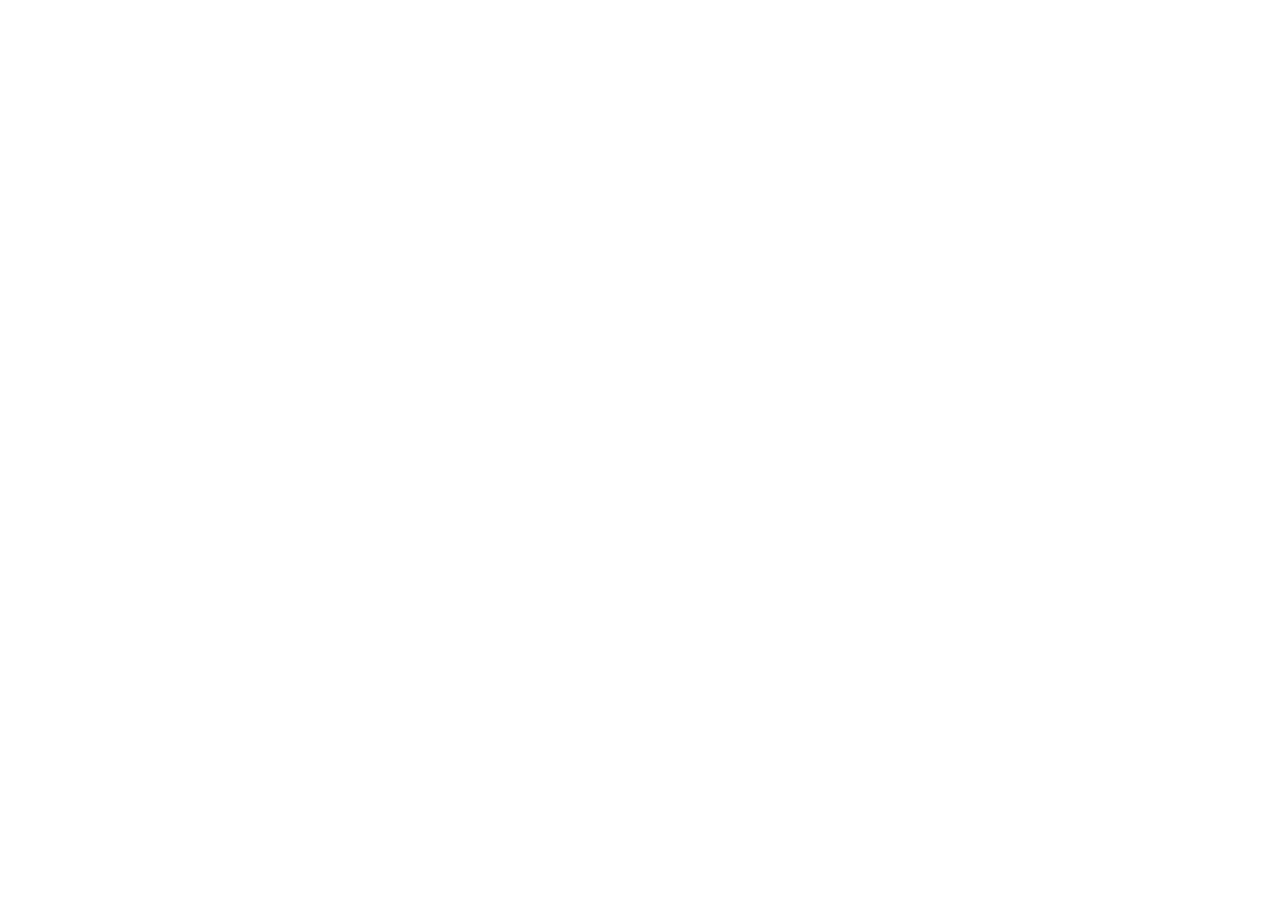
==== netcheck/web/index.html @ 9e100c45 "Initial commit" ====
<!doctype html>
<html lang="en">
  <head>
    <meta charset="utf-8">
    <meta name="viewport" content="width=device-width, initial-scale=1">
    <title>Netcheck</title>
  </head>
  <body>
    <main id="app"></main>
    <script src="app.js"></script>
  </body>
</html>
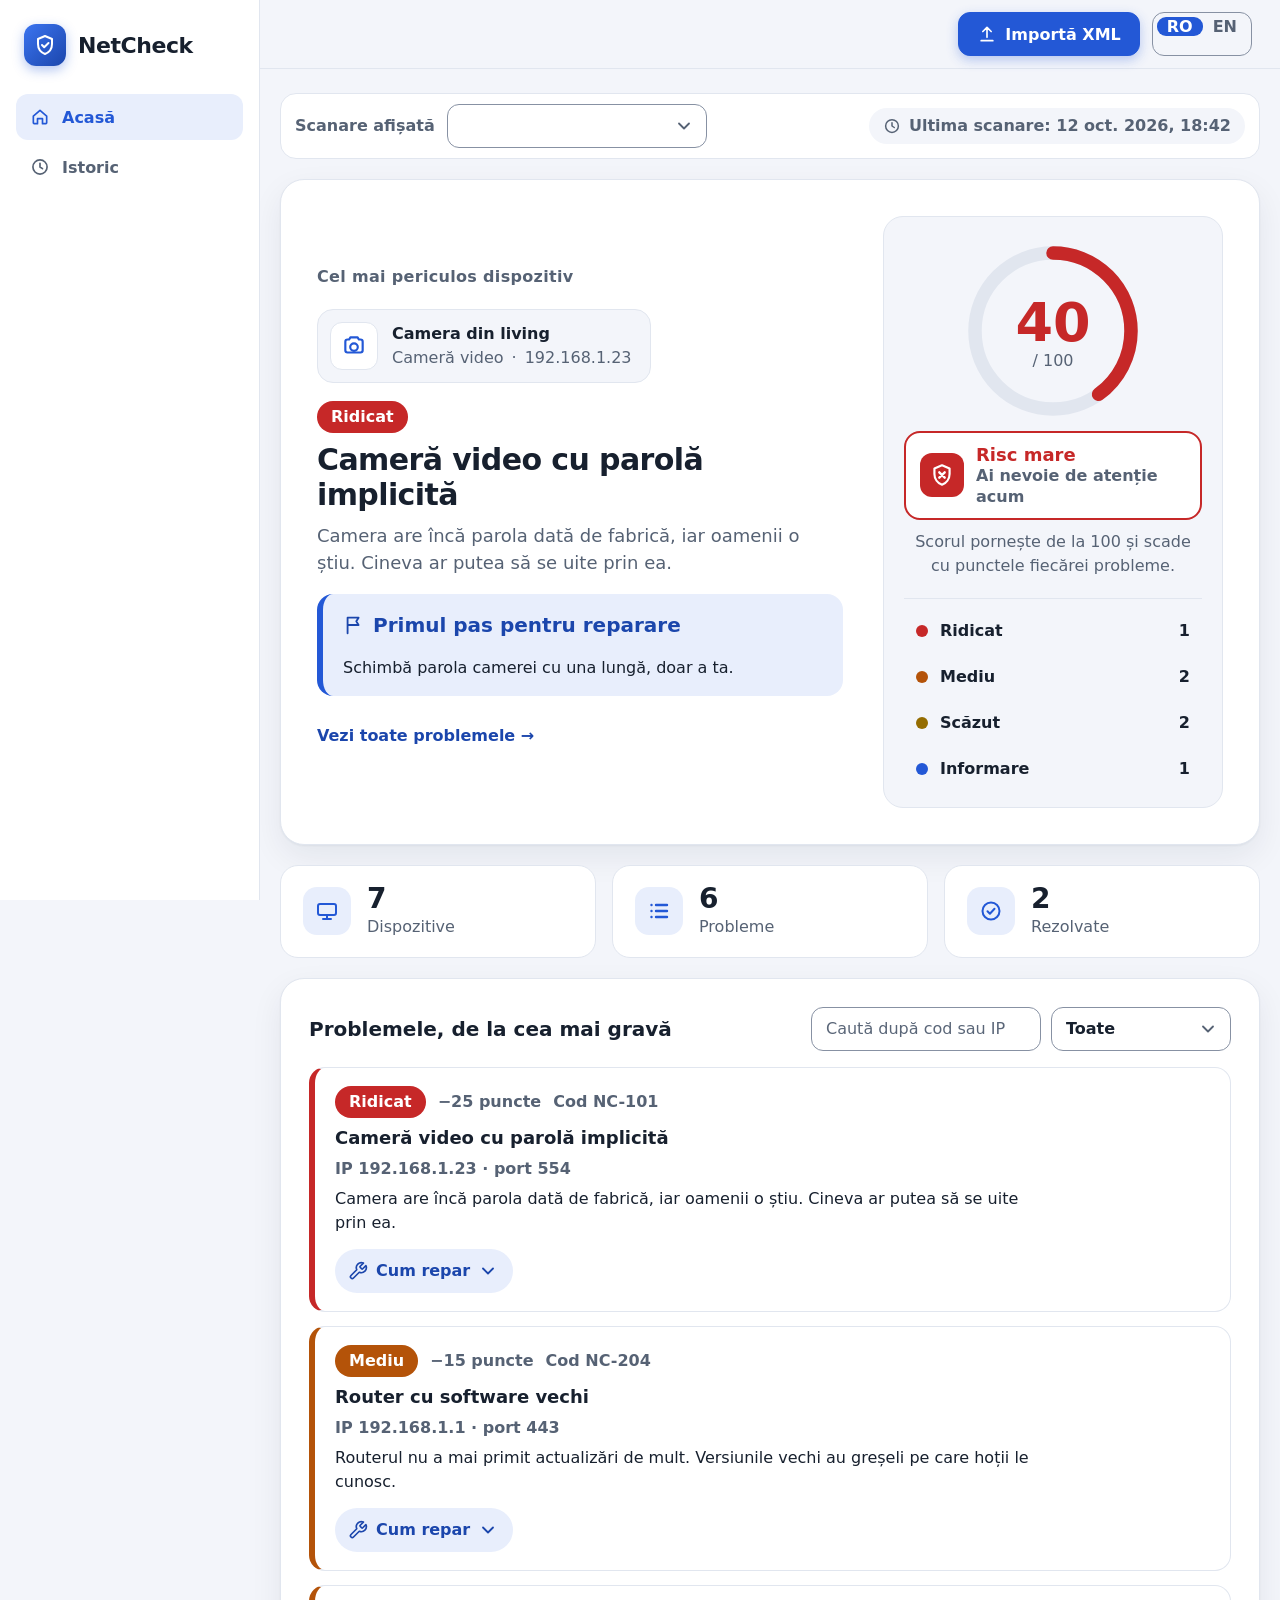
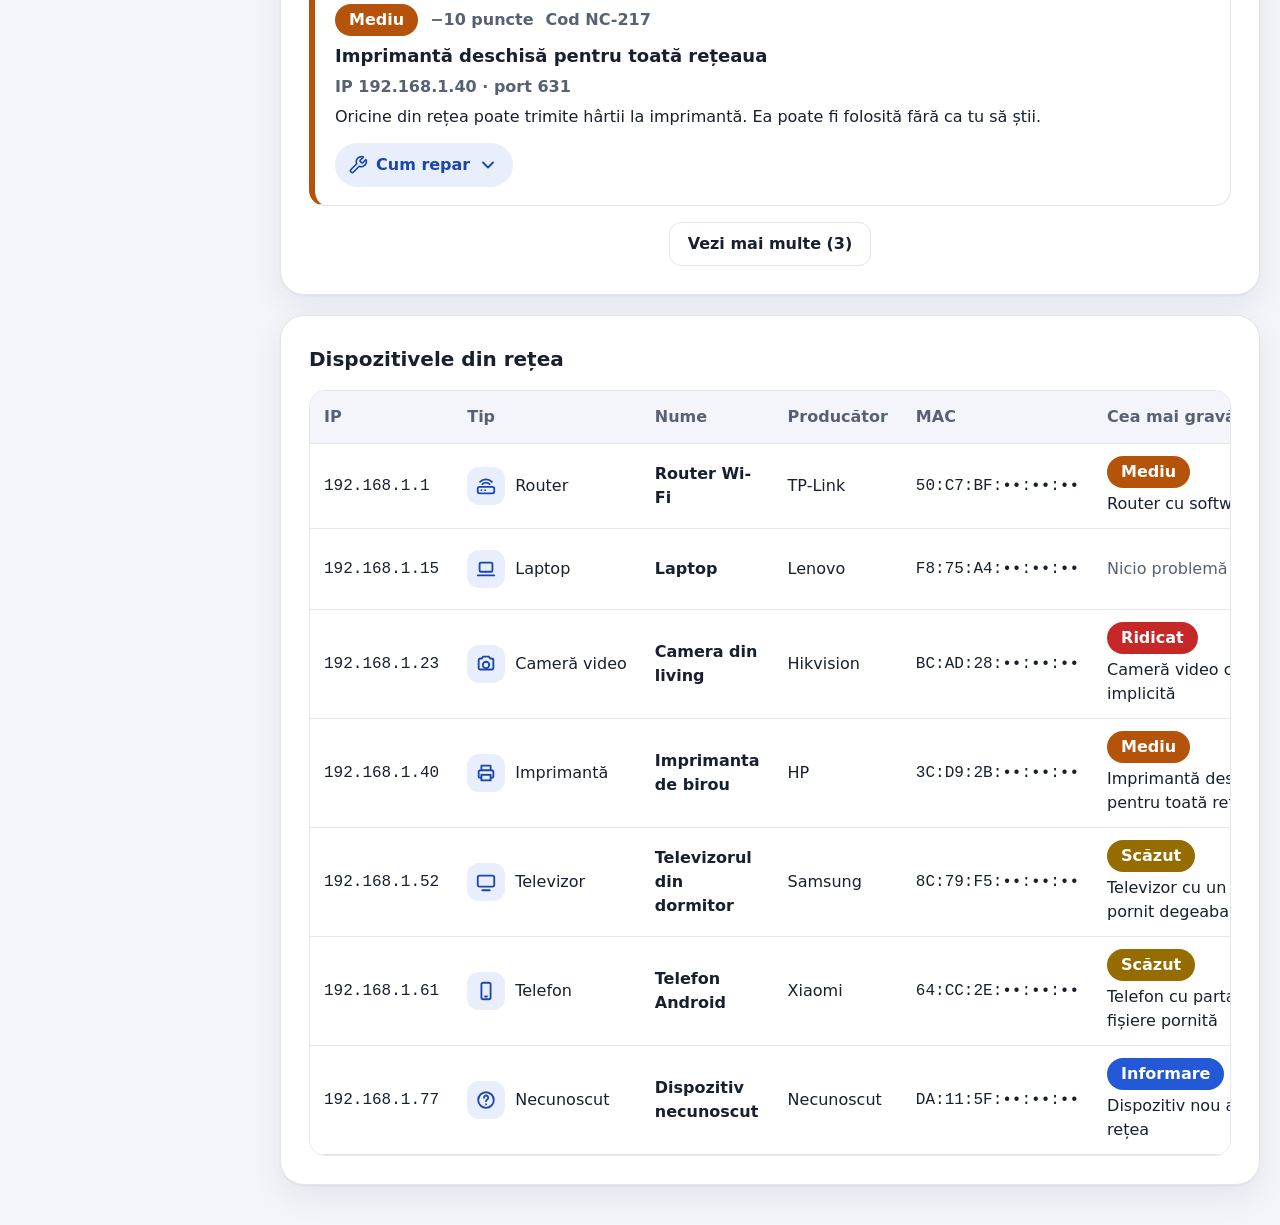
==== commit 58f5ee10: "design web page" ====
--- a/netcheck/web/index.html
+++ b/netcheck/web/index.html
@@ -1,12 +1,330 @@
-<!doctype html>
-<html lang="en">
-  <head>
-    <meta charset="utf-8">
-    <meta name="viewport" content="width=device-width, initial-scale=1">
-    <title>Netcheck</title>
-  </head>
-  <body>
-    <main id="app"></main>
-    <script src="app.js"></script>
-  </body>
+<!DOCTYPE html>
+<html lang="ro">
+<head>
+  <meta charset="UTF-8">
+  <meta name="viewport" content="width=device-width, initial-scale=1">
+  <title>NetCheck</title>
+  <link rel="stylesheet" href="style.css">
+</head>
+<body>
+  <!-- Iconițe (SVG, fără emoji) -->
+  <svg width="0" height="0" style="position:absolute" aria-hidden="true">
+    <defs>
+      <symbol id="i-shield" viewBox="0 0 24 24"><path d="M12 3l7 3v5c0 4.5-3 8.4-7 10-4-1.6-7-5.5-7-10V6l7-3z" fill="none" stroke="currentColor" stroke-width="2" stroke-linejoin="round"/><path d="M9 12l2.2 2.2L15.5 10" fill="none" stroke="currentColor" stroke-width="2" stroke-linecap="round" stroke-linejoin="round"/></symbol>
+      <symbol id="i-shield-alert" viewBox="0 0 24 24"><path d="M12 3l7 3v5c0 4.5-3 8.4-7 10-4-1.6-7-5.5-7-10V6l7-3z" fill="none" stroke="currentColor" stroke-width="2" stroke-linejoin="round"/><path d="M12 8.5v4M12 15.6h.01" fill="none" stroke="currentColor" stroke-width="2.2" stroke-linecap="round"/></symbol>
+      <symbol id="i-shield-x" viewBox="0 0 24 24"><path d="M12 3l7 3v5c0 4.5-3 8.4-7 10-4-1.6-7-5.5-7-10V6l7-3z" fill="none" stroke="currentColor" stroke-width="2" stroke-linejoin="round"/><path d="M9.5 9.5l5 5M14.5 9.5l-5 5" fill="none" stroke="currentColor" stroke-width="2.2" stroke-linecap="round"/></symbol>
+      <symbol id="i-home" viewBox="0 0 24 24"><path d="M4 11l8-7 8 7v8a1 1 0 01-1 1h-4v-6h-6v6H5a1 1 0 01-1-1v-8z" fill="none" stroke="currentColor" stroke-width="2" stroke-linejoin="round"/></symbol>
+      <symbol id="i-clock" viewBox="0 0 24 24"><circle cx="12" cy="12" r="8.5" fill="none" stroke="currentColor" stroke-width="2"/><path d="M12 7.5V12l3 2" fill="none" stroke="currentColor" stroke-width="2" stroke-linecap="round" stroke-linejoin="round"/></symbol>
+      <symbol id="i-upload" viewBox="0 0 24 24"><path d="M12 16V4M7 9l5-5 5 5M5 20h14" fill="none" stroke="currentColor" stroke-width="2" stroke-linecap="round" stroke-linejoin="round"/></symbol>
+      <symbol id="i-trash" viewBox="0 0 24 24"><path d="M4 7h16M10 11v6M14 11v6M6 7l1 12a1 1 0 001 1h8a1 1 0 001-1l1-12M9 7V4h6v3" fill="none" stroke="currentColor" stroke-width="2" stroke-linecap="round" stroke-linejoin="round"/></symbol>
+      <symbol id="i-devices" viewBox="0 0 24 24"><rect x="3" y="5" width="18" height="11" rx="2" fill="none" stroke="currentColor" stroke-width="2"/><path d="M8 20h8M12 16v4" fill="none" stroke="currentColor" stroke-width="2" stroke-linecap="round"/></symbol>
+      <symbol id="i-list" viewBox="0 0 24 24"><path d="M9 6h11M9 12h11M9 18h11M4.5 6h.01M4.5 12h.01M4.5 18h.01" fill="none" stroke="currentColor" stroke-width="2.4" stroke-linecap="round"/></symbol>
+      <symbol id="i-check" viewBox="0 0 24 24"><circle cx="12" cy="12" r="8.5" fill="none" stroke="currentColor" stroke-width="2"/><path d="M8.5 12.3l2.4 2.4 4.6-4.9" fill="none" stroke="currentColor" stroke-width="2" stroke-linecap="round" stroke-linejoin="round"/></symbol>
+      <symbol id="i-camera" viewBox="0 0 24 24"><path d="M4 8a2 2 0 012-2h1.5l1.2-2h6.6l1.2 2H18a2 2 0 012 2v8a2 2 0 01-2 2H6a2 2 0 01-2-2V8z" fill="none" stroke="currentColor" stroke-width="2" stroke-linejoin="round"/><circle cx="12" cy="13" r="3.5" fill="none" stroke="currentColor" stroke-width="2"/></symbol>
+      <symbol id="i-router" viewBox="0 0 24 24"><rect x="3" y="13" width="18" height="7" rx="2" fill="none" stroke="currentColor" stroke-width="2"/><path d="M7 16.5h.01M11 16.5h.01M8 10a5.7 5.7 0 018 0M5.5 7.5a9 9 0 0113 0" fill="none" stroke="currentColor" stroke-width="2" stroke-linecap="round"/></symbol>
+      <symbol id="i-laptop" viewBox="0 0 24 24"><rect x="5" y="5" width="14" height="10" rx="1.5" fill="none" stroke="currentColor" stroke-width="2"/><path d="M3 19h18" fill="none" stroke="currentColor" stroke-width="2" stroke-linecap="round"/></symbol>
+      <symbol id="i-printer" viewBox="0 0 24 24"><path d="M7 9V4h10v5M7 17H5a1 1 0 01-1-1v-5a2 2 0 012-2h12a2 2 0 012 2v5a1 1 0 01-1 1h-2" fill="none" stroke="currentColor" stroke-width="2" stroke-linejoin="round"/><rect x="7" y="14" width="10" height="6" fill="none" stroke="currentColor" stroke-width="2"/></symbol>
+      <symbol id="i-tv" viewBox="0 0 24 24"><rect x="3" y="5" width="18" height="12" rx="2" fill="none" stroke="currentColor" stroke-width="2"/><path d="M8 21h8" fill="none" stroke="currentColor" stroke-width="2" stroke-linecap="round"/></symbol>
+      <symbol id="i-phone" viewBox="0 0 24 24"><rect x="7" y="3" width="10" height="18" rx="2" fill="none" stroke="currentColor" stroke-width="2"/><path d="M11 18h2" fill="none" stroke="currentColor" stroke-width="2" stroke-linecap="round"/></symbol>
+      <symbol id="i-unknown" viewBox="0 0 24 24"><circle cx="12" cy="12" r="8.5" fill="none" stroke="currentColor" stroke-width="2"/><path d="M9.8 9.6a2.3 2.3 0 114 1.4c-.8.7-1.8 1.1-1.8 2.3M12 16.6h.01" fill="none" stroke="currentColor" stroke-width="2" stroke-linecap="round" stroke-linejoin="round"/></symbol>
+      <symbol id="i-wrench" viewBox="0 0 24 24"><path d="M14.7 6.3a1 1 0 000 1.4l1.6 1.6a1 1 0 001.4 0l3.77-3.77a6 6 0 01-7.94 7.94l-6.91 6.91a2.12 2.12 0 01-3-3l6.91-6.91a6 6 0 017.94-7.94l-3.76 3.76z" fill="none" stroke="currentColor" stroke-width="2" stroke-linecap="round" stroke-linejoin="round"/></symbol>
+      <symbol id="i-flag" viewBox="0 0 24 24"><path d="M5 21V4M5 4h12l-2.5 4L17 12H5" fill="none" stroke="currentColor" stroke-width="2" stroke-linecap="round" stroke-linejoin="round"/></symbol>
+      <symbol id="i-chevron-down" viewBox="0 0 24 24"><path d="M6 9l6 6 6-6" fill="none" stroke="currentColor" stroke-width="2.2" stroke-linecap="round" stroke-linejoin="round"/></symbol>
+      <symbol id="i-swap" viewBox="0 0 24 24"><path d="M3 12h18M7 8l-4 4 4 4M17 8l4 4-4 4" fill="none" stroke="currentColor" stroke-width="2.2" stroke-linecap="round" stroke-linejoin="round"/></symbol>
+      <symbol id="i-warning" viewBox="0 0 24 24"><path d="M12 3.5l9.5 16.5h-19L12 3.5z" fill="none" stroke="currentColor" stroke-width="2" stroke-linejoin="round"/><path d="M12 10v4.5M12 17.4h.01" fill="none" stroke="currentColor" stroke-width="2.2" stroke-linecap="round"/></symbol>
+      <symbol id="i-inbox" viewBox="0 0 24 24"><path d="M4 13l2.5-7h11L20 13v6a1 1 0 01-1 1H5a1 1 0 01-1-1v-6zM4 13h4.5l1 2.5h5l1-2.5H20" fill="none" stroke="currentColor" stroke-width="2" stroke-linejoin="round"/></symbol>
+    </defs>
+  </svg>
+
+  <a class="skip" href="#main" id="skip-link" data-i18n="skip"></a>
+
+  <div class="app">
+  <aside class="sidebar">
+    <div class="sidebar-head">
+      <button type="button" class="brand" id="btn-toggle" aria-expanded="true">
+        <span class="logo" aria-hidden="true"><svg><use href="#i-shield"/></svg></span>
+        <span class="brand-name" data-i18n="appName"></span>
+      </button>
+    </div>
+
+    <nav class="nav" data-i18n-aria="navLabel">
+      <button type="button" class="nav-btn active" data-view="home">
+        <svg aria-hidden="true"><use href="#i-home"/></svg><span data-i18n="navHome"></span>
+      </button>
+      <button type="button" class="nav-btn" data-view="history">
+        <svg aria-hidden="true"><use href="#i-clock"/></svg><span data-i18n="navHistory"></span>
+      </button>
+    </nav>
+  </aside>
+
+  <div class="main">
+  <div class="main-top">
+    <button type="button" class="btn btn-primary" id="btn-import">
+      <svg aria-hidden="true"><use href="#i-upload"/></svg><span data-i18n="importXml"></span>
+    </button>
+    <input type="file" id="file-input" accept=".xml" hidden>
+    <button type="button" class="lang" id="btn-lang" data-i18n-aria="langLabel">
+      <span class="lang-opt" id="lang-ro" data-i18n="langRo"></span>
+      <span class="lang-opt" id="lang-en" data-i18n="langEn"></span>
+    </button>
+  </div>
+
+  <div id="messages" class="messages" role="status" aria-live="polite" hidden>
+    <span id="messages-text"></span>
+    <button type="button" class="msg-close" id="messages-close" data-i18n-aria="msgClose">×</button>
+  </div>
+
+  <main class="content" id="main" tabindex="-1">
+    <!-- ================= ACASĂ ================= -->
+    <section id="view-home" class="view">
+
+      <!-- Stare goală -->
+      <div id="empty-state" class="card state-card" hidden>
+        <span class="state-icon" aria-hidden="true"><svg><use href="#i-inbox"/></svg></span>
+        <h2 data-i18n="emptyTitle"></h2>
+        <p class="muted" data-i18n="emptyText"></p>
+        <button type="button" class="btn btn-primary" data-action="import">
+          <svg aria-hidden="true"><use href="#i-upload"/></svg><span data-i18n="importXml"></span>
+        </button>
+      </div>
+
+      <!-- Fișier defect -->
+      <div id="error-card" class="card state-card error-card" role="alert" hidden>
+        <span class="state-icon" aria-hidden="true"><svg><use href="#i-warning"/></svg></span>
+        <h2 data-i18n="errorTitle"></h2>
+        <p class="error-file"><strong data-i18n="errorFileLabel"></strong> <span class="mono" data-i18n="errorFileName"></span></p>
+        <p data-i18n="errorText"></p>
+        <div class="error-steps">
+          <h3 data-i18n="errorStepsTitle"></h3>
+          <ol class="steps">
+            <li data-i18n="errorStep1"></li>
+            <li data-i18n="errorStep2"></li>
+            <li data-i18n="errorStep3"></li>
+          </ol>
+        </div>
+        <button type="button" class="btn btn-primary" data-action="import">
+          <svg aria-hidden="true"><use href="#i-upload"/></svg><span data-i18n="errorRetry"></span>
+        </button>
+      </div>
+
+      <div id="home-content" class="stack">
+        <div class="top-row">
+          <div class="scan-picker">
+            <label for="scan-select" data-i18n="scanSelectLabel"></label>
+            <select id="scan-select">
+              <option value="mock" data-i18n="scanOption"></option>
+            </select>
+          </div>
+          <p class="last-scan"><svg aria-hidden="true"><use href="#i-clock"/></svg><span data-i18n="lastScan"></span></p>
+        </div>
+
+        <!-- Scor + cel mai periculos dispozitiv -->
+        <article class="card hero" id="hero">
+          <div class="overview">
+            <!-- Când există probleme -->
+            <div id="hero-problem" class="hero-stack">
+              <p class="hero-heading" data-i18n="heroDevice"></p>
+              <div class="device-chip">
+                <span class="device-icon" aria-hidden="true" id="hero-device-icon"></span>
+                <div class="device-lines">
+                  <span class="device-name" id="hero-device-name"></span>
+                  <span class="device-meta"><span id="hero-device-type"></span><span id="hero-device-ip"></span></span>
+                </div>
+              </div>
+
+              <div class="hero-problem">
+                <span class="pill sev-high" id="overview-pill"></span>
+                <h1 id="hero-title"></h1>
+                <p class="explain" id="hero-explain"></p>
+              </div>
+
+              <div class="first-step">
+                <h2 class="first-step-title">
+                  <svg aria-hidden="true"><use href="#i-flag"/></svg>
+                  <span data-i18n="firstStepTitle"></span>
+                </h2>
+                <p id="hero-first"></p>
+              </div>
+
+              <a class="link" href="#problems" id="see-all" data-i18n="seeAllProblems"></a>
+            </div>
+
+            <!-- Când nu există probleme -->
+            <div id="hero-clean" class="clean-state" hidden>
+              <span class="state-icon good" aria-hidden="true"><svg><use href="#i-check"/></svg></span>
+              <h1 data-i18n="cleanTitle"></h1>
+              <p class="explain" data-i18n="cleanText"></p>
+            </div>
+          </div>
+
+          <aside class="score-panel" id="score-panel">
+            <div class="ring" role="img" data-i18n-aria="scoreAria">
+              <svg viewBox="0 0 120 120" aria-hidden="true">
+                <circle class="ring-track" cx="60" cy="60" r="52"></circle>
+                <circle class="ring-value" id="ring-value" cx="60" cy="60" r="52"></circle>
+              </svg>
+              <div class="ring-text">
+                <span class="ring-number" id="score-number"></span>
+                <span class="ring-of" data-i18n="scoreOf"></span>
+              </div>
+            </div>
+
+            <div class="score-badge" id="score-badge">
+              <span class="score-badge-icon" id="score-badge-icon" aria-hidden="true"></span>
+              <div class="score-badge-text">
+                <strong id="score-label"></strong>
+                <span id="score-attention"></span>
+              </div>
+            </div>
+
+            <p class="score-rule" data-i18n="scoreRule"></p>
+
+            <ul class="sev-list" id="sev-list"></ul>
+          </aside>
+        </article>
+
+        <!-- Rezumat -->
+        <section class="summary" id="summary"></section>
+
+        <!-- Probleme: căutare, filtru, carduri -->
+        <section class="card" id="problems" tabindex="-1">
+          <div class="card-head">
+            <h2 data-i18n="problemsTitle"></h2>
+            <div class="filters">
+              <label class="sr-only" for="search" data-i18n="searchLabel"></label>
+              <input type="search" id="search" data-i18n-placeholder="searchPlaceholder" autocomplete="off">
+              <label class="sr-only" for="sev-filter" data-i18n="filterLabel"></label>
+              <select id="sev-filter"></select>
+            </div>
+          </div>
+          <ul class="problem-cards" id="problem-list"></ul>
+          <p class="muted" id="no-results" hidden></p>
+          <div class="more-wrap"><button type="button" class="btn" id="see-more" hidden></button></div>
+        </section>
+
+        <!-- Dispozitive -->
+        <section class="card" id="devices">
+          <h2 data-i18n="devicesTitle"></h2>
+          <div class="table-wrap">
+            <table class="table devices-table">
+              <thead>
+                <tr>
+                  <th scope="col" data-i18n="colIp"></th>
+                  <th scope="col" data-i18n="colType"></th>
+                  <th scope="col" data-i18n="colName"></th>
+                  <th scope="col" data-i18n="colVendor"></th>
+                  <th scope="col" data-i18n="colMac"></th>
+                  <th scope="col" data-i18n="colWorst"></th>
+                  <th scope="col" data-i18n="colPorts"></th>
+                  <th scope="col" data-i18n="colAction"></th>
+                </tr>
+              </thead>
+              <tbody id="device-body"></tbody>
+            </table>
+          </div>
+        </section>
+
+      </div>
+    </section>
+
+    <!-- ================= PROBLEMĂ (detaliu) ================= -->
+    <section id="view-problem" class="view" hidden>
+      <div><button type="button" class="btn" id="back-btn" data-i18n="back"></button></div>
+      <article class="card detail" id="problem-detail"></article>
+    </section>
+
+    <!-- ================= ISTORIC ================= -->
+    <section id="view-history" class="view" hidden>
+      <div class="page-head">
+        <h1 data-i18n="historyTitle"></h1>
+        <button type="button" class="btn btn-ghost-danger" id="btn-clear">
+          <svg aria-hidden="true"><use href="#i-trash"/></svg><span data-i18n="clearHistory"></span>
+        </button>
+      </div>
+
+      <div id="history-empty" class="card state-card" hidden>
+        <span class="state-icon" aria-hidden="true"><svg><use href="#i-inbox"/></svg></span>
+        <h2 data-i18n="historyEmptyTitle"></h2>
+        <p class="muted" data-i18n="historyEmptyText"></p>
+      </div>
+
+      <div id="history-content" class="stack">
+        <!-- Grafic -->
+        <section class="card">
+          <h2 data-i18n="chartTitle"></h2>
+          <div class="chart-layout">
+            <div class="chart-wrap" id="chart-wrap" tabindex="0"></div>
+            <ul class="chart-stats" id="chart-stats"></ul>
+          </div>
+        </section>
+
+        <!-- Comparare -->
+        <section class="card" id="compare" tabindex="-1">
+          <h2 data-i18n="compareTitle"></h2>
+          <div class="compare-stage">
+            <div class="compare-panel" id="panel-before">
+              <label for="cmp-before" data-i18n="compareBefore"></label>
+              <select id="cmp-before"></select>
+              <div class="panel-body" id="panel-before-body"></div>
+            </div>
+
+            <div class="compare-arrow" aria-hidden="true"><svg><use href="#i-swap"/></svg></div>
+
+            <div class="compare-panel" id="panel-after">
+              <label for="cmp-after" data-i18n="compareAfter"></label>
+              <select id="cmp-after"></select>
+              <div class="panel-body" id="panel-after-body"></div>
+            </div>
+          </div>
+
+          <p class="compare-summary" id="compare-summary" role="status"></p>
+
+          <div class="diff-grid" id="diff-grid"></div>
+        </section>
+
+        <!-- Tabel scanări -->
+        <section class="card">
+          <h2 data-i18n="histScansTitle"></h2>
+          <div class="table-wrap">
+            <table class="table history-table">
+              <thead>
+                <tr>
+                  <th scope="col" data-i18n="histFile"></th>
+                  <th scope="col" data-i18n="histDate"></th>
+                  <th scope="col" data-i18n="histScore"></th>
+                  <th scope="col" data-i18n="histProblems"></th>
+                </tr>
+              </thead>
+              <tbody id="history-body"></tbody>
+            </table>
+          </div>
+        </section>
+      </div>
+    </section>
+  </main>
+  </div>
+  </div>
+
+  <!-- Fereastra mică cu problemele unei gravități -->
+  <dialog id="sev-dialog" aria-labelledby="dialog-title">
+    <div class="dialog-head">
+      <h2 id="dialog-title"></h2>
+      <button type="button" class="msg-close" id="dialog-close" data-i18n-aria="close">×</button>
+    </div>
+    <ul class="problem-list" id="dialog-list"></ul>
+  </dialog>
+
+  <!-- Confirmare: șterge tot istoricul -->
+  <dialog id="confirm-dialog" aria-labelledby="confirm-title" aria-describedby="confirm-text">
+    <h2 id="confirm-title" data-i18n="confirmTitle"></h2>
+    <p class="muted" id="confirm-text" data-i18n="confirmText"></p>
+    <div class="dialog-actions">
+      <button type="button" class="btn" id="confirm-cancel" data-i18n="cancel"></button>
+      <button type="button" class="btn btn-danger-solid" id="confirm-ok" data-i18n="confirmDelete"></button>
+    </div>
+  </dialog>
+
+  <script src="texts.js"></script>
+  <script src="app.js"></script>
+</body>
 </html>
--- a/netcheck/web/style.css
+++ b/netcheck/web/style.css
@@ -0,0 +1,820 @@
+:root {
+  --bg: #f3f5fa;
+  --surface: #ffffff;
+  --text: #17202e;
+  --muted: #566274;
+  --primary: #2358d6;
+  --primary-dark: #1b46ac;
+  --primary-soft: #e8eefc;
+  --border: #e1e6ef;
+  --border-strong: #8791a3;
+  --shadow: 0 1px 2px rgba(20, 30, 50, .05), 0 12px 32px rgba(20, 30, 50, .07);
+
+  /* Gravități: culoare / fundal deschis */
+  --high: #c62828;   --high-bg: #fdecec;
+  --medium: #b45309; --medium-bg: #fff0e0;
+  --low: #946c00;    --low-bg: #fff7d1;
+  --info: #2358d6;   --info-bg: #e8eefc;
+
+  /* Scor */
+  --good: #1b7a3d;
+  --warn: #b45309;
+  --bad: #c62828;
+}
+
+* { box-sizing: border-box; }
+
+html, body, button, input, select {
+  font-family: system-ui, "Segoe UI", Arial, sans-serif;
+  font-size: 16px; /* minimum 16px peste tot */
+}
+
+body { margin: 0; background: var(--bg); color: var(--text); line-height: 1.5; }
+
+[hidden] { display: none !important; }
+
+h1, h2, h3, p, ul, dl, dd { margin: 0; padding: 0; }
+ul { list-style: none; }
+
+svg { width: 20px; height: 20px; flex: none; }
+
+/* ---------- Bara laterală ---------- */
+.app { display: flex; min-height: 100vh; }
+.main { flex: 1; min-width: 0; }
+
+.sidebar {
+  position: sticky; top: 0; align-self: flex-start;
+  display: flex; flex-direction: column; gap: 28px;
+  width: 260px; height: 100vh; flex: none;
+  padding: 24px 16px;
+  background: var(--surface);
+  border-right: 1px solid var(--border);
+}
+
+.brand {
+  display: flex; align-items: center; gap: 12px; padding: 0 8px;
+  border: 0; background: transparent; color: var(--text);
+  font: inherit; text-align: left; cursor: pointer;
+}
+.brand:hover .logo { transform: scale(1.06); }
+.logo { transition: transform .15s; }
+.logo {
+  display: grid; place-items: center;
+  width: 42px; height: 42px; border-radius: 12px;
+  color: #fff;
+  background: linear-gradient(135deg, #3b74f0, #1b46ac);
+  box-shadow: 0 4px 12px rgba(35, 88, 214, .35);
+}
+.logo svg { width: 24px; height: 24px; }
+.brand-name { font-size: 22px; font-weight: 800; letter-spacing: -.02em; }
+
+.nav { display: flex; flex-direction: column; gap: 4px; }
+.nav-btn {
+  display: flex; align-items: center; gap: 12px;
+  min-height: 46px; padding: 8px 14px;
+  border: 0; border-radius: 12px;
+  background: transparent; color: var(--muted);
+  font-weight: 600; text-align: left; cursor: pointer;
+  transition: background .15s, color .15s;
+}
+.nav-btn:hover { background: var(--bg); color: var(--text); }
+.nav-btn.active { background: var(--primary-soft); color: var(--primary); }
+
+.sidebar-head { display: flex; align-items: center; justify-content: space-between; gap: 8px; }
+.icon-btn {
+  display: grid; place-items: center; width: 40px; height: 40px; flex: none;
+  border: 1px solid var(--border); border-radius: 10px;
+  background: var(--surface); color: var(--muted); cursor: pointer;
+  transition: background .15s, color .15s;
+}
+.icon-btn:hover { background: var(--bg); color: var(--text); }
+.icon-btn svg { transition: transform .2s; }
+
+.main-top {
+  position: sticky; top: 0; z-index: 10;
+  display: flex; align-items: center; justify-content: flex-end; gap: 12px;
+  padding: 12px 28px;
+  background: rgba(243, 245, 250, .88);
+  backdrop-filter: saturate(180%) blur(12px);
+  border-bottom: 1px solid var(--border);
+}
+
+/* Bara restrânsă: doar iconițe */
+.sidebar { transition: width .2s ease; overflow: hidden; }
+.app.collapsed .sidebar { width: 76px; padding-left: 12px; padding-right: 12px; }
+.app.collapsed .brand { padding: 0; }
+.app.collapsed .icon-btn svg { transform: rotate(180deg); }
+.app.collapsed .brand-name,
+.app.collapsed .nav-btn span {
+  position: absolute; width: 1px; height: 1px; overflow: hidden; clip: rect(0 0 0 0); white-space: nowrap;
+}
+.app.collapsed .nav-btn { justify-content: center; padding: 8px; }
+
+.btn {
+  display: inline-flex; align-items: center; justify-content: center; gap: 8px;
+  min-height: 44px; padding: 8px 18px;
+  border: 1px solid var(--border); border-radius: 12px;
+  background: var(--surface); color: var(--text);
+  font-weight: 600; cursor: pointer;
+  transition: background .15s, border-color .15s, box-shadow .15s;
+}
+.btn:hover { background: var(--primary-soft); }
+.btn-primary {
+  background: var(--primary); border-color: var(--primary); color: #fff;
+  box-shadow: 0 4px 12px rgba(35, 88, 214, .3);
+}
+.btn-primary:hover { background: var(--primary-dark); }
+.btn-ghost-danger { border-color: var(--high); background: transparent; color: var(--high); }
+.btn-ghost-danger:hover { background: var(--high-bg); }
+
+.page-head { display: flex; flex-wrap: wrap; align-items: center; justify-content: space-between; gap: 12px; }
+.page-head h1 { font-size: 28px; }
+
+/* Comutator limbă RO | EN */
+.lang {
+  display: flex; padding: 4px; min-height: 44px;
+  border: 1px solid var(--border); border-radius: 12px;
+  background: var(--bg); cursor: pointer;
+}
+.lang-opt {
+  flex: 1; display: grid; place-items: center; padding: 0 10px;
+  border-radius: 9px; font-weight: 700; color: var(--muted);
+  transition: background .15s, color .15s;
+}
+.lang-opt.active { background: var(--primary); color: #fff; }
+
+.btn:focus-visible, .icon-btn:focus-visible, .nav-btn:focus-visible, .lang:focus-visible, .brand:focus-visible,
+.msg-close:focus-visible, select:focus-visible, .problem-row:focus-visible, .sev-row:focus-visible {
+  outline: 3px solid var(--primary); outline-offset: 2px;
+}
+
+/* ---------- Mesaje ---------- */
+.messages {
+  display: flex; align-items: center; justify-content: space-between; gap: 12px;
+  max-width: 1640px; margin: 20px 20px 0; padding: 12px 16px;
+  background: var(--primary-soft); border: 1px solid var(--primary); border-radius: 12px;
+}
+.msg-close {
+  min-width: 44px; min-height: 44px;
+  border: none; background: transparent; color: var(--text);
+  font-size: 24px; cursor: pointer; border-radius: 10px;
+}
+.msg-close:hover { background: var(--bg); }
+
+/* ---------- Conținut ---------- */
+.content { max-width: 1680px; margin: 0 auto; padding: 24px 20px 40px; }
+.view, .stack { display: flex; flex-direction: column; gap: 20px; }
+.muted { color: var(--muted); }
+
+.card {
+  background: var(--surface);
+  border: 1px solid var(--border);
+  border-radius: 24px;
+  box-shadow: var(--shadow);
+  padding: 28px;
+}
+.card h2 { font-size: 20px; margin-bottom: 16px; }
+
+.top-row { display: flex; flex-wrap: wrap; align-items: center; justify-content: space-between; gap: 8px 16px; }
+.scan-picker { display: flex; flex-wrap: wrap; align-items: center; gap: 8px 12px; }
+.scan-picker label { font-weight: 600; }
+.scan-picker select {
+  min-height: 44px; padding: 8px 14px; max-width: 100%;
+  border: 1px solid var(--border); border-radius: 12px;
+  background: var(--surface); color: var(--text);
+}
+.empty { text-align: center; }
+
+/* ---------- Hero: rezumat + scor ---------- */
+.hero {
+  display: grid;
+  grid-template-columns: minmax(0, 1fr) 340px;
+  gap: 40px;
+  padding: 36px;
+}
+
+.overview { display: flex; flex-direction: column; align-items: flex-start; gap: 14px; justify-content: center; }
+.overview h1 { font-size: 34px; line-height: 1.15; letter-spacing: -.02em; }
+.explain { font-size: 18px; color: var(--muted); max-width: 56ch; }
+
+.device-chip {
+  display: flex; align-items: center; gap: 14px;
+  margin-top: 8px; padding: 12px 18px 12px 12px;
+  background: var(--bg); border: 1px solid var(--border); border-radius: 16px;
+}
+.device-icon {
+  display: grid; place-items: center; width: 48px; height: 48px;
+  border-radius: 12px; background: var(--surface); color: var(--primary);
+  border: 1px solid var(--border);
+}
+.device-icon svg { width: 26px; height: 26px; }
+.device-lines { display: flex; flex-direction: column; }
+.device-name { font-weight: 700; }
+.device-meta { color: var(--muted); }
+.device-meta span + span::before { content: "·"; margin: 0 8px; }
+
+/* Cadrul de scor */
+.score-panel {
+  --score-color: var(--bad);
+  display: flex; flex-direction: column; align-items: center; gap: 10px;
+  padding: 24px 20px 16px;
+  text-align: center;
+  background: var(--bg);
+  border: 1px solid var(--border);
+  border-radius: 20px;
+}
+.score-panel.good { --score-color: var(--good); }
+.score-panel.medium { --score-color: var(--warn); }
+.score-panel.bad { --score-color: var(--bad); }
+
+.ring { position: relative; width: 180px; height: 180px; }
+.ring svg { width: 100%; height: 100%; transform: rotate(-90deg); }
+.ring circle { fill: none; stroke-width: 9; }
+.ring-track { stroke: var(--border); }
+.ring-value { stroke: var(--score-color); stroke-linecap: round; transition: stroke-dasharray .6s ease; }
+.ring-text {
+  position: absolute; inset: 0;
+  display: flex; flex-direction: column; align-items: center; justify-content: center; line-height: 1.1;
+}
+.ring-number { font-size: 54px; font-weight: 800; color: var(--score-color); }
+.ring-of { color: var(--muted); }
+
+.score-label {
+  display: inline-block; padding: 6px 16px; border-radius: 999px;
+  font-weight: 700; color: #fff; background: var(--score-color);
+}
+.attention { color: var(--muted); font-weight: 600; }
+
+/* Numărul de probleme pe gravitate (apăsabil) */
+.sev-list { width: 100%; display: grid; gap: 2px; margin-top: 10px; padding-top: 10px; border-top: 1px solid var(--border); }
+.sev-row {
+  --c: var(--info);
+  width: 100%; display: flex; align-items: center; gap: 12px;
+  min-height: 44px; padding: 6px 12px;
+  border: 0; border-radius: 10px;
+  background: transparent; color: var(--text); text-align: left;
+  cursor: pointer; transition: background .15s;
+}
+.sev-row:hover:not(:disabled) { background: var(--surface); }
+.sev-row:disabled { opacity: .5; cursor: default; }
+.sev-dot { width: 12px; height: 12px; border-radius: 50%; background: var(--c); flex: none; }
+.sev-name { flex: 1; font-weight: 600; }
+.sev-count { font-weight: 800; }
+
+.sev-high { --c: var(--high); --c-bg: var(--high-bg); }
+.sev-medium { --c: var(--medium); --c-bg: var(--medium-bg); }
+.sev-low { --c: var(--low); --c-bg: var(--low-bg); }
+.sev-info { --c: var(--info); --c-bg: var(--info-bg); }
+
+/* ---------- Etichete de gravitate (doar culoare) ---------- */
+.pill {
+  display: inline-block; padding: 4px 14px; border-radius: 999px;
+  font-weight: 700; white-space: nowrap;
+  color: #fff; background: var(--c, var(--info));
+}
+
+/* ---------- Lista de probleme ---------- */
+.problem-list { display: grid; gap: 10px; }
+.problem-row {
+  --c: var(--info);
+  display: flex; align-items: center; justify-content: space-between; gap: 16px;
+  padding: 14px 18px;
+  border: 1px solid var(--border); border-left: 6px solid var(--c);
+  border-radius: 14px;
+  background: var(--surface); color: var(--text); text-decoration: none;
+  transition: background .15s, box-shadow .15s;
+}
+.problem-row:hover { background: var(--c-bg, var(--bg)); box-shadow: var(--shadow); }
+.problem-main { display: flex; flex-direction: column; min-width: 0; }
+.problem-name { font-weight: 700; }
+.problem-desc { color: var(--muted); }
+.problem-side { display: flex; align-items: center; gap: 12px; }
+.problem-arrow { color: var(--muted); font-size: 24px; }
+
+/* ---------- Fereastra mică ---------- */
+dialog {
+  width: min(520px, calc(100vw - 32px));
+  max-height: 80vh;
+  padding: 20px 24px 24px;
+  border: 0; border-radius: 24px;
+  background: var(--surface); color: var(--text);
+  box-shadow: 0 20px 60px rgba(20, 30, 50, .3);
+}
+dialog::backdrop { background: rgba(20, 30, 50, .45); }
+.dialog-head { display: flex; align-items: center; justify-content: space-between; margin-bottom: 12px; }
+.dialog-head h2 { font-size: 22px; }
+
+/* ---------- Detaliu problemă ---------- */
+.detail { --c: var(--info); border-top: 8px solid var(--c); }
+.detail h1 { font-size: 28px; line-height: 1.2; margin: 12px 0 6px; }
+.detail-grid { display: grid; grid-template-columns: repeat(auto-fit, minmax(180px, 1fr)); gap: 16px; margin: 24px 0; }
+.detail-grid div { padding: 14px 18px; background: var(--bg); border-radius: 14px; }
+.detail-grid dt { color: var(--muted); }
+.detail-grid dd { font-weight: 700; }
+.fix { padding: 18px 20px; background: var(--c-bg, var(--info-bg)); border-radius: 14px; }
+.fix h3 { font-size: 18px; margin-bottom: 4px; }
+
+/* ---------- Rezumat ---------- */
+.summary { display: grid; grid-template-columns: repeat(3, 1fr); gap: 16px; }
+.stat {
+  display: flex; align-items: center; gap: 16px;
+  padding: 18px 22px;
+  background: var(--surface); border: 1px solid var(--border); border-radius: 18px;
+}
+.stat-icon {
+  display: grid; place-items: center; width: 48px; height: 48px; flex: none;
+  border-radius: 14px; background: var(--primary-soft); color: var(--primary);
+}
+.stat-icon svg { width: 24px; height: 24px; }
+.stat-number { display: block; font-size: 28px; font-weight: 800; line-height: 1.1; }
+.stat-label { color: var(--muted); }
+
+/* ---------- Ecrane înguste ---------- */
+@media (max-width: 900px) {
+  .app { flex-direction: column; }
+  .sidebar {
+    position: static; width: 100%; height: auto;
+    flex-direction: row; flex-wrap: wrap; align-items: center; gap: 12px 20px;
+    padding: 12px 16px; border-right: 0; border-bottom: 1px solid var(--border);
+  }
+  .nav { flex-direction: row; order: 3; width: 100%; }
+  .nav-btn { flex: 1; justify-content: center; }
+  .icon-btn { display: none; }
+  .sidebar-head { flex: 1; }
+  .app.collapsed .sidebar { width: 100%; }
+  .app.collapsed .brand-name, .app.collapsed .nav-btn span { position: static; width: auto; height: auto; clip: auto; }
+  .main-top { position: static; padding: 12px 16px; }
+  .hero { grid-template-columns: 1fr; padding: 24px; gap: 24px; }
+  .overview h1 { font-size: 28px; }
+  .content { padding-left: 16px; padding-right: 16px; }
+  .messages { margin-left: 16px; margin-right: 16px; }
+}
+@media (max-width: 520px) {
+  .summary { grid-template-columns: 1fr; }
+  .problem-row { flex-direction: column; align-items: flex-start; }
+  .problem-side { width: 100%; justify-content: space-between; }
+}
+
+@media (prefers-reduced-motion: reduce) { * { transition: none !important; } }
+
+/* =====================================================
+   Elemente adăugate: accesibilitate, stări, tabele, grafic
+   ===================================================== */
+.sr-only {
+  position: absolute; width: 1px; height: 1px; padding: 0; margin: -1px;
+  overflow: hidden; clip: rect(0 0 0 0); white-space: nowrap; border: 0;
+}
+.skip {
+  position: absolute; left: 16px; top: -80px; z-index: 100;
+  padding: 10px 16px; border-radius: 10px;
+  background: var(--primary); color: #fff; font-weight: 700; text-decoration: none;
+}
+.skip:focus { top: 12px; }
+#main:focus { outline: none; }
+
+input[type="search"] {
+  min-height: 44px; padding: 8px 14px; min-width: 220px;
+  border: 1px solid var(--border); border-radius: 12px;
+  background: var(--surface); color: var(--text);
+}
+input[type="search"]:focus-visible { outline: 3px solid var(--primary); outline-offset: 2px; }
+
+.btn-sm { min-height: 44px; padding: 6px 14px; }
+.btn-danger-solid { background: var(--high); border-color: var(--high); color: #fff; }
+.btn-danger-solid:hover { background: #a11f1f; }
+
+/* ---------- Stări: goală / eroare ---------- */
+.state-card { display: flex; flex-direction: column; align-items: center; gap: 12px; text-align: center; padding: 48px 28px; }
+.state-card h2 { margin: 0; }
+.state-icon {
+  display: grid; place-items: center; width: 72px; height: 72px; border-radius: 50%;
+  background: var(--primary-soft); color: var(--primary);
+}
+.state-icon svg { width: 36px; height: 36px; }
+.error-card { background: var(--high-bg); border-color: var(--high); }
+.error-card h2 { color: var(--high); }
+.error-card .state-icon { background: #fff; color: var(--high); }
+
+/* ---------- Probleme: antet, căutare, carduri ---------- */
+.card-head { display: flex; flex-wrap: wrap; align-items: center; justify-content: space-between; gap: 12px 16px; margin-bottom: 16px; }
+.card-head h2 { margin: 0; }
+.filters { display: flex; flex-wrap: wrap; gap: 10px; }
+.filters select {
+  min-height: 44px; padding: 8px 14px;
+  border: 1px solid var(--border); border-radius: 12px;
+  background: var(--surface); color: var(--text);
+}
+
+.problem-cards { display: grid; gap: 14px; }
+.problem-card {
+  display: flex; flex-direction: column; align-items: flex-start; gap: 6px;
+  padding: 18px 20px;
+  border: 1px solid var(--border); border-left: 6px solid var(--c);
+  border-radius: 16px; background: var(--surface);
+}
+.pc-head { display: flex; align-items: center; gap: 12px; }
+.pc-points { font-weight: 700; color: var(--muted); }
+.pc-title { font-size: 18px; margin: 0; }
+.pc-title a { color: var(--text); text-decoration: none; }
+.pc-title a:hover { text-decoration: underline; }
+.pc-title a:focus-visible { outline: 3px solid var(--primary); outline-offset: 2px; border-radius: 4px; }
+.pc-loc { color: var(--muted); font-weight: 600; }
+.pc-explain { max-width: 70ch; }
+.problem-card .btn { margin-top: 6px; }
+.steps { margin: 6px 0 0; padding: 14px 18px 14px 38px; background: var(--c-bg, var(--bg)); border-radius: 12px; width: 100%; }
+.steps li { padding: 2px 0; list-style: decimal; }
+ol.steps { display: block; }
+
+/* ---------- Tabele ---------- */
+.table-wrap { overflow-x: auto; }
+.table { width: 100%; border-collapse: collapse; }
+.table th, .table td { padding: 12px 14px; text-align: left; vertical-align: middle; border-bottom: 1px solid var(--border); }
+.table th { color: var(--muted); font-weight: 700; white-space: nowrap; }
+.table tbody tr:hover { background: var(--bg); }
+.table .strong { font-weight: 700; }
+.mono { font-family: ui-monospace, Consolas, monospace; white-space: nowrap; }
+.worst { display: flex; flex-direction: column; align-items: flex-start; gap: 4px; }
+.ports-row td { background: var(--bg); }
+.port-list { display: grid; gap: 4px; }
+.devices-table { min-width: 900px; }
+.pill.score-good { background: var(--good); }
+.pill.score-medium { background: var(--warn); }
+.pill.score-bad { background: var(--bad); }
+
+/* ---------- Grafic ---------- */
+.chart-wrap { overflow-x: auto; border-radius: 12px; }
+.chart-wrap:focus-visible { outline: 3px solid var(--primary); outline-offset: 2px; }
+.chart { display: block; width: 100%; min-width: 560px; height: auto; }
+.chart .grid { stroke: var(--border); stroke-width: 1; }
+.chart .line { fill: none; stroke: var(--primary); stroke-width: 3; stroke-linejoin: round; }
+.chart text { font-size: 16px; fill: var(--muted); font-family: inherit; }
+.chart .val { fill: var(--text); font-weight: 700; }
+.chart .pt { stroke: #fff; stroke-width: 3; }
+.chart .pt-good { fill: var(--good); }
+.chart .pt-medium { fill: var(--warn); }
+.chart .pt-bad { fill: var(--bad); }
+
+/* ---------- Comparare ---------- */
+.compare-pickers { display: grid; grid-template-columns: repeat(auto-fit, minmax(240px, 1fr)); gap: 16px; margin-bottom: 16px; }
+.field { display: flex; flex-direction: column; gap: 6px; }
+.field label { font-weight: 600; }
+.field select {
+  min-height: 44px; padding: 8px 14px;
+  border: 1px solid var(--border); border-radius: 12px;
+  background: var(--surface); color: var(--text);
+}
+.diff strong { margin-right: 8px; }
+.diff.better { color: var(--good); }
+.diff.worse { color: var(--bad); }
+.diff.same { color: var(--muted); }
+.diff-word { font-weight: 600; }
+
+/* ---------- Confirmare ---------- */
+#confirm-dialog h2 { margin-bottom: 8px; }
+.dialog-actions { display: flex; flex-wrap: wrap; justify-content: flex-end; gap: 10px; margin-top: 20px; }
+
+/* ---------- Telefon: tabelele devin carduri ---------- */
+@media (max-width: 900px) {
+  .devices-table { min-width: 0; }
+  .table thead {
+    position: absolute; width: 1px; height: 1px; overflow: hidden; clip: rect(0 0 0 0);
+  }
+  .table, .table tbody, .table tr, .table td { display: block; width: 100%; }
+  .table tbody tr:not(.ports-row) {
+    margin-bottom: 12px; padding: 6px 4px;
+    border: 1px solid var(--border); border-radius: 14px;
+  }
+  .table td { display: flex; justify-content: space-between; gap: 16px; border: 0; padding: 8px 14px; text-align: right; }
+  .table td[data-label]::before { content: attr(data-label); font-weight: 600; color: var(--muted); text-align: left; flex: none; }
+  .worst { align-items: flex-end; }
+  .ports-row { margin: -6px 0 12px; }
+  .ports-row td { display: block; text-align: left; border-radius: 12px; }
+  .state-card { padding: 32px 16px; }
+  input[type="search"] { min-width: 0; flex: 1 1 200px; }
+  .filters { width: 100%; }
+  .filters select { flex: 1 1 200px; }
+}
+
+/* =====================================================
+   Versiunea 3: scor animat, caseta „Primul pas”, tabele, grafic, comparare
+   ===================================================== */
+::placeholder { color: #5a6678; opacity: 1; }
+.scan-picker select, .filters select, input[type="search"], .field select, .compare-panel select, .lang {
+  border-color: var(--border-strong);
+}
+
+.better { color: var(--good); }
+.worse { color: var(--bad); }
+.same { color: var(--muted); }
+
+.link {
+  display: inline-flex; align-items: center; min-height: 44px;
+  color: var(--primary-dark); font-weight: 700; text-decoration: none;
+}
+.link:hover { text-decoration: underline; }
+.link:focus-visible { outline: 3px solid var(--primary); outline-offset: 2px; border-radius: 6px; }
+#problems:focus { outline: none; }
+
+/* ---------- Cardul de sus ---------- */
+.hero { align-items: stretch; }
+.hero-stack { display: flex; flex-direction: column; align-items: flex-start; gap: 18px; }
+.hero-heading { font-weight: 700; color: var(--muted); letter-spacing: .02em; margin-bottom: -6px; }
+.hero-problem { display: flex; flex-direction: column; align-items: flex-start; gap: 10px; }
+.hero-problem h1 { font-size: 30px; }
+
+.first-step {
+  width: 100%; padding: 16px 20px;
+  background: var(--primary-soft);
+  border-left: 6px solid var(--primary);
+  border-radius: 16px;
+}
+.first-step-title { display: flex; align-items: center; gap: 8px; margin: 0 0 4px; font-size: 18px; color: var(--primary-dark); }
+.first-step-title svg { width: 22px; height: 22px; }
+
+.clean-state { display: flex; flex-direction: column; align-items: flex-start; gap: 14px; }
+.clean-state h1 { font-size: 32px; line-height: 1.15; }
+.state-icon.good { background: #e3f4e8; color: var(--good); }
+
+/* ---------- Scor ---------- */
+.ring-value { transition: stroke-dasharray 1.2s cubic-bezier(.22, .8, .24, 1); }
+.score-panel { width: 100%; }
+.score-badge {
+  display: flex; align-items: center; gap: 12px; text-align: left;
+  width: 100%; padding: 10px 14px;
+  background: var(--surface);
+  border: 2px solid var(--score-color); border-radius: 16px;
+}
+.score-badge-icon {
+  display: grid; place-items: center; width: 44px; height: 44px; flex: none;
+  border-radius: 12px; background: var(--score-color); color: #fff;
+}
+.score-badge-icon svg { width: 26px; height: 26px; }
+.score-badge-text { display: flex; flex-direction: column; line-height: 1.3; }
+.score-badge-text strong { color: var(--score-color); font-size: 18px; }
+.score-badge-text span { color: var(--muted); font-weight: 600; }
+.score-rule { color: var(--muted); max-width: 30ch; }
+
+/* ---------- Carduri de probleme ---------- */
+.pc-code { margin-left: auto; color: var(--muted); font-weight: 600; }
+
+.btn-fix {
+  display: inline-flex; align-items: center; gap: 8px;
+  min-height: 44px; padding: 8px 14px 8px 12px; margin-top: 8px;
+  border: 1px solid transparent; border-radius: 999px;
+  background: var(--primary-soft); color: var(--primary-dark);
+  font-weight: 700; cursor: pointer;
+  transition: background .15s, box-shadow .15s;
+}
+.btn-fix:hover { background: #d6e2fb; box-shadow: 0 2px 8px rgba(35, 88, 214, .2); }
+.btn-fix:focus-visible { outline: 3px solid var(--primary); outline-offset: 2px; }
+.btn-fix svg { width: 20px; height: 20px; }
+.btn-fix svg:last-child { transition: transform .2s; }
+.btn-fix[aria-expanded="true"] svg:last-child { transform: rotate(180deg); }
+.btn-fix-sm { margin-top: 0; }
+
+.steps {
+  counter-reset: step;
+  margin: 8px 0 0; padding: 14px 16px; width: 100%;
+  background: var(--c-bg, var(--bg)); border-radius: 14px;
+  display: grid; gap: 10px;
+  animation: rise .25s ease;
+}
+.steps[hidden] { display: none; }
+.steps li { list-style: none; position: relative; padding: 2px 0 2px 42px; min-height: 30px; }
+.steps li::before {
+  counter-increment: step; content: counter(step);
+  position: absolute; left: 0; top: 0;
+  display: grid; place-items: center; width: 30px; height: 30px; border-radius: 50%;
+  background: var(--c, var(--primary)); color: #fff; font-weight: 800;
+}
+.error-steps { width: 100%; max-width: 560px; text-align: left; }
+.error-steps h3 { margin-bottom: 4px; }
+.error-card .steps { background: #fff; }
+.error-card .steps li::before { background: var(--high); }
+.error-file { font-weight: 600; }
+
+/* ---------- Tabel de dispozitive ---------- */
+.table-wrap { border: 1px solid var(--border); border-radius: 16px; background: var(--surface); }
+.table th {
+  background: var(--bg); color: var(--muted); font-weight: 700; padding: 14px 14px;
+  border-bottom: 1px solid var(--border);
+}
+.table tbody tr:last-child td { border-bottom: 0; }
+.table tbody tr:hover { background: #f8f9fd; }
+.type-cell { display: flex; align-items: center; gap: 10px; white-space: nowrap; }
+.type-icon {
+  display: grid; place-items: center; width: 38px; height: 38px; flex: none;
+  border-radius: 12px; background: var(--primary-soft); color: var(--primary-dark);
+}
+.type-icon svg { width: 22px; height: 22px; }
+.chips { display: flex; flex-wrap: wrap; gap: 6px; }
+.chip {
+  display: inline-block; padding: 2px 10px; border-radius: 8px;
+  background: var(--bg); border: 1px solid var(--border);
+  font-family: ui-monospace, Consolas, monospace;
+}
+.chip-wide { font-family: inherit; }
+.ports-row td { background: var(--bg); border-bottom: 1px solid var(--border); }
+.ports-row:hover { background: var(--bg); }
+
+/* ---------- Grafic ---------- */
+.chart-layout { display: grid; grid-template-columns: minmax(0, 1fr) 250px; gap: 24px; align-items: center; }
+.chart-wrap { border: 0; max-width: 640px; width: 100%; }
+.chart { max-width: 640px; }
+.chart .grid { stroke: var(--border); stroke-dasharray: 4 6; }
+.chart .area { fill: url(#areaGrad); animation: fade .9s ease .3s backwards; }
+.chart .grad-top { stop-color: var(--primary); stop-opacity: .28; }
+.chart .grad-bottom { stop-color: var(--primary); stop-opacity: 0; }
+.chart .line { fill: none; stroke: var(--primary); stroke-width: 3.5; stroke-linecap: round; animation: draw 1.3s ease-out; }
+.chart .pt { stroke: #fff; stroke-width: 3; }
+.pt-group { animation: pop .45s ease backwards; }
+.chart-stats { display: grid; gap: 10px; }
+.chart-stats li {
+  display: flex; align-items: center; justify-content: space-between; gap: 12px;
+  padding: 12px 16px; background: var(--bg); border-radius: 14px;
+}
+.cs-label { color: var(--muted); font-weight: 600; }
+.cs-value { font-size: 20px; font-weight: 800; }
+
+/* ---------- Comparare: Înainte <-> După ---------- */
+.compare-stage { display: grid; grid-template-columns: minmax(0, 1fr) auto minmax(0, 1fr); gap: 16px; align-items: center; }
+.compare-panel {
+  display: flex; flex-direction: column; gap: 10px;
+  padding: 20px; background: var(--bg); border: 1px solid var(--border); border-radius: 20px;
+}
+.compare-panel label { font-weight: 800; font-size: 18px; }
+.compare-panel select {
+  min-height: 44px; padding: 8px 12px; width: 100%;
+  border: 1px solid var(--border-strong); border-radius: 12px; background: var(--surface); color: var(--text);
+}
+.compare-panel select:focus-visible { outline: 3px solid var(--primary); outline-offset: 2px; }
+.panel-score { display: flex; align-items: baseline; gap: 10px; }
+.panel-score-label { color: var(--muted); font-weight: 600; }
+.panel-score-num { font-size: 56px; font-weight: 800; line-height: 1; }
+.panel-score-num.score-good { color: var(--good); }
+.panel-score-num.score-medium { color: var(--warn); }
+.panel-score-num.score-bad { color: var(--bad); }
+.panel-sev { display: grid; gap: 4px; }
+.panel-sev li { display: flex; align-items: center; justify-content: space-between; padding: 4px 0; }
+.compare-arrow {
+  display: grid; place-items: center; width: 60px; height: 60px; border-radius: 50%;
+  background: var(--primary); color: #fff; box-shadow: 0 6px 18px rgba(35, 88, 214, .35);
+}
+.compare-arrow svg { width: 30px; height: 30px; }
+#panel-before.swing { animation: slideL .5s cubic-bezier(.22, .8, .24, 1); }
+#panel-after.swing { animation: slideR .5s cubic-bezier(.22, .8, .24, 1); }
+
+.compare-summary {
+  margin: 20px 0 16px; padding: 12px 18px; border-radius: 14px; font-weight: 700; background: var(--bg);
+}
+.compare-summary.better { background: #e3f4e8; color: var(--good); }
+.compare-summary.worse { background: var(--high-bg); color: var(--bad); }
+
+.diff-grid { display: grid; grid-template-columns: repeat(auto-fit, minmax(260px, 1fr)); gap: 14px; }
+.diff-card {
+  --tone: var(--info);
+  padding: 16px 18px; background: var(--surface);
+  border: 1px solid var(--border); border-top: 5px solid var(--tone); border-radius: 16px;
+  animation: rise .4s ease backwards;
+}
+.tone-good { --tone: var(--good); }
+.tone-bad { --tone: var(--bad); }
+.tone-info { --tone: var(--info); }
+.tone-warn { --tone: var(--warn); }
+.diff-head { display: flex; align-items: center; justify-content: space-between; gap: 10px; margin-bottom: 8px; }
+.diff-head h3 { font-size: 18px; }
+.diff-count {
+  min-width: 32px; padding: 2px 10px; text-align: center; border-radius: 999px;
+  background: var(--tone); color: #fff; font-weight: 800;
+}
+.diff-list { display: grid; gap: 6px; }
+.diff-list li { padding-left: 16px; position: relative; }
+.diff-list li::before { content: ""; position: absolute; left: 0; top: .6em; width: 7px; height: 7px; border-radius: 50%; background: var(--tone); }
+
+/* ---------- Animații ---------- */
+@keyframes draw { from { stroke-dasharray: 1; stroke-dashoffset: 1; } to { stroke-dasharray: 1; stroke-dashoffset: 0; } }
+@keyframes fade { from { opacity: 0; } to { opacity: 1; } }
+@keyframes pop { from { opacity: 0; transform: translateY(6px); } to { opacity: 1; transform: none; } }
+@keyframes rise { from { opacity: 0; transform: translateY(10px); } to { opacity: 1; transform: none; } }
+@keyframes slideL { from { opacity: 0; transform: translateX(-28px); } to { opacity: 1; transform: none; } }
+@keyframes slideR { from { opacity: 0; transform: translateX(28px); } to { opacity: 1; transform: none; } }
+
+@media (prefers-reduced-motion: reduce) {
+  *, *::before, *::after { animation: none !important; transition: none !important; }
+}
+
+/* ---------- Ecrane înguste ---------- */
+@media (max-width: 900px) {
+  .chart-layout { grid-template-columns: 1fr; }
+  .compare-stage { grid-template-columns: 1fr; }
+  .compare-arrow { justify-self: center; transform: rotate(90deg); }
+  .hero-problem h1, .clean-state h1 { font-size: 26px; }
+  .table-wrap { border: 0; background: transparent; }
+  .table tbody tr:not(.ports-row) { background: var(--surface); }
+}
+
+/* =====================================================
+   Versiunea 4: comparare mai calmă, scoruri, liste derulante
+   ===================================================== */
+.compare-stage { gap: 0; align-items: stretch; border: 1px solid var(--border); border-radius: 20px; overflow: hidden; }
+.compare-panel { background: var(--surface); border: 0; border-radius: 0; padding: 24px 28px; gap: 12px; }
+.compare-panel label { font-size: 16px; font-weight: 700; letter-spacing: .06em; text-transform: uppercase; color: var(--muted); }
+.compare-arrow { width: auto; height: auto; border-radius: 0; box-shadow: none; background: var(--bg);
+  color: var(--muted); padding: 0 14px; border-left: 1px solid var(--border); border-right: 1px solid var(--border); }
+.compare-arrow svg { width: 22px; height: 22px; }
+.panel-score { gap: 6px; align-items: baseline; }
+.panel-score-label { display: none; }
+.panel-score-num { font-size: 64px; letter-spacing: -.03em; }
+.panel-score-max { color: var(--muted); font-weight: 600; font-size: 18px; }
+.panel-bar { height: 8px; border-radius: 99px; background: var(--bg); overflow: hidden; }
+.panel-bar-fill { display: block; height: 100%; border-radius: 99px; background: var(--muted); }
+.panel-bar-fill.score-good { background: var(--good); }
+.panel-bar-fill.score-medium { background: var(--warn); }
+.panel-bar-fill.score-bad { background: var(--bad); }
+.panel-date { margin-top: -4px; }
+.panel-sev { gap: 0; margin-top: 4px; }
+.panel-sev li { justify-content: flex-start; gap: 10px; padding: 8px 0; border-top: 1px solid var(--border); }
+.panel-sev-name { flex: 1; color: var(--muted); }
+.compare-summary { background: transparent; border: 1px solid var(--border); font-weight: 600; }
+.compare-summary.better { background: transparent; color: var(--good); border-color: var(--good); }
+.compare-summary.worse { background: transparent; color: var(--bad); border-color: var(--bad); }
+
+.diff-grid { display: grid; grid-template-columns: 240px minmax(0, 1fr); gap: 20px; align-items: start; }
+.diff-nav { display: flex; flex-direction: column; gap: 2px; padding-right: 20px; border-right: 1px solid var(--border); }
+.diff-tab { --tone: var(--muted); display: flex; align-items: center; gap: 10px; min-height: 44px; padding: 8px 12px;
+  border: 0; border-left: 3px solid transparent; border-radius: 0 10px 10px 0; background: transparent;
+  color: var(--muted); font-weight: 600; text-align: left; cursor: pointer; }
+.diff-tab:hover { background: var(--bg); color: var(--text); }
+.diff-tab.active { background: var(--bg); color: var(--text); border-left-color: var(--tone); }
+.diff-tab:focus-visible, .diff-step:focus-visible, .dd-btn:focus-visible { outline: 3px solid var(--primary); outline-offset: 2px; }
+.diff-tab-name { flex: 1; }
+.diff-tab-count { min-width: 28px; text-align: center; padding: 0 8px; border-radius: 99px; background: var(--border); color: var(--text); font-weight: 700; }
+.diff-tab.active .diff-tab-count { background: var(--tone); color: #fff; }
+.diff-pane { --tone: var(--info); min-height: 200px; animation: rise .25s ease; }
+.diff-pane-head { display: flex; align-items: center; gap: 8px; margin-bottom: 12px; }
+.diff-pane-head h3 { font-size: 18px; flex: 1; }
+.diff-pos { color: var(--muted); font-weight: 600; margin-right: 4px; }
+.diff-step { width: 40px; height: 40px; border: 1px solid var(--border-strong); border-radius: 10px; background: var(--surface);
+  color: var(--text); font-size: 22px; line-height: 1; cursor: pointer; }
+.diff-step:hover:not(:disabled) { background: var(--primary-soft); }
+.diff-step:disabled { opacity: .35; cursor: default; }
+.diff-list { gap: 0; }
+.diff-list li { padding: 10px 0 10px 18px; border-top: 1px solid var(--border); }
+.diff-list li::before { top: 1.1em; }
+
+/* Liste derulante */
+.dd { position: relative; min-width: 200px; }
+.dd-native { position: absolute; opacity: 0; pointer-events: none; width: 1px; height: 1px; }
+.dd-btn { display: flex; align-items: center; justify-content: space-between; gap: 10px; width: 100%; min-height: 44px;
+  padding: 8px 12px 8px 14px; border: 1px solid var(--border-strong); border-radius: 12px; background: var(--surface);
+  color: var(--text); font-weight: 600; text-align: left; cursor: pointer; transition: border-color .15s, box-shadow .15s; }
+.dd-btn:hover, .dd.open .dd-btn { border-color: var(--primary); }
+.dd.open .dd-btn { box-shadow: 0 0 0 3px var(--primary-soft); }
+.dd-label { flex: 1; overflow: hidden; text-overflow: ellipsis; white-space: nowrap; }
+.dd-btn svg { color: var(--muted); transition: transform .2s; }
+.dd.open .dd-btn svg { transform: rotate(180deg); }
+.dd-menu { position: absolute; z-index: 30; top: calc(100% + 6px); left: 0; min-width: 100%; max-height: 300px; overflow-y: auto;
+  padding: 6px; background: var(--surface); border: 1px solid var(--border); border-radius: 14px;
+  box-shadow: 0 12px 32px rgba(20, 30, 50, .16); animation: rise .15s ease; }
+.dd-opt { display: flex; align-items: center; gap: 10px; min-height: 42px; padding: 8px 12px; border-radius: 9px;
+  cursor: pointer; white-space: nowrap; }
+.dd-opt:hover { background: var(--bg); }
+.dd-opt.selected { background: var(--primary-soft); color: var(--primary-dark); font-weight: 700; }
+.dd-opt-text { flex: 1; }
+.dd-check { width: 16px; color: var(--primary); font-weight: 800; }
+.filters .dd { min-width: 180px; }
+
+@media (max-width: 900px) {
+  .compare-arrow { padding: 8px 0; border: 0; border-top: 1px solid var(--border); border-bottom: 1px solid var(--border); }
+  .diff-grid { grid-template-columns: 1fr; }
+  .diff-nav { border-right: 0; padding-right: 0; border-bottom: 1px solid var(--border); padding-bottom: 12px; }
+  .content { padding-left: 12px; padding-right: 12px; }
+}
+
+/* Versiunea 5 */
+.compare-stage { gap: 16px; border: 0; border-radius: 0; overflow: visible; }
+.compare-panel { border: 1px solid var(--border); border-radius: 20px; }
+.compare-arrow { border: 0; background: transparent; padding: 0; align-self: center; }
+.panel-bar { margin-bottom: 14px; }
+.panel-date { margin-top: 0; }
+.hero { width: 100%; max-width: 1200px; align-self: center; }
+@media (max-width: 900px) { .compare-stage { gap: 12px; } }
+
+/* Versiunea 6 */
+.top-row, .summary { width: 100%; max-width: 1200px; align-self: center; }
+.top-row { padding: 10px 14px; background: var(--surface); border: 1px solid var(--border); border-radius: 16px; }
+.scan-picker label { color: var(--muted); }
+.scan-picker .dd { min-width: 260px; }
+.last-scan { display: inline-flex; align-items: center; gap: 8px; padding: 6px 14px; border-radius: 99px; background: var(--bg); color: var(--muted); font-weight: 600; }
+.last-scan svg { width: 18px; height: 18px; }
+@media (max-width: 520px) { .scan-picker .dd { min-width: 0; width: 100%; } .scan-picker { width: 100%; } }
+
+/* Versiunea 7 */
+.more-wrap { display: flex; justify-content: center; margin-top: 16px; }
+.stat-link { font: inherit; color: inherit; text-align: left; cursor: pointer; transition: box-shadow .15s, border-color .15s, transform .15s; }
+.stat-link:hover { border-color: var(--primary); box-shadow: var(--shadow); transform: translateY(-2px); }
+.stat-link:focus-visible { outline: 3px solid var(--primary); outline-offset: 2px; }
+.stat-link > div { display: flex; flex-direction: column; }
+
+/* Versiunea 8: mesaje de eroare */
+.messages.error { background: var(--high-bg); border-color: var(--high); color: #7a1414; }
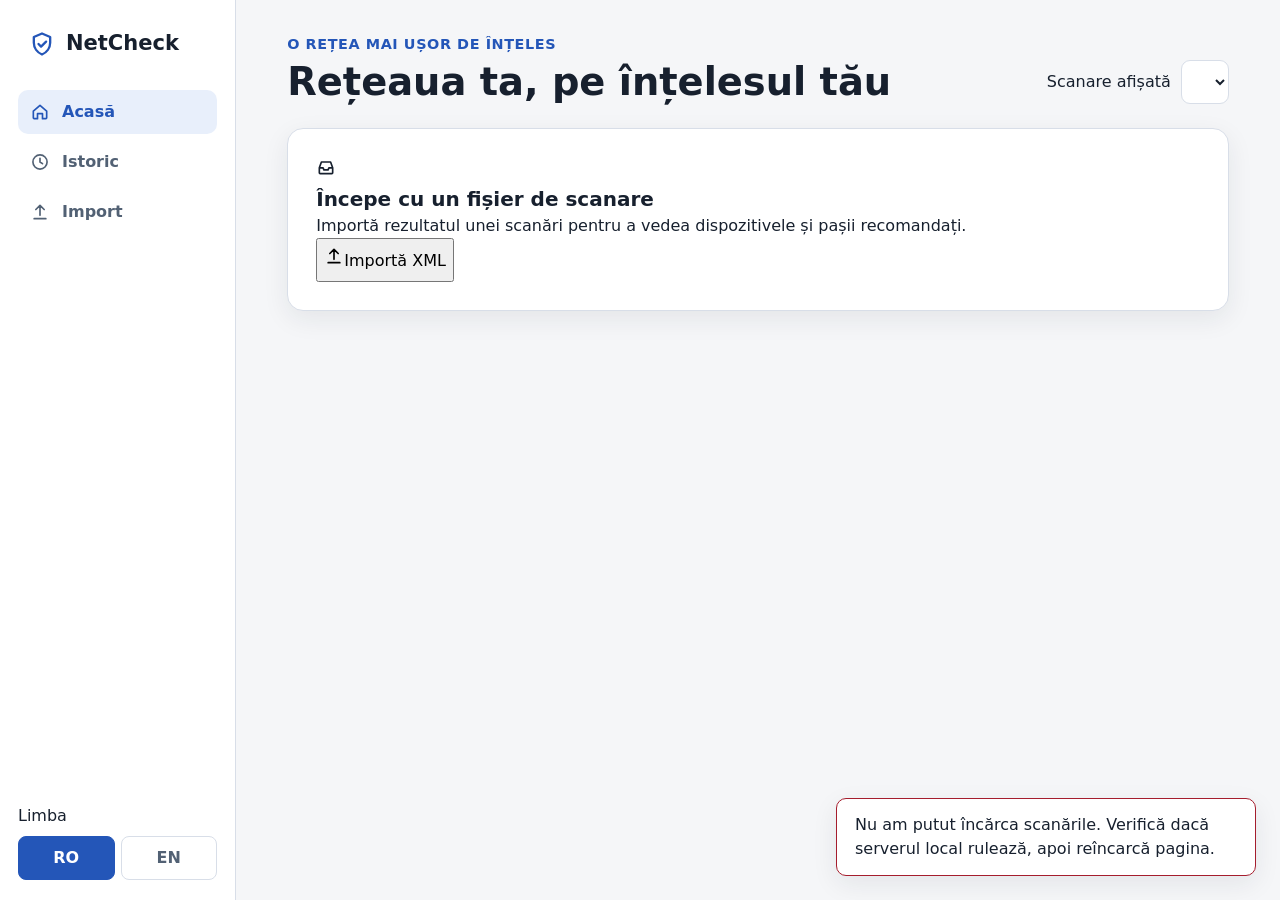
==== commit 4c52d2ce: "feat(ui): complete accessible desktop network layout Co-authored-by: Copilot <223556219+Copilot@user" ====
--- a/netcheck/web/index.html
+++ b/netcheck/web/index.html
@@ -1,13 +1,7 @@
 <!DOCTYPE html>
 <html lang="ro">
-<head>
-  <meta charset="UTF-8">
-  <meta name="viewport" content="width=device-width, initial-scale=1">
-  <title>NetCheck</title>
-  <link rel="stylesheet" href="style.css">
-</head>
+<head><meta charset="UTF-8"><meta name="viewport" content="width=device-width, initial-scale=1"><title>NetCheck</title><link rel="stylesheet" href="style.css"></head>
 <body>
-  <!-- Iconițe (SVG, fără emoji) -->
   <svg width="0" height="0" style="position:absolute" aria-hidden="true">
     <defs>
       <symbol id="i-shield" viewBox="0 0 24 24"><path d="M12 3l7 3v5c0 4.5-3 8.4-7 10-4-1.6-7-5.5-7-10V6l7-3z" fill="none" stroke="currentColor" stroke-width="2" stroke-linejoin="round"/><path d="M9 12l2.2 2.2L15.5 10" fill="none" stroke="currentColor" stroke-width="2" stroke-linecap="round" stroke-linejoin="round"/></symbol>
@@ -36,295 +30,41 @@
     </defs>
   </svg>
 
-  <a class="skip" href="#main" id="skip-link" data-i18n="skip"></a>
 
-  <div class="app">
-  <aside class="sidebar">
-    <div class="sidebar-head">
-      <button type="button" class="brand" id="btn-toggle" aria-expanded="true">
-        <span class="logo" aria-hidden="true"><svg><use href="#i-shield"/></svg></span>
-        <span class="brand-name" data-i18n="appName"></span>
-      </button>
+<a class="skip" href="#main" data-i18n="skip"></a>
+<div class="app">
+<aside class="sidebar">
+  <div class="brand"><svg aria-hidden="true"><use href="#i-shield"/></svg><span>NetCheck</span></div>
+  <nav data-i18n-aria="navLabel">
+    <button class="nav-btn" data-view="home"><svg aria-hidden="true"><use href="#i-home"/></svg><span data-i18n="navHome"></span></button>
+    <button class="nav-btn" data-view="history"><svg aria-hidden="true"><use href="#i-clock"/></svg><span data-i18n="navHistory"></span></button>
+    <button class="nav-btn" data-view="import"><svg aria-hidden="true"><use href="#i-upload"/></svg><span data-i18n="navImport"></span></button>
+  </nav>
+  <div class="language" role="group" data-i18n-aria="language"><span data-i18n="language"></span><div><button id="lang-ro" lang="ro" aria-label="Română">RO</button><button id="lang-en" lang="en" aria-label="English">EN</button></div></div>
+</aside>
+<main id="main" tabindex="-1">
+  <div id="messages" role="status" aria-live="polite" hidden></div>
+  <section id="view-home">
+    <header class="page-head"><div><p class="eyebrow" data-i18n="homeEyebrow"></p><h1 tabindex="-1" data-i18n="homeTitle"></h1></div><div class="scan-picker"><label for="scan-select" data-i18n="scanSelectLabel"></label><select id="scan-select"></select></div></header>
+    <div id="empty-state" class="empty card" hidden><svg aria-hidden="true"><use href="#i-inbox"/></svg><h2 data-i18n="emptyTitle"></h2><p data-i18n="emptyText"></p><button class="primary" data-action="import"><svg aria-hidden="true"><use href="#i-upload"/></svg><span data-i18n="importXml"></span></button></div>
+    <div id="scan-error" class="empty card" hidden><h2 data-i18n="errorTitle"></h2><p data-i18n="errorText"></p><button data-action="import" data-i18n="errorRetry"></button></div>
+    <div id="home-content" hidden>
+      <div class="overview"><section class="card score-card" aria-labelledby="score-heading"><div class="ring" id="score-ring"><svg viewBox="0 0 120 120" aria-hidden="true"><circle class="ring-track" cx="60" cy="60" r="50"/><circle id="ring-value" cx="60" cy="60" r="50"/></svg><strong id="score-number"></strong></div><div><h2 id="score-heading" data-i18n="scoreTitle"></h2><p id="score-label" class="status-label"></p><p class="muted" data-i18n="scoreNote"></p></div></section><section class="card severity-card"><h2 data-i18n="severityTitle"></h2><ul id="sev-list"></ul></section></div>
+      <div class="workspace"><section class="card network-card"><header><h2 data-i18n="networkTitle"></h2><p class="muted" data-i18n="networkHint"></p></header><div id="network-graph" class="graph-scroll" tabindex="0" data-i18n-aria="networkTitle"></div><p class="map-note" data-i18n="mapNote"></p><details><summary data-i18n="deviceList"></summary><div id="device-list" class="device-list"></div></details></section><aside id="inspector" class="card inspector" tabindex="-1" aria-labelledby="panel-title"><div id="panel-content"></div></aside></div>
     </div>
-
-    <nav class="nav" data-i18n-aria="navLabel">
-      <button type="button" class="nav-btn active" data-view="home">
-        <svg aria-hidden="true"><use href="#i-home"/></svg><span data-i18n="navHome"></span>
-      </button>
-      <button type="button" class="nav-btn" data-view="history">
-        <svg aria-hidden="true"><use href="#i-clock"/></svg><span data-i18n="navHistory"></span>
-      </button>
-    </nav>
-  </aside>
-
-  <div class="main">
-  <div class="main-top">
-    <button type="button" class="btn btn-primary" id="btn-import">
-      <svg aria-hidden="true"><use href="#i-upload"/></svg><span data-i18n="importXml"></span>
-    </button>
-    <input type="file" id="file-input" accept=".xml" hidden>
-    <button type="button" class="lang" id="btn-lang" data-i18n-aria="langLabel">
-      <span class="lang-opt" id="lang-ro" data-i18n="langRo"></span>
-      <span class="lang-opt" id="lang-en" data-i18n="langEn"></span>
-    </button>
-  </div>
-
-  <div id="messages" class="messages" role="status" aria-live="polite" hidden>
-    <span id="messages-text"></span>
-    <button type="button" class="msg-close" id="messages-close" data-i18n-aria="msgClose">×</button>
-  </div>
-
-  <main class="content" id="main" tabindex="-1">
-    <!-- ================= ACASĂ ================= -->
-    <section id="view-home" class="view">
-
-      <!-- Stare goală -->
-      <div id="empty-state" class="card state-card" hidden>
-        <span class="state-icon" aria-hidden="true"><svg><use href="#i-inbox"/></svg></span>
-        <h2 data-i18n="emptyTitle"></h2>
-        <p class="muted" data-i18n="emptyText"></p>
-        <button type="button" class="btn btn-primary" data-action="import">
-          <svg aria-hidden="true"><use href="#i-upload"/></svg><span data-i18n="importXml"></span>
-        </button>
-      </div>
-
-      <!-- Fișier defect -->
-      <div id="error-card" class="card state-card error-card" role="alert" hidden>
-        <span class="state-icon" aria-hidden="true"><svg><use href="#i-warning"/></svg></span>
-        <h2 data-i18n="errorTitle"></h2>
-        <p class="error-file"><strong data-i18n="errorFileLabel"></strong> <span class="mono" data-i18n="errorFileName"></span></p>
-        <p data-i18n="errorText"></p>
-        <div class="error-steps">
-          <h3 data-i18n="errorStepsTitle"></h3>
-          <ol class="steps">
-            <li data-i18n="errorStep1"></li>
-            <li data-i18n="errorStep2"></li>
-            <li data-i18n="errorStep3"></li>
-          </ol>
-        </div>
-        <button type="button" class="btn btn-primary" data-action="import">
-          <svg aria-hidden="true"><use href="#i-upload"/></svg><span data-i18n="errorRetry"></span>
-        </button>
-      </div>
-
-      <div id="home-content" class="stack">
-        <div class="top-row">
-          <div class="scan-picker">
-            <label for="scan-select" data-i18n="scanSelectLabel"></label>
-            <select id="scan-select">
-              <option value="mock" data-i18n="scanOption"></option>
-            </select>
-          </div>
-          <p class="last-scan"><svg aria-hidden="true"><use href="#i-clock"/></svg><span data-i18n="lastScan"></span></p>
-        </div>
-
-        <!-- Scor + cel mai periculos dispozitiv -->
-        <article class="card hero" id="hero">
-          <div class="overview">
-            <!-- Când există probleme -->
-            <div id="hero-problem" class="hero-stack">
-              <p class="hero-heading" data-i18n="heroDevice"></p>
-              <div class="device-chip">
-                <span class="device-icon" aria-hidden="true" id="hero-device-icon"></span>
-                <div class="device-lines">
-                  <span class="device-name" id="hero-device-name"></span>
-                  <span class="device-meta"><span id="hero-device-type"></span><span id="hero-device-ip"></span></span>
-                </div>
-              </div>
-
-              <div class="hero-problem">
-                <span class="pill sev-high" id="overview-pill"></span>
-                <h1 id="hero-title"></h1>
-                <p class="explain" id="hero-explain"></p>
-              </div>
-
-              <div class="first-step">
-                <h2 class="first-step-title">
-                  <svg aria-hidden="true"><use href="#i-flag"/></svg>
-                  <span data-i18n="firstStepTitle"></span>
-                </h2>
-                <p id="hero-first"></p>
-              </div>
-
-              <a class="link" href="#problems" id="see-all" data-i18n="seeAllProblems"></a>
-            </div>
-
-            <!-- Când nu există probleme -->
-            <div id="hero-clean" class="clean-state" hidden>
-              <span class="state-icon good" aria-hidden="true"><svg><use href="#i-check"/></svg></span>
-              <h1 data-i18n="cleanTitle"></h1>
-              <p class="explain" data-i18n="cleanText"></p>
-            </div>
-          </div>
-
-          <aside class="score-panel" id="score-panel">
-            <div class="ring" role="img" data-i18n-aria="scoreAria">
-              <svg viewBox="0 0 120 120" aria-hidden="true">
-                <circle class="ring-track" cx="60" cy="60" r="52"></circle>
-                <circle class="ring-value" id="ring-value" cx="60" cy="60" r="52"></circle>
-              </svg>
-              <div class="ring-text">
-                <span class="ring-number" id="score-number"></span>
-                <span class="ring-of" data-i18n="scoreOf"></span>
-              </div>
-            </div>
-
-            <div class="score-badge" id="score-badge">
-              <span class="score-badge-icon" id="score-badge-icon" aria-hidden="true"></span>
-              <div class="score-badge-text">
-                <strong id="score-label"></strong>
-                <span id="score-attention"></span>
-              </div>
-            </div>
-
-            <p class="score-rule" data-i18n="scoreRule"></p>
-
-            <ul class="sev-list" id="sev-list"></ul>
-          </aside>
-        </article>
-
-        <!-- Rezumat -->
-        <section class="summary" id="summary"></section>
-
-        <!-- Probleme: căutare, filtru, carduri -->
-        <section class="card" id="problems" tabindex="-1">
-          <div class="card-head">
-            <h2 data-i18n="problemsTitle"></h2>
-            <div class="filters">
-              <label class="sr-only" for="search" data-i18n="searchLabel"></label>
-              <input type="search" id="search" data-i18n-placeholder="searchPlaceholder" autocomplete="off">
-              <label class="sr-only" for="sev-filter" data-i18n="filterLabel"></label>
-              <select id="sev-filter"></select>
-            </div>
-          </div>
-          <ul class="problem-cards" id="problem-list"></ul>
-          <p class="muted" id="no-results" hidden></p>
-          <div class="more-wrap"><button type="button" class="btn" id="see-more" hidden></button></div>
-        </section>
-
-        <!-- Dispozitive -->
-        <section class="card" id="devices">
-          <h2 data-i18n="devicesTitle"></h2>
-          <div class="table-wrap">
-            <table class="table devices-table">
-              <thead>
-                <tr>
-                  <th scope="col" data-i18n="colIp"></th>
-                  <th scope="col" data-i18n="colType"></th>
-                  <th scope="col" data-i18n="colName"></th>
-                  <th scope="col" data-i18n="colVendor"></th>
-                  <th scope="col" data-i18n="colMac"></th>
-                  <th scope="col" data-i18n="colWorst"></th>
-                  <th scope="col" data-i18n="colPorts"></th>
-                  <th scope="col" data-i18n="colAction"></th>
-                </tr>
-              </thead>
-              <tbody id="device-body"></tbody>
-            </table>
-          </div>
-        </section>
-
-      </div>
-    </section>
-
-    <!-- ================= PROBLEMĂ (detaliu) ================= -->
-    <section id="view-problem" class="view" hidden>
-      <div><button type="button" class="btn" id="back-btn" data-i18n="back"></button></div>
-      <article class="card detail" id="problem-detail"></article>
-    </section>
-
-    <!-- ================= ISTORIC ================= -->
-    <section id="view-history" class="view" hidden>
-      <div class="page-head">
-        <h1 data-i18n="historyTitle"></h1>
-        <button type="button" class="btn btn-ghost-danger" id="btn-clear">
-          <svg aria-hidden="true"><use href="#i-trash"/></svg><span data-i18n="clearHistory"></span>
-        </button>
-      </div>
-
-      <div id="history-empty" class="card state-card" hidden>
-        <span class="state-icon" aria-hidden="true"><svg><use href="#i-inbox"/></svg></span>
-        <h2 data-i18n="historyEmptyTitle"></h2>
-        <p class="muted" data-i18n="historyEmptyText"></p>
-      </div>
-
-      <div id="history-content" class="stack">
-        <!-- Grafic -->
-        <section class="card">
-          <h2 data-i18n="chartTitle"></h2>
-          <div class="chart-layout">
-            <div class="chart-wrap" id="chart-wrap" tabindex="0"></div>
-            <ul class="chart-stats" id="chart-stats"></ul>
-          </div>
-        </section>
-
-        <!-- Comparare -->
-        <section class="card" id="compare" tabindex="-1">
-          <h2 data-i18n="compareTitle"></h2>
-          <div class="compare-stage">
-            <div class="compare-panel" id="panel-before">
-              <label for="cmp-before" data-i18n="compareBefore"></label>
-              <select id="cmp-before"></select>
-              <div class="panel-body" id="panel-before-body"></div>
-            </div>
-
-            <div class="compare-arrow" aria-hidden="true"><svg><use href="#i-swap"/></svg></div>
-
-            <div class="compare-panel" id="panel-after">
-              <label for="cmp-after" data-i18n="compareAfter"></label>
-              <select id="cmp-after"></select>
-              <div class="panel-body" id="panel-after-body"></div>
-            </div>
-          </div>
-
-          <p class="compare-summary" id="compare-summary" role="status"></p>
-
-          <div class="diff-grid" id="diff-grid"></div>
-        </section>
-
-        <!-- Tabel scanări -->
-        <section class="card">
-          <h2 data-i18n="histScansTitle"></h2>
-          <div class="table-wrap">
-            <table class="table history-table">
-              <thead>
-                <tr>
-                  <th scope="col" data-i18n="histFile"></th>
-                  <th scope="col" data-i18n="histDate"></th>
-                  <th scope="col" data-i18n="histScore"></th>
-                  <th scope="col" data-i18n="histProblems"></th>
-                </tr>
-              </thead>
-              <tbody id="history-body"></tbody>
-            </table>
-          </div>
-        </section>
-      </div>
-    </section>
-  </main>
-  </div>
-  </div>
-
-  <!-- Fereastra mică cu problemele unei gravități -->
-  <dialog id="sev-dialog" aria-labelledby="dialog-title">
-    <div class="dialog-head">
-      <h2 id="dialog-title"></h2>
-      <button type="button" class="msg-close" id="dialog-close" data-i18n-aria="close">×</button>
+  </section>
+  <section id="view-history" hidden>
+    <header class="page-head"><div><p class="eyebrow" data-i18n="historyEyebrow"></p><h1 tabindex="-1" data-i18n="historyTitle"></h1></div><div class="actions"><button id="btn-export" aria-describedby="export-note"><svg aria-hidden="true"><use href="#i-list"/></svg><span data-i18n="export"></span></button><button id="btn-clear" class="danger"><svg aria-hidden="true"><use href="#i-trash"/></svg><span data-i18n="clearHistory"></span></button></div></header>
+    <p id="export-note" class="muted" data-i18n="exportNote"></p>
+    <div id="history-empty" class="empty card" hidden><h2 data-i18n="historyEmptyTitle"></h2><p data-i18n="historyEmptyText"></p></div>
+    <div id="history-content" class="stack">
+      <section class="card"><h2 data-i18n="chartTitle"></h2><p class="muted" data-i18n="chartNote"></p><div id="chart-wrap" class="graph-scroll" tabindex="0" data-i18n-aria="chartTitle"></div></section>
+      <section class="card"><h2 data-i18n="compareTitle"></h2><div class="compare-pickers"><div><label for="cmp-before" data-i18n="compareBefore"></label><select id="cmp-before"></select></div><div><label for="cmp-after" data-i18n="compareAfter"></label><select id="cmp-after"></select></div></div><div id="comparison" aria-live="polite"></div></section>
+      <section class="card"><h2 data-i18n="histScansTitle"></h2><ul id="history-list" class="history-list"></ul></section>
     </div>
-    <ul class="problem-list" id="dialog-list"></ul>
-  </dialog>
-
-  <!-- Confirmare: șterge tot istoricul -->
-  <dialog id="confirm-dialog" aria-labelledby="confirm-title" aria-describedby="confirm-text">
-    <h2 id="confirm-title" data-i18n="confirmTitle"></h2>
-    <p class="muted" id="confirm-text" data-i18n="confirmText"></p>
-    <div class="dialog-actions">
-      <button type="button" class="btn" id="confirm-cancel" data-i18n="cancel"></button>
-      <button type="button" class="btn btn-danger-solid" id="confirm-ok" data-i18n="confirmDelete"></button>
-    </div>
-  </dialog>
-
-  <script src="texts.js"></script>
-  <script src="app.js"></script>
-</body>
-</html>
+  </section>
+  <section id="view-import" hidden><header class="page-head"><div><p class="eyebrow" data-i18n="importEyebrow"></p><h1 tabindex="-1" data-i18n="navImport"></h1></div></header><div id="drop-zone" class="drop-zone card"><svg aria-hidden="true"><use href="#i-upload"/></svg><h2 data-i18n="dropTitle"></h2><p data-i18n="dropNote"></p><button id="btn-import" class="primary"><svg aria-hidden="true"><use href="#i-upload"/></svg><span data-i18n="chooseFile"></span></button><input id="file-input" type="file" accept=".xml,application/xml,text/xml" hidden><p id="import-status" role="status" aria-live="polite"></p></div><p class="import-privacy" data-i18n="importPrivacy"></p></section>
+</main></div>
+<dialog id="confirm-dialog" aria-labelledby="confirm-title" aria-describedby="confirm-text"><h2 id="confirm-title" data-i18n="confirmTitle"></h2><p id="confirm-text" data-i18n="confirmText"></p><p id="delete-error" role="alert"></p><div class="actions"><button id="confirm-cancel" autofocus data-i18n="cancel"></button><button id="confirm-delete" class="danger"><svg aria-hidden="true"><use href="#i-trash"/></svg><span data-i18n="confirmDelete"></span></button></div></dialog>
+<script src="texts.js"></script><script src="app.js"></script>
+</body></html>
--- a/netcheck/web/style.css
+++ b/netcheck/web/style.css
@@ -1,820 +1,102 @@
 :root {
-  --bg: #f3f5fa;
-  --surface: #ffffff;
-  --text: #17202e;
-  --muted: #566274;
-  --primary: #2358d6;
-  --primary-dark: #1b46ac;
-  --primary-soft: #e8eefc;
-  --border: #e1e6ef;
-  --border-strong: #8791a3;
-  --shadow: 0 1px 2px rgba(20, 30, 50, .05), 0 12px 32px rgba(20, 30, 50, .07);
-
-  /* Gravități: culoare / fundal deschis */
-  --high: #c62828;   --high-bg: #fdecec;
-  --medium: #b45309; --medium-bg: #fff0e0;
-  --low: #946c00;    --low-bg: #fff7d1;
-  --info: #2358d6;   --info-bg: #e8eefc;
-
-  /* Scor */
-  --good: #1b7a3d;
-  --warn: #b45309;
-  --bad: #c62828;
+  --bg: #f5f6f8;
+  --surface: #fff;
+  --ink: #17202e;
+  --muted: #526174;
+  --line: #d8dee8;
+  --accent: #2456b8;
+  --accent-soft: #e8effb;
+  --high: #a51d2d;
+  --high-bg: #fff0f2;
+  --medium: #985000;
+  --medium-bg: #fff5e8;
+  --low: #795b00;
+  --low-bg: #fffbe2;
+  --info: #2456b8;
+  --shadow: 0 8px 26px rgb(23 32 46 / 8%);
 }
 
 * { box-sizing: border-box; }
-
-html, body, button, input, select {
-  font-family: system-ui, "Segoe UI", Arial, sans-serif;
-  font-size: 16px; /* minimum 16px peste tot */
-}
-
-body { margin: 0; background: var(--bg); color: var(--text); line-height: 1.5; }
-
+html, body, button, input, select { font: 16px/1.5 system-ui, -apple-system, BlinkMacSystemFont, "Segoe UI", sans-serif; }
+body { margin: 0; color: var(--ink); background: var(--bg); }
+button, select { min-height: 44px; }
+button { cursor: pointer; }
 [hidden] { display: none !important; }
-
-h1, h2, h3, p, ul, dl, dd { margin: 0; padding: 0; }
-ul { list-style: none; }
-
 svg { width: 20px; height: 20px; flex: none; }
-
-/* ---------- Bara laterală ---------- */
+h1, h2, h3, h4, p, ul, dl { margin: 0; }
+ul { padding: 0; list-style: none; }
+.skip { position: absolute; left: 16px; top: -60px; z-index: 20; padding: 10px 14px; background: var(--surface); color: var(--ink); }
+.skip:focus { top: 16px; }
 .app { display: flex; min-height: 100vh; }
-.main { flex: 1; min-width: 0; }
-
-.sidebar {
-  position: sticky; top: 0; align-self: flex-start;
-  display: flex; flex-direction: column; gap: 28px;
-  width: 260px; height: 100vh; flex: none;
-  padding: 24px 16px;
-  background: var(--surface);
-  border-right: 1px solid var(--border);
-}
-
-.brand {
-  display: flex; align-items: center; gap: 12px; padding: 0 8px;
-  border: 0; background: transparent; color: var(--text);
-  font: inherit; text-align: left; cursor: pointer;
-}
-.brand:hover .logo { transform: scale(1.06); }
-.logo { transition: transform .15s; }
-.logo {
-  display: grid; place-items: center;
-  width: 42px; height: 42px; border-radius: 12px;
-  color: #fff;
-  background: linear-gradient(135deg, #3b74f0, #1b46ac);
-  box-shadow: 0 4px 12px rgba(35, 88, 214, .35);
-}
-.logo svg { width: 24px; height: 24px; }
-.brand-name { font-size: 22px; font-weight: 800; letter-spacing: -.02em; }
-
-.nav { display: flex; flex-direction: column; gap: 4px; }
-.nav-btn {
-  display: flex; align-items: center; gap: 12px;
-  min-height: 46px; padding: 8px 14px;
-  border: 0; border-radius: 12px;
-  background: transparent; color: var(--muted);
-  font-weight: 600; text-align: left; cursor: pointer;
-  transition: background .15s, color .15s;
-}
-.nav-btn:hover { background: var(--bg); color: var(--text); }
-.nav-btn.active { background: var(--primary-soft); color: var(--primary); }
-
-.sidebar-head { display: flex; align-items: center; justify-content: space-between; gap: 8px; }
-.icon-btn {
-  display: grid; place-items: center; width: 40px; height: 40px; flex: none;
-  border: 1px solid var(--border); border-radius: 10px;
-  background: var(--surface); color: var(--muted); cursor: pointer;
-  transition: background .15s, color .15s;
-}
-.icon-btn:hover { background: var(--bg); color: var(--text); }
-.icon-btn svg { transition: transform .2s; }
-
-.main-top {
-  position: sticky; top: 0; z-index: 10;
-  display: flex; align-items: center; justify-content: flex-end; gap: 12px;
-  padding: 12px 28px;
-  background: rgba(243, 245, 250, .88);
-  backdrop-filter: saturate(180%) blur(12px);
-  border-bottom: 1px solid var(--border);
-}
-
-/* Bara restrânsă: doar iconițe */
-.sidebar { transition: width .2s ease; overflow: hidden; }
-.app.collapsed .sidebar { width: 76px; padding-left: 12px; padding-right: 12px; }
-.app.collapsed .brand { padding: 0; }
-.app.collapsed .icon-btn svg { transform: rotate(180deg); }
-.app.collapsed .brand-name,
-.app.collapsed .nav-btn span {
-  position: absolute; width: 1px; height: 1px; overflow: hidden; clip: rect(0 0 0 0); white-space: nowrap;
-}
-.app.collapsed .nav-btn { justify-content: center; padding: 8px; }
-
-.btn {
-  display: inline-flex; align-items: center; justify-content: center; gap: 8px;
-  min-height: 44px; padding: 8px 18px;
-  border: 1px solid var(--border); border-radius: 12px;
-  background: var(--surface); color: var(--text);
-  font-weight: 600; cursor: pointer;
-  transition: background .15s, border-color .15s, box-shadow .15s;
-}
-.btn:hover { background: var(--primary-soft); }
-.btn-primary {
-  background: var(--primary); border-color: var(--primary); color: #fff;
-  box-shadow: 0 4px 12px rgba(35, 88, 214, .3);
-}
-.btn-primary:hover { background: var(--primary-dark); }
-.btn-ghost-danger { border-color: var(--high); background: transparent; color: var(--high); }
-.btn-ghost-danger:hover { background: var(--high-bg); }
-
-.page-head { display: flex; flex-wrap: wrap; align-items: center; justify-content: space-between; gap: 12px; }
-.page-head h1 { font-size: 28px; }
-
-/* Comutator limbă RO | EN */
-.lang {
-  display: flex; padding: 4px; min-height: 44px;
-  border: 1px solid var(--border); border-radius: 12px;
-  background: var(--bg); cursor: pointer;
-}
-.lang-opt {
-  flex: 1; display: grid; place-items: center; padding: 0 10px;
-  border-radius: 9px; font-weight: 700; color: var(--muted);
-  transition: background .15s, color .15s;
-}
-.lang-opt.active { background: var(--primary); color: #fff; }
-
-.btn:focus-visible, .icon-btn:focus-visible, .nav-btn:focus-visible, .lang:focus-visible, .brand:focus-visible,
-.msg-close:focus-visible, select:focus-visible, .problem-row:focus-visible, .sev-row:focus-visible {
-  outline: 3px solid var(--primary); outline-offset: 2px;
-}
-
-/* ---------- Mesaje ---------- */
-.messages {
-  display: flex; align-items: center; justify-content: space-between; gap: 12px;
-  max-width: 1640px; margin: 20px 20px 0; padding: 12px 16px;
-  background: var(--primary-soft); border: 1px solid var(--primary); border-radius: 12px;
-}
-.msg-close {
-  min-width: 44px; min-height: 44px;
-  border: none; background: transparent; color: var(--text);
-  font-size: 24px; cursor: pointer; border-radius: 10px;
-}
-.msg-close:hover { background: var(--bg); }
-
-/* ---------- Conținut ---------- */
-.content { max-width: 1680px; margin: 0 auto; padding: 24px 20px 40px; }
-.view, .stack { display: flex; flex-direction: column; gap: 20px; }
+.sidebar { display: flex; flex: 0 0 236px; flex-direction: column; gap: 30px; min-height: 100vh; padding: 28px 18px 20px; background: var(--surface); border-right: 1px solid var(--line); }
+.brand { display: flex; align-items: center; gap: 10px; padding: 0 10px; color: var(--ink); font-size: 21px; font-weight: 800; }
+.brand svg { width: 28px; height: 28px; color: var(--accent); }
+.sidebar nav { display: grid; gap: 6px; }
+.nav-btn { display: flex; align-items: center; gap: 12px; width: 100%; padding: 10px 12px; border: 0; border-radius: 10px; background: transparent; color: var(--muted); text-align: left; font-weight: 650; }
+.nav-btn:hover, .nav-btn.active { background: var(--accent-soft); color: var(--accent); }
+.language { display: grid; gap: 8px; margin-top: auto; }
+.language > div { display: flex; gap: 6px; }
+.language button { flex: 1; border: 1px solid var(--line); border-radius: 8px; background: var(--surface); color: var(--muted); font-weight: 700; }
+.language button.active { border-color: var(--accent); background: var(--accent); color: white; }
+main { flex: 1; min-width: 0; padding: 34px clamp(20px, 4vw, 56px) 56px; }
+.page-head { display: flex; align-items: end; justify-content: space-between; gap: 20px; margin-bottom: 24px; }
+.eyebrow, .kicker { color: var(--accent); font-size: 0.9rem; font-weight: 750; letter-spacing: .04em; text-transform: uppercase; }
+h1 { margin-top: 4px; font-size: clamp(1.7rem, 3vw, 2.4rem); line-height: 1.15; }
+h2 { font-size: 1.25rem; }
+h3 { font-size: 1.1rem; }
 .muted { color: var(--muted); }
-
-.card {
-  background: var(--surface);
-  border: 1px solid var(--border);
-  border-radius: 24px;
-  box-shadow: var(--shadow);
-  padding: 28px;
-}
-.card h2 { font-size: 20px; margin-bottom: 16px; }
-
-.top-row { display: flex; flex-wrap: wrap; align-items: center; justify-content: space-between; gap: 8px 16px; }
-.scan-picker { display: flex; flex-wrap: wrap; align-items: center; gap: 8px 12px; }
-.scan-picker label { font-weight: 600; }
-.scan-picker select {
-  min-height: 44px; padding: 8px 14px; max-width: 100%;
-  border: 1px solid var(--border); border-radius: 12px;
-  background: var(--surface); color: var(--text);
-}
-.empty { text-align: center; }
-
-/* ---------- Hero: rezumat + scor ---------- */
-.hero {
-  display: grid;
-  grid-template-columns: minmax(0, 1fr) 340px;
-  gap: 40px;
-  padding: 36px;
-}
-
-.overview { display: flex; flex-direction: column; align-items: flex-start; gap: 14px; justify-content: center; }
-.overview h1 { font-size: 34px; line-height: 1.15; letter-spacing: -.02em; }
-.explain { font-size: 18px; color: var(--muted); max-width: 56ch; }
-
-.device-chip {
-  display: flex; align-items: center; gap: 14px;
-  margin-top: 8px; padding: 12px 18px 12px 12px;
-  background: var(--bg); border: 1px solid var(--border); border-radius: 16px;
-}
-.device-icon {
-  display: grid; place-items: center; width: 48px; height: 48px;
-  border-radius: 12px; background: var(--surface); color: var(--primary);
-  border: 1px solid var(--border);
-}
-.device-icon svg { width: 26px; height: 26px; }
-.device-lines { display: flex; flex-direction: column; }
-.device-name { font-weight: 700; }
-.device-meta { color: var(--muted); }
-.device-meta span + span::before { content: "·"; margin: 0 8px; }
-
-/* Cadrul de scor */
-.score-panel {
-  --score-color: var(--bad);
-  display: flex; flex-direction: column; align-items: center; gap: 10px;
-  padding: 24px 20px 16px;
-  text-align: center;
-  background: var(--bg);
-  border: 1px solid var(--border);
-  border-radius: 20px;
-}
-.score-panel.good { --score-color: var(--good); }
-.score-panel.medium { --score-color: var(--warn); }
-.score-panel.bad { --score-color: var(--bad); }
-
-.ring { position: relative; width: 180px; height: 180px; }
-.ring svg { width: 100%; height: 100%; transform: rotate(-90deg); }
-.ring circle { fill: none; stroke-width: 9; }
-.ring-track { stroke: var(--border); }
-.ring-value { stroke: var(--score-color); stroke-linecap: round; transition: stroke-dasharray .6s ease; }
-.ring-text {
-  position: absolute; inset: 0;
-  display: flex; flex-direction: column; align-items: center; justify-content: center; line-height: 1.1;
-}
-.ring-number { font-size: 54px; font-weight: 800; color: var(--score-color); }
-.ring-of { color: var(--muted); }
-
-.score-label {
-  display: inline-block; padding: 6px 16px; border-radius: 999px;
-  font-weight: 700; color: #fff; background: var(--score-color);
-}
-.attention { color: var(--muted); font-weight: 600; }
-
-/* Numărul de probleme pe gravitate (apăsabil) */
-.sev-list { width: 100%; display: grid; gap: 2px; margin-top: 10px; padding-top: 10px; border-top: 1px solid var(--border); }
-.sev-row {
-  --c: var(--info);
-  width: 100%; display: flex; align-items: center; gap: 12px;
-  min-height: 44px; padding: 6px 12px;
-  border: 0; border-radius: 10px;
-  background: transparent; color: var(--text); text-align: left;
-  cursor: pointer; transition: background .15s;
-}
-.sev-row:hover:not(:disabled) { background: var(--surface); }
-.sev-row:disabled { opacity: .5; cursor: default; }
-.sev-dot { width: 12px; height: 12px; border-radius: 50%; background: var(--c); flex: none; }
-.sev-name { flex: 1; font-weight: 600; }
-.sev-count { font-weight: 800; }
-
-.sev-high { --c: var(--high); --c-bg: var(--high-bg); }
-.sev-medium { --c: var(--medium); --c-bg: var(--medium-bg); }
-.sev-low { --c: var(--low); --c-bg: var(--low-bg); }
-.sev-info { --c: var(--info); --c-bg: var(--info-bg); }
-
-/* ---------- Etichete de gravitate (doar culoare) ---------- */
-.pill {
-  display: inline-block; padding: 4px 14px; border-radius: 999px;
-  font-weight: 700; white-space: nowrap;
-  color: #fff; background: var(--c, var(--info));
-}
-
-/* ---------- Lista de probleme ---------- */
-.problem-list { display: grid; gap: 10px; }
-.problem-row {
-  --c: var(--info);
-  display: flex; align-items: center; justify-content: space-between; gap: 16px;
-  padding: 14px 18px;
-  border: 1px solid var(--border); border-left: 6px solid var(--c);
-  border-radius: 14px;
-  background: var(--surface); color: var(--text); text-decoration: none;
-  transition: background .15s, box-shadow .15s;
-}
-.problem-row:hover { background: var(--c-bg, var(--bg)); box-shadow: var(--shadow); }
-.problem-main { display: flex; flex-direction: column; min-width: 0; }
-.problem-name { font-weight: 700; }
-.problem-desc { color: var(--muted); }
-.problem-side { display: flex; align-items: center; gap: 12px; }
-.problem-arrow { color: var(--muted); font-size: 24px; }
-
-/* ---------- Fereastra mică ---------- */
-dialog {
-  width: min(520px, calc(100vw - 32px));
-  max-height: 80vh;
-  padding: 20px 24px 24px;
-  border: 0; border-radius: 24px;
-  background: var(--surface); color: var(--text);
-  box-shadow: 0 20px 60px rgba(20, 30, 50, .3);
-}
-dialog::backdrop { background: rgba(20, 30, 50, .45); }
-.dialog-head { display: flex; align-items: center; justify-content: space-between; margin-bottom: 12px; }
-.dialog-head h2 { font-size: 22px; }
-
-/* ---------- Detaliu problemă ---------- */
-.detail { --c: var(--info); border-top: 8px solid var(--c); }
-.detail h1 { font-size: 28px; line-height: 1.2; margin: 12px 0 6px; }
-.detail-grid { display: grid; grid-template-columns: repeat(auto-fit, minmax(180px, 1fr)); gap: 16px; margin: 24px 0; }
-.detail-grid div { padding: 14px 18px; background: var(--bg); border-radius: 14px; }
-.detail-grid dt { color: var(--muted); }
-.detail-grid dd { font-weight: 700; }
-.fix { padding: 18px 20px; background: var(--c-bg, var(--info-bg)); border-radius: 14px; }
-.fix h3 { font-size: 18px; margin-bottom: 4px; }
-
-/* ---------- Rezumat ---------- */
-.summary { display: grid; grid-template-columns: repeat(3, 1fr); gap: 16px; }
-.stat {
-  display: flex; align-items: center; gap: 16px;
-  padding: 18px 22px;
-  background: var(--surface); border: 1px solid var(--border); border-radius: 18px;
-}
-.stat-icon {
-  display: grid; place-items: center; width: 48px; height: 48px; flex: none;
-  border-radius: 14px; background: var(--primary-soft); color: var(--primary);
-}
-.stat-icon svg { width: 24px; height: 24px; }
-.stat-number { display: block; font-size: 28px; font-weight: 800; line-height: 1.1; }
-.stat-label { color: var(--muted); }
-
-/* ---------- Ecrane înguste ---------- */
-@media (max-width: 900px) {
-  .app { flex-direction: column; }
-  .sidebar {
-    position: static; width: 100%; height: auto;
-    flex-direction: row; flex-wrap: wrap; align-items: center; gap: 12px 20px;
-    padding: 12px 16px; border-right: 0; border-bottom: 1px solid var(--border);
-  }
-  .nav { flex-direction: row; order: 3; width: 100%; }
-  .nav-btn { flex: 1; justify-content: center; }
-  .icon-btn { display: none; }
-  .sidebar-head { flex: 1; }
-  .app.collapsed .sidebar { width: 100%; }
-  .app.collapsed .brand-name, .app.collapsed .nav-btn span { position: static; width: auto; height: auto; clip: auto; }
-  .main-top { position: static; padding: 12px 16px; }
-  .hero { grid-template-columns: 1fr; padding: 24px; gap: 24px; }
-  .overview h1 { font-size: 28px; }
-  .content { padding-left: 16px; padding-right: 16px; }
-  .messages { margin-left: 16px; margin-right: 16px; }
-}
-@media (max-width: 520px) {
-  .summary { grid-template-columns: 1fr; }
-  .problem-row { flex-direction: column; align-items: flex-start; }
-  .problem-side { width: 100%; justify-content: space-between; }
-}
-
-@media (prefers-reduced-motion: reduce) { * { transition: none !important; } }
-
-/* =====================================================
-   Elemente adăugate: accesibilitate, stări, tabele, grafic
-   ===================================================== */
-.sr-only {
-  position: absolute; width: 1px; height: 1px; padding: 0; margin: -1px;
-  overflow: hidden; clip: rect(0 0 0 0); white-space: nowrap; border: 0;
-}
-.skip {
-  position: absolute; left: 16px; top: -80px; z-index: 100;
-  padding: 10px 16px; border-radius: 10px;
-  background: var(--primary); color: #fff; font-weight: 700; text-decoration: none;
-}
-.skip:focus { top: 12px; }
-#main:focus { outline: none; }
-
-input[type="search"] {
-  min-height: 44px; padding: 8px 14px; min-width: 220px;
-  border: 1px solid var(--border); border-radius: 12px;
-  background: var(--surface); color: var(--text);
-}
-input[type="search"]:focus-visible { outline: 3px solid var(--primary); outline-offset: 2px; }
-
-.btn-sm { min-height: 44px; padding: 6px 14px; }
-.btn-danger-solid { background: var(--high); border-color: var(--high); color: #fff; }
-.btn-danger-solid:hover { background: #a11f1f; }
-
-/* ---------- Stări: goală / eroare ---------- */
-.state-card { display: flex; flex-direction: column; align-items: center; gap: 12px; text-align: center; padding: 48px 28px; }
-.state-card h2 { margin: 0; }
-.state-icon {
-  display: grid; place-items: center; width: 72px; height: 72px; border-radius: 50%;
-  background: var(--primary-soft); color: var(--primary);
-}
-.state-icon svg { width: 36px; height: 36px; }
-.error-card { background: var(--high-bg); border-color: var(--high); }
-.error-card h2 { color: var(--high); }
-.error-card .state-icon { background: #fff; color: var(--high); }
-
-/* ---------- Probleme: antet, căutare, carduri ---------- */
-.card-head { display: flex; flex-wrap: wrap; align-items: center; justify-content: space-between; gap: 12px 16px; margin-bottom: 16px; }
-.card-head h2 { margin: 0; }
-.filters { display: flex; flex-wrap: wrap; gap: 10px; }
-.filters select {
-  min-height: 44px; padding: 8px 14px;
-  border: 1px solid var(--border); border-radius: 12px;
-  background: var(--surface); color: var(--text);
-}
-
-.problem-cards { display: grid; gap: 14px; }
-.problem-card {
-  display: flex; flex-direction: column; align-items: flex-start; gap: 6px;
-  padding: 18px 20px;
-  border: 1px solid var(--border); border-left: 6px solid var(--c);
-  border-radius: 16px; background: var(--surface);
-}
-.pc-head { display: flex; align-items: center; gap: 12px; }
-.pc-points { font-weight: 700; color: var(--muted); }
-.pc-title { font-size: 18px; margin: 0; }
-.pc-title a { color: var(--text); text-decoration: none; }
-.pc-title a:hover { text-decoration: underline; }
-.pc-title a:focus-visible { outline: 3px solid var(--primary); outline-offset: 2px; border-radius: 4px; }
-.pc-loc { color: var(--muted); font-weight: 600; }
-.pc-explain { max-width: 70ch; }
-.problem-card .btn { margin-top: 6px; }
-.steps { margin: 6px 0 0; padding: 14px 18px 14px 38px; background: var(--c-bg, var(--bg)); border-radius: 12px; width: 100%; }
-.steps li { padding: 2px 0; list-style: decimal; }
-ol.steps { display: block; }
-
-/* ---------- Tabele ---------- */
-.table-wrap { overflow-x: auto; }
-.table { width: 100%; border-collapse: collapse; }
-.table th, .table td { padding: 12px 14px; text-align: left; vertical-align: middle; border-bottom: 1px solid var(--border); }
-.table th { color: var(--muted); font-weight: 700; white-space: nowrap; }
-.table tbody tr:hover { background: var(--bg); }
-.table .strong { font-weight: 700; }
-.mono { font-family: ui-monospace, Consolas, monospace; white-space: nowrap; }
-.worst { display: flex; flex-direction: column; align-items: flex-start; gap: 4px; }
-.ports-row td { background: var(--bg); }
-.port-list { display: grid; gap: 4px; }
-.devices-table { min-width: 900px; }
-.pill.score-good { background: var(--good); }
-.pill.score-medium { background: var(--warn); }
-.pill.score-bad { background: var(--bad); }
-
-/* ---------- Grafic ---------- */
-.chart-wrap { overflow-x: auto; border-radius: 12px; }
-.chart-wrap:focus-visible { outline: 3px solid var(--primary); outline-offset: 2px; }
-.chart { display: block; width: 100%; min-width: 560px; height: auto; }
-.chart .grid { stroke: var(--border); stroke-width: 1; }
-.chart .line { fill: none; stroke: var(--primary); stroke-width: 3; stroke-linejoin: round; }
-.chart text { font-size: 16px; fill: var(--muted); font-family: inherit; }
-.chart .val { fill: var(--text); font-weight: 700; }
-.chart .pt { stroke: #fff; stroke-width: 3; }
-.chart .pt-good { fill: var(--good); }
-.chart .pt-medium { fill: var(--warn); }
-.chart .pt-bad { fill: var(--bad); }
-
-/* ---------- Comparare ---------- */
-.compare-pickers { display: grid; grid-template-columns: repeat(auto-fit, minmax(240px, 1fr)); gap: 16px; margin-bottom: 16px; }
-.field { display: flex; flex-direction: column; gap: 6px; }
-.field label { font-weight: 600; }
-.field select {
-  min-height: 44px; padding: 8px 14px;
-  border: 1px solid var(--border); border-radius: 12px;
-  background: var(--surface); color: var(--text);
-}
-.diff strong { margin-right: 8px; }
-.diff.better { color: var(--good); }
-.diff.worse { color: var(--bad); }
-.diff.same { color: var(--muted); }
-.diff-word { font-weight: 600; }
-
-/* ---------- Confirmare ---------- */
-#confirm-dialog h2 { margin-bottom: 8px; }
-.dialog-actions { display: flex; flex-wrap: wrap; justify-content: flex-end; gap: 10px; margin-top: 20px; }
-
-/* ---------- Telefon: tabelele devin carduri ---------- */
-@media (max-width: 900px) {
-  .devices-table { min-width: 0; }
-  .table thead {
-    position: absolute; width: 1px; height: 1px; overflow: hidden; clip: rect(0 0 0 0);
-  }
-  .table, .table tbody, .table tr, .table td { display: block; width: 100%; }
-  .table tbody tr:not(.ports-row) {
-    margin-bottom: 12px; padding: 6px 4px;
-    border: 1px solid var(--border); border-radius: 14px;
-  }
-  .table td { display: flex; justify-content: space-between; gap: 16px; border: 0; padding: 8px 14px; text-align: right; }
-  .table td[data-label]::before { content: attr(data-label); font-weight: 600; color: var(--muted); text-align: left; flex: none; }
-  .worst { align-items: flex-end; }
-  .ports-row { margin: -6px 0 12px; }
-  .ports-row td { display: block; text-align: left; border-radius: 12px; }
-  .state-card { padding: 32px 16px; }
-  input[type="search"] { min-width: 0; flex: 1 1 200px; }
-  .filters { width: 100%; }
-  .filters select { flex: 1 1 200px; }
-}
-
-/* =====================================================
-   Versiunea 3: scor animat, caseta „Primul pas”, tabele, grafic, comparare
-   ===================================================== */
-::placeholder { color: #5a6678; opacity: 1; }
-.scan-picker select, .filters select, input[type="search"], .field select, .compare-panel select, .lang {
-  border-color: var(--border-strong);
-}
-
-.better { color: var(--good); }
-.worse { color: var(--bad); }
-.same { color: var(--muted); }
-
-.link {
-  display: inline-flex; align-items: center; min-height: 44px;
-  color: var(--primary-dark); font-weight: 700; text-decoration: none;
-}
-.link:hover { text-decoration: underline; }
-.link:focus-visible { outline: 3px solid var(--primary); outline-offset: 2px; border-radius: 6px; }
-#problems:focus { outline: none; }
-
-/* ---------- Cardul de sus ---------- */
-.hero { align-items: stretch; }
-.hero-stack { display: flex; flex-direction: column; align-items: flex-start; gap: 18px; }
-.hero-heading { font-weight: 700; color: var(--muted); letter-spacing: .02em; margin-bottom: -6px; }
-.hero-problem { display: flex; flex-direction: column; align-items: flex-start; gap: 10px; }
-.hero-problem h1 { font-size: 30px; }
-
-.first-step {
-  width: 100%; padding: 16px 20px;
-  background: var(--primary-soft);
-  border-left: 6px solid var(--primary);
-  border-radius: 16px;
-}
-.first-step-title { display: flex; align-items: center; gap: 8px; margin: 0 0 4px; font-size: 18px; color: var(--primary-dark); }
-.first-step-title svg { width: 22px; height: 22px; }
-
-.clean-state { display: flex; flex-direction: column; align-items: flex-start; gap: 14px; }
-.clean-state h1 { font-size: 32px; line-height: 1.15; }
-.state-icon.good { background: #e3f4e8; color: var(--good); }
-
-/* ---------- Scor ---------- */
-.ring-value { transition: stroke-dasharray 1.2s cubic-bezier(.22, .8, .24, 1); }
-.score-panel { width: 100%; }
-.score-badge {
-  display: flex; align-items: center; gap: 12px; text-align: left;
-  width: 100%; padding: 10px 14px;
-  background: var(--surface);
-  border: 2px solid var(--score-color); border-radius: 16px;
-}
-.score-badge-icon {
-  display: grid; place-items: center; width: 44px; height: 44px; flex: none;
-  border-radius: 12px; background: var(--score-color); color: #fff;
-}
-.score-badge-icon svg { width: 26px; height: 26px; }
-.score-badge-text { display: flex; flex-direction: column; line-height: 1.3; }
-.score-badge-text strong { color: var(--score-color); font-size: 18px; }
-.score-badge-text span { color: var(--muted); font-weight: 600; }
-.score-rule { color: var(--muted); max-width: 30ch; }
-
-/* ---------- Carduri de probleme ---------- */
-.pc-code { margin-left: auto; color: var(--muted); font-weight: 600; }
-
-.btn-fix {
-  display: inline-flex; align-items: center; gap: 8px;
-  min-height: 44px; padding: 8px 14px 8px 12px; margin-top: 8px;
-  border: 1px solid transparent; border-radius: 999px;
-  background: var(--primary-soft); color: var(--primary-dark);
-  font-weight: 700; cursor: pointer;
-  transition: background .15s, box-shadow .15s;
-}
-.btn-fix:hover { background: #d6e2fb; box-shadow: 0 2px 8px rgba(35, 88, 214, .2); }
-.btn-fix:focus-visible { outline: 3px solid var(--primary); outline-offset: 2px; }
-.btn-fix svg { width: 20px; height: 20px; }
-.btn-fix svg:last-child { transition: transform .2s; }
-.btn-fix[aria-expanded="true"] svg:last-child { transform: rotate(180deg); }
-.btn-fix-sm { margin-top: 0; }
-
-.steps {
-  counter-reset: step;
-  margin: 8px 0 0; padding: 14px 16px; width: 100%;
-  background: var(--c-bg, var(--bg)); border-radius: 14px;
-  display: grid; gap: 10px;
-  animation: rise .25s ease;
-}
-.steps[hidden] { display: none; }
-.steps li { list-style: none; position: relative; padding: 2px 0 2px 42px; min-height: 30px; }
-.steps li::before {
-  counter-increment: step; content: counter(step);
-  position: absolute; left: 0; top: 0;
-  display: grid; place-items: center; width: 30px; height: 30px; border-radius: 50%;
-  background: var(--c, var(--primary)); color: #fff; font-weight: 800;
-}
-.error-steps { width: 100%; max-width: 560px; text-align: left; }
-.error-steps h3 { margin-bottom: 4px; }
-.error-card .steps { background: #fff; }
-.error-card .steps li::before { background: var(--high); }
-.error-file { font-weight: 600; }
-
-/* ---------- Tabel de dispozitive ---------- */
-.table-wrap { border: 1px solid var(--border); border-radius: 16px; background: var(--surface); }
-.table th {
-  background: var(--bg); color: var(--muted); font-weight: 700; padding: 14px 14px;
-  border-bottom: 1px solid var(--border);
-}
-.table tbody tr:last-child td { border-bottom: 0; }
-.table tbody tr:hover { background: #f8f9fd; }
-.type-cell { display: flex; align-items: center; gap: 10px; white-space: nowrap; }
-.type-icon {
-  display: grid; place-items: center; width: 38px; height: 38px; flex: none;
-  border-radius: 12px; background: var(--primary-soft); color: var(--primary-dark);
-}
-.type-icon svg { width: 22px; height: 22px; }
-.chips { display: flex; flex-wrap: wrap; gap: 6px; }
-.chip {
-  display: inline-block; padding: 2px 10px; border-radius: 8px;
-  background: var(--bg); border: 1px solid var(--border);
-  font-family: ui-monospace, Consolas, monospace;
-}
-.chip-wide { font-family: inherit; }
-.ports-row td { background: var(--bg); border-bottom: 1px solid var(--border); }
-.ports-row:hover { background: var(--bg); }
-
-/* ---------- Grafic ---------- */
-.chart-layout { display: grid; grid-template-columns: minmax(0, 1fr) 250px; gap: 24px; align-items: center; }
-.chart-wrap { border: 0; max-width: 640px; width: 100%; }
-.chart { max-width: 640px; }
-.chart .grid { stroke: var(--border); stroke-dasharray: 4 6; }
-.chart .area { fill: url(#areaGrad); animation: fade .9s ease .3s backwards; }
-.chart .grad-top { stop-color: var(--primary); stop-opacity: .28; }
-.chart .grad-bottom { stop-color: var(--primary); stop-opacity: 0; }
-.chart .line { fill: none; stroke: var(--primary); stroke-width: 3.5; stroke-linecap: round; animation: draw 1.3s ease-out; }
-.chart .pt { stroke: #fff; stroke-width: 3; }
-.pt-group { animation: pop .45s ease backwards; }
-.chart-stats { display: grid; gap: 10px; }
-.chart-stats li {
-  display: flex; align-items: center; justify-content: space-between; gap: 12px;
-  padding: 12px 16px; background: var(--bg); border-radius: 14px;
-}
-.cs-label { color: var(--muted); font-weight: 600; }
-.cs-value { font-size: 20px; font-weight: 800; }
-
-/* ---------- Comparare: Înainte <-> După ---------- */
-.compare-stage { display: grid; grid-template-columns: minmax(0, 1fr) auto minmax(0, 1fr); gap: 16px; align-items: center; }
-.compare-panel {
-  display: flex; flex-direction: column; gap: 10px;
-  padding: 20px; background: var(--bg); border: 1px solid var(--border); border-radius: 20px;
-}
-.compare-panel label { font-weight: 800; font-size: 18px; }
-.compare-panel select {
-  min-height: 44px; padding: 8px 12px; width: 100%;
-  border: 1px solid var(--border-strong); border-radius: 12px; background: var(--surface); color: var(--text);
-}
-.compare-panel select:focus-visible { outline: 3px solid var(--primary); outline-offset: 2px; }
-.panel-score { display: flex; align-items: baseline; gap: 10px; }
-.panel-score-label { color: var(--muted); font-weight: 600; }
-.panel-score-num { font-size: 56px; font-weight: 800; line-height: 1; }
-.panel-score-num.score-good { color: var(--good); }
-.panel-score-num.score-medium { color: var(--warn); }
-.panel-score-num.score-bad { color: var(--bad); }
-.panel-sev { display: grid; gap: 4px; }
-.panel-sev li { display: flex; align-items: center; justify-content: space-between; padding: 4px 0; }
-.compare-arrow {
-  display: grid; place-items: center; width: 60px; height: 60px; border-radius: 50%;
-  background: var(--primary); color: #fff; box-shadow: 0 6px 18px rgba(35, 88, 214, .35);
-}
-.compare-arrow svg { width: 30px; height: 30px; }
-#panel-before.swing { animation: slideL .5s cubic-bezier(.22, .8, .24, 1); }
-#panel-after.swing { animation: slideR .5s cubic-bezier(.22, .8, .24, 1); }
-
-.compare-summary {
-  margin: 20px 0 16px; padding: 12px 18px; border-radius: 14px; font-weight: 700; background: var(--bg);
-}
-.compare-summary.better { background: #e3f4e8; color: var(--good); }
-.compare-summary.worse { background: var(--high-bg); color: var(--bad); }
-
-.diff-grid { display: grid; grid-template-columns: repeat(auto-fit, minmax(260px, 1fr)); gap: 14px; }
-.diff-card {
-  --tone: var(--info);
-  padding: 16px 18px; background: var(--surface);
-  border: 1px solid var(--border); border-top: 5px solid var(--tone); border-radius: 16px;
-  animation: rise .4s ease backwards;
-}
-.tone-good { --tone: var(--good); }
-.tone-bad { --tone: var(--bad); }
-.tone-info { --tone: var(--info); }
-.tone-warn { --tone: var(--warn); }
-.diff-head { display: flex; align-items: center; justify-content: space-between; gap: 10px; margin-bottom: 8px; }
-.diff-head h3 { font-size: 18px; }
-.diff-count {
-  min-width: 32px; padding: 2px 10px; text-align: center; border-radius: 999px;
-  background: var(--tone); color: #fff; font-weight: 800;
-}
-.diff-list { display: grid; gap: 6px; }
-.diff-list li { padding-left: 16px; position: relative; }
-.diff-list li::before { content: ""; position: absolute; left: 0; top: .6em; width: 7px; height: 7px; border-radius: 50%; background: var(--tone); }
-
-/* ---------- Animații ---------- */
-@keyframes draw { from { stroke-dasharray: 1; stroke-dashoffset: 1; } to { stroke-dasharray: 1; stroke-dashoffset: 0; } }
-@keyframes fade { from { opacity: 0; } to { opacity: 1; } }
-@keyframes pop { from { opacity: 0; transform: translateY(6px); } to { opacity: 1; transform: none; } }
-@keyframes rise { from { opacity: 0; transform: translateY(10px); } to { opacity: 1; transform: none; } }
-@keyframes slideL { from { opacity: 0; transform: translateX(-28px); } to { opacity: 1; transform: none; } }
-@keyframes slideR { from { opacity: 0; transform: translateX(28px); } to { opacity: 1; transform: none; } }
-
-@media (prefers-reduced-motion: reduce) {
-  *, *::before, *::after { animation: none !important; transition: none !important; }
-}
-
-/* ---------- Ecrane înguste ---------- */
-@media (max-width: 900px) {
-  .chart-layout { grid-template-columns: 1fr; }
-  .compare-stage { grid-template-columns: 1fr; }
-  .compare-arrow { justify-self: center; transform: rotate(90deg); }
-  .hero-problem h1, .clean-state h1 { font-size: 26px; }
-  .table-wrap { border: 0; background: transparent; }
-  .table tbody tr:not(.ports-row) { background: var(--surface); }
-}
-
-/* =====================================================
-   Versiunea 4: comparare mai calmă, scoruri, liste derulante
-   ===================================================== */
-.compare-stage { gap: 0; align-items: stretch; border: 1px solid var(--border); border-radius: 20px; overflow: hidden; }
-.compare-panel { background: var(--surface); border: 0; border-radius: 0; padding: 24px 28px; gap: 12px; }
-.compare-panel label { font-size: 16px; font-weight: 700; letter-spacing: .06em; text-transform: uppercase; color: var(--muted); }
-.compare-arrow { width: auto; height: auto; border-radius: 0; box-shadow: none; background: var(--bg);
-  color: var(--muted); padding: 0 14px; border-left: 1px solid var(--border); border-right: 1px solid var(--border); }
-.compare-arrow svg { width: 22px; height: 22px; }
-.panel-score { gap: 6px; align-items: baseline; }
-.panel-score-label { display: none; }
-.panel-score-num { font-size: 64px; letter-spacing: -.03em; }
-.panel-score-max { color: var(--muted); font-weight: 600; font-size: 18px; }
-.panel-bar { height: 8px; border-radius: 99px; background: var(--bg); overflow: hidden; }
-.panel-bar-fill { display: block; height: 100%; border-radius: 99px; background: var(--muted); }
-.panel-bar-fill.score-good { background: var(--good); }
-.panel-bar-fill.score-medium { background: var(--warn); }
-.panel-bar-fill.score-bad { background: var(--bad); }
-.panel-date { margin-top: -4px; }
-.panel-sev { gap: 0; margin-top: 4px; }
-.panel-sev li { justify-content: flex-start; gap: 10px; padding: 8px 0; border-top: 1px solid var(--border); }
-.panel-sev-name { flex: 1; color: var(--muted); }
-.compare-summary { background: transparent; border: 1px solid var(--border); font-weight: 600; }
-.compare-summary.better { background: transparent; color: var(--good); border-color: var(--good); }
-.compare-summary.worse { background: transparent; color: var(--bad); border-color: var(--bad); }
-
-.diff-grid { display: grid; grid-template-columns: 240px minmax(0, 1fr); gap: 20px; align-items: start; }
-.diff-nav { display: flex; flex-direction: column; gap: 2px; padding-right: 20px; border-right: 1px solid var(--border); }
-.diff-tab { --tone: var(--muted); display: flex; align-items: center; gap: 10px; min-height: 44px; padding: 8px 12px;
-  border: 0; border-left: 3px solid transparent; border-radius: 0 10px 10px 0; background: transparent;
-  color: var(--muted); font-weight: 600; text-align: left; cursor: pointer; }
-.diff-tab:hover { background: var(--bg); color: var(--text); }
-.diff-tab.active { background: var(--bg); color: var(--text); border-left-color: var(--tone); }
-.diff-tab:focus-visible, .diff-step:focus-visible, .dd-btn:focus-visible { outline: 3px solid var(--primary); outline-offset: 2px; }
-.diff-tab-name { flex: 1; }
-.diff-tab-count { min-width: 28px; text-align: center; padding: 0 8px; border-radius: 99px; background: var(--border); color: var(--text); font-weight: 700; }
-.diff-tab.active .diff-tab-count { background: var(--tone); color: #fff; }
-.diff-pane { --tone: var(--info); min-height: 200px; animation: rise .25s ease; }
-.diff-pane-head { display: flex; align-items: center; gap: 8px; margin-bottom: 12px; }
-.diff-pane-head h3 { font-size: 18px; flex: 1; }
-.diff-pos { color: var(--muted); font-weight: 600; margin-right: 4px; }
-.diff-step { width: 40px; height: 40px; border: 1px solid var(--border-strong); border-radius: 10px; background: var(--surface);
-  color: var(--text); font-size: 22px; line-height: 1; cursor: pointer; }
-.diff-step:hover:not(:disabled) { background: var(--primary-soft); }
-.diff-step:disabled { opacity: .35; cursor: default; }
-.diff-list { gap: 0; }
-.diff-list li { padding: 10px 0 10px 18px; border-top: 1px solid var(--border); }
-.diff-list li::before { top: 1.1em; }
-
-/* Liste derulante */
-.dd { position: relative; min-width: 200px; }
-.dd-native { position: absolute; opacity: 0; pointer-events: none; width: 1px; height: 1px; }
-.dd-btn { display: flex; align-items: center; justify-content: space-between; gap: 10px; width: 100%; min-height: 44px;
-  padding: 8px 12px 8px 14px; border: 1px solid var(--border-strong); border-radius: 12px; background: var(--surface);
-  color: var(--text); font-weight: 600; text-align: left; cursor: pointer; transition: border-color .15s, box-shadow .15s; }
-.dd-btn:hover, .dd.open .dd-btn { border-color: var(--primary); }
-.dd.open .dd-btn { box-shadow: 0 0 0 3px var(--primary-soft); }
-.dd-label { flex: 1; overflow: hidden; text-overflow: ellipsis; white-space: nowrap; }
-.dd-btn svg { color: var(--muted); transition: transform .2s; }
-.dd.open .dd-btn svg { transform: rotate(180deg); }
-.dd-menu { position: absolute; z-index: 30; top: calc(100% + 6px); left: 0; min-width: 100%; max-height: 300px; overflow-y: auto;
-  padding: 6px; background: var(--surface); border: 1px solid var(--border); border-radius: 14px;
-  box-shadow: 0 12px 32px rgba(20, 30, 50, .16); animation: rise .15s ease; }
-.dd-opt { display: flex; align-items: center; gap: 10px; min-height: 42px; padding: 8px 12px; border-radius: 9px;
-  cursor: pointer; white-space: nowrap; }
-.dd-opt:hover { background: var(--bg); }
-.dd-opt.selected { background: var(--primary-soft); color: var(--primary-dark); font-weight: 700; }
-.dd-opt-text { flex: 1; }
-.dd-check { width: 16px; color: var(--primary); font-weight: 800; }
-.filters .dd { min-width: 180px; }
-
-@media (max-width: 900px) {
-  .compare-arrow { padding: 8px 0; border: 0; border-top: 1px solid var(--border); border-bottom: 1px solid var(--border); }
-  .diff-grid { grid-template-columns: 1fr; }
-  .diff-nav { border-right: 0; padding-right: 0; border-bottom: 1px solid var(--border); padding-bottom: 12px; }
-  .content { padding-left: 12px; padding-right: 12px; }
-}
-
-/* Versiunea 5 */
-.compare-stage { gap: 16px; border: 0; border-radius: 0; overflow: visible; }
-.compare-panel { border: 1px solid var(--border); border-radius: 20px; }
-.compare-arrow { border: 0; background: transparent; padding: 0; align-self: center; }
-.panel-bar { margin-bottom: 14px; }
-.panel-date { margin-top: 0; }
-.hero { width: 100%; max-width: 1200px; align-self: center; }
-@media (max-width: 900px) { .compare-stage { gap: 12px; } }
-
-/* Versiunea 6 */
-.top-row, .summary { width: 100%; max-width: 1200px; align-self: center; }
-.top-row { padding: 10px 14px; background: var(--surface); border: 1px solid var(--border); border-radius: 16px; }
-.scan-picker label { color: var(--muted); }
-.scan-picker .dd { min-width: 260px; }
-.last-scan { display: inline-flex; align-items: center; gap: 8px; padding: 6px 14px; border-radius: 99px; background: var(--bg); color: var(--muted); font-weight: 600; }
-.last-scan svg { width: 18px; height: 18px; }
-@media (max-width: 520px) { .scan-picker .dd { min-width: 0; width: 100%; } .scan-picker { width: 100%; } }
-
-/* Versiunea 7 */
-.more-wrap { display: flex; justify-content: center; margin-top: 16px; }
-.stat-link { font: inherit; color: inherit; text-align: left; cursor: pointer; transition: box-shadow .15s, border-color .15s, transform .15s; }
-.stat-link:hover { border-color: var(--primary); box-shadow: var(--shadow); transform: translateY(-2px); }
-.stat-link:focus-visible { outline: 3px solid var(--primary); outline-offset: 2px; }
-.stat-link > div { display: flex; flex-direction: column; }
-
-/* Versiunea 8: mesaje de eroare */
-.messages.error { background: var(--high-bg); border-color: var(--high); color: #7a1414; }
+.scan-picker, .actions, .compare-pickers { display: flex; align-items: center; flex-wrap: wrap; gap: 10px; }
+select, .button, .back-button { padding: 9px 13px; border: 1px solid var(--line); border-radius: 9px; background: var(--surface); color: var(--ink); }
+.button { display: inline-flex; align-items: center; justify-content: center; gap: 8px; font-weight: 650; }
+.button.primary { border-color: var(--accent); background: var(--accent); color: white; }
+.button:hover, .back-button:hover { border-color: var(--accent); background: var(--accent-soft); }
+.card { padding: clamp(18px, 2.5vw, 28px); border: 1px solid var(--line); border-radius: 16px; background: var(--surface); box-shadow: var(--shadow); }
+.overview { display: grid; grid-template-columns: minmax(260px, 1fr) minmax(240px, .7fr); gap: 18px; margin-bottom: 18px; }
+.score-card { display: flex; align-items: center; gap: 26px; }
+.ring { display: grid; place-items: center; width: 142px; height: 142px; flex: none; border: 10px solid var(--accent); border-radius: 50%; color: var(--accent); }
+.ring.score-medium { border-color: var(--medium); color: var(--medium); }
+.ring.score-bad { border-color: var(--high); color: var(--high); }
+#score-number { font-size: 2.5rem; font-weight: 800; }
+.score-card h2 { margin-bottom: 5px; }
+.severity-card ul { display: grid; grid-template-columns: repeat(4, 1fr); gap: 10px; margin-top: 18px; }
+.severity-item { display: grid; justify-items: center; gap: 4px; padding: 10px 4px; border-radius: 10px; background: var(--bg); }
+.severity-item svg { color: currentColor; }
+.severity-item strong { font-size: 1.25rem; }
+.sev-high { --severity: var(--high); --severity-bg: var(--high-bg); }
+.sev-medium { --severity: var(--medium); --severity-bg: var(--medium-bg); }
+.sev-low { --severity: var(--low); --severity-bg: var(--low-bg); }
+.sev-info { --severity: var(--info); --severity-bg: var(--accent-soft); }
+.sev-high, .sev-medium, .sev-low, .sev-info { color: var(--severity); }
+.workspace { display: grid; grid-template-columns: minmax(0, 1.55fr) minmax(310px, .85fr); gap: 18px; align-items: start; }
+.network-card header { display: flex; justify-content: space-between; gap: 12px; margin-bottom: 8px; }
+.graph-scroll { overflow: auto; min-height: 280px; }
+#network-graph svg { display: block; min-width: 560px; width: 100%; height: auto; }
+.graph-link { stroke: var(--line); stroke-width: 2; }
+.graph-node { color: var(--info); cursor: pointer; }
+.graph-node circle { fill: var(--surface); stroke: currentColor; stroke-width: 3; }
+.graph-node.sev-high { color: var(--high); }.graph-node.sev-medium { color: var(--medium); }.graph-node.sev-low { color: var(--low); }
+.graph-node text { fill: var(--ink); font-size: 14px; }
+.graph-node:focus circle, .graph-node:hover circle { stroke-width: 6; }
+.map-note { margin-top: 8px; color: var(--muted); font-size: .95rem; }
+details { margin-top: 18px; }.device-list { margin-top: 12px; }
+.inspector { min-height: 420px; }
+.inspector h2 { margin-bottom: 16px; }
+.priority-card, .detail-finding { padding: 14px; border-left: 5px solid var(--severity); border-radius: 10px; background: var(--severity-bg); }
+.priority-card h3 { margin: 4px 0; }.priority-card p + p { margin-top: 6px; }
+.finding-list { display: grid; gap: 8px; margin-top: 18px; }
+.finding-button { display: grid; grid-template-columns: 22px 1fr; gap: 3px 8px; width: 100%; padding: 11px; border: 1px solid var(--line); border-left: 4px solid var(--severity); border-radius: 9px; background: var(--surface); color: var(--ink); text-align: left; }
+.finding-button small { grid-column: 2; color: var(--muted); }
+.back-button { margin-bottom: 16px; }.device-ip { color: var(--accent); font-weight: 750; }
+.device-facts { display: grid; grid-template-columns: auto 1fr; gap: 5px 14px; margin: 14px 0 20px; }.device-facts dt { color: var(--muted); }.device-facts dd { font-weight: 650; }
+.subheading { margin: 12px 0 8px; }.detail-finding { margin-top: 10px; }.detail-finding h4 { margin-bottom: 5px; }
+.steps { margin: 8px 0 0 20px; }.steps li + li { margin-top: 4px; }
+.inspector .button { margin-top: 18px; width: 100%; }.privacy-note { padding: 12px; border-radius: 9px; background: var(--accent-soft); }.chat-questions { display: grid; gap: 8px; margin-top: 18px; }
+.history-list { display: grid; gap: 8px; margin-top: 12px; }.history-row { display: grid; grid-template-columns: 1fr auto auto; gap: 16px; padding: 12px 0; border-bottom: 1px solid var(--line); }
+#chart-wrap svg { width: 100%; min-width: 520px; height: 220px; }.chart-grid { stroke: var(--line); }.chart-line { fill: none; stroke: var(--accent); stroke-width: 4; }.chart-point { fill: var(--surface); stroke: var(--accent); stroke-width: 3; }
+.stack { display: grid; gap: 18px; }.drop-zone { display: grid; justify-items: center; gap: 12px; padding: 58px 24px; text-align: center; border: 2px dashed var(--line); }.drop-zone.dragging { border-color: var(--accent); background: var(--accent-soft); }.drop-zone > svg { width: 42px; height: 42px; color: var(--accent); }.import-privacy { margin-top: 12px; color: var(--muted); text-align: center; }
+.message { position: fixed; right: 24px; bottom: 24px; z-index: 10; max-width: 420px; padding: 14px 18px; border: 1px solid var(--accent); border-radius: 10px; background: var(--surface); box-shadow: var(--shadow); }.message.error { border-color: var(--high); }
+dialog { max-width: 480px; padding: 24px; border: 0; border-radius: 14px; box-shadow: 0 20px 70px rgb(0 0 0 / 25%); }dialog::backdrop { background: rgb(23 32 46 / 35%); }dialog p { margin-top: 10px; }dialog .actions { justify-content: end; margin-top: 20px; }
+button:focus-visible, select:focus-visible, [tabindex]:focus-visible, summary:focus-visible { outline: 3px solid #1b65d8; outline-offset: 3px; }
+@media (max-width: 980px) { .workspace, .overview { grid-template-columns: 1fr; }.inspector { order: 2; } }
+@media (max-width: 680px) { .app { display: block; }.sidebar { position: static; min-height: auto; padding: 16px; }.sidebar nav { grid-template-columns: repeat(3, 1fr); }.nav-btn { justify-content: center; }.language { margin-top: 4px; }.page-head { align-items: start; flex-direction: column; }.severity-card ul { grid-template-columns: repeat(2, 1fr); }main { padding: 24px 16px 40px; }.score-card { align-items: start; flex-direction: column; } }
+@media (prefers-reduced-motion: reduce) { *, *::before, *::after { scroll-behavior: auto !important; transition-duration: .01ms !important; animation-duration: .01ms !important; } }
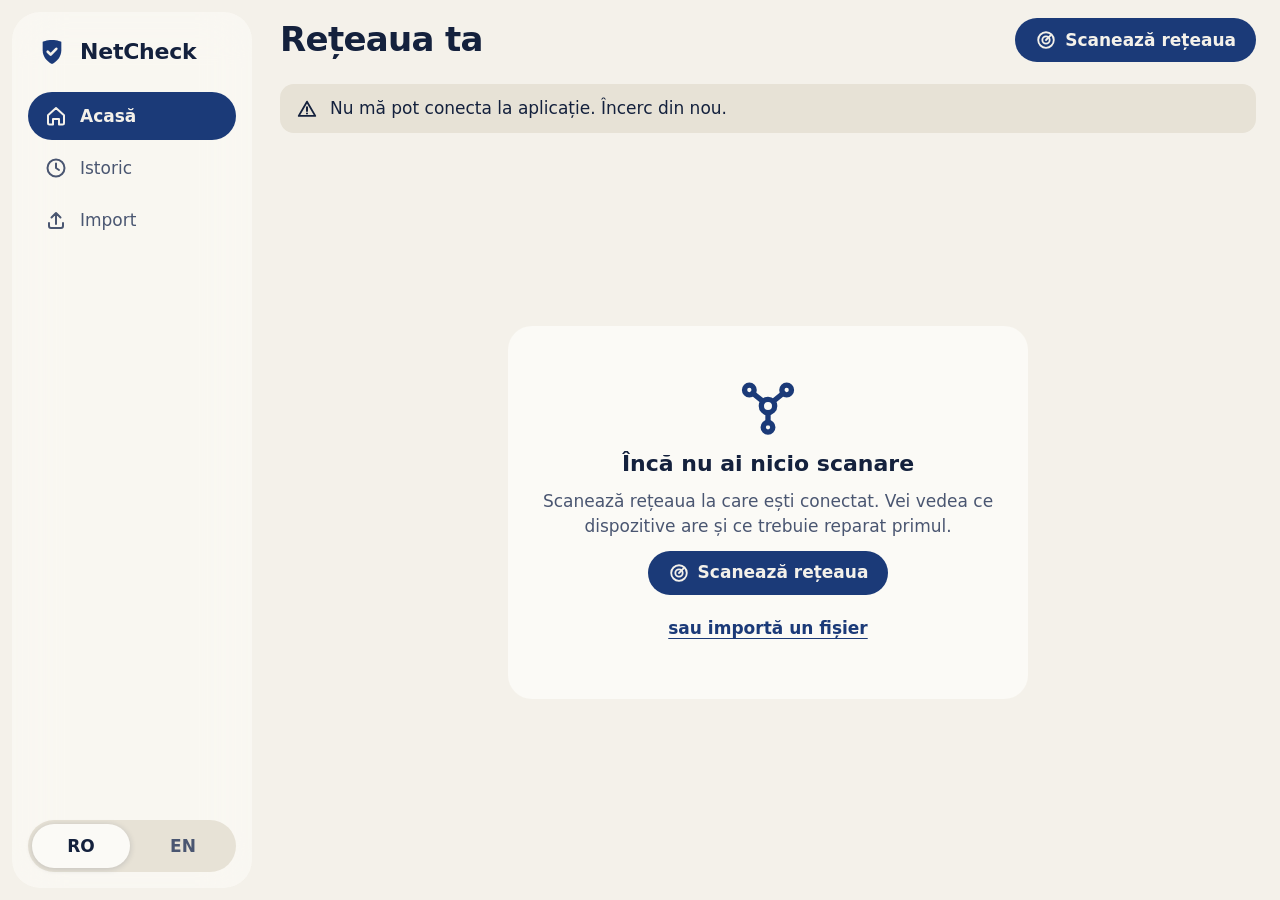
==== commit 2da5cfa8: "Refactor UI" ====
--- a/netcheck/web/index.html
+++ b/netcheck/web/index.html
@@ -1,70 +1,76 @@
 <!DOCTYPE html>
 <html lang="ro">
-<head><meta charset="UTF-8"><meta name="viewport" content="width=device-width, initial-scale=1"><title>NetCheck</title><link rel="stylesheet" href="style.css"></head>
+<head>
+<meta charset="UTF-8">
+<meta name="viewport" content="width=device-width, initial-scale=1">
+<meta name="color-scheme" content="light dark">
+<title>NetCheck</title>
+<link rel="stylesheet" href="style.css">
+</head>
 <body>
-  <svg width="0" height="0" style="position:absolute" aria-hidden="true">
-    <defs>
-      <symbol id="i-shield" viewBox="0 0 24 24"><path d="M12 3l7 3v5c0 4.5-3 8.4-7 10-4-1.6-7-5.5-7-10V6l7-3z" fill="none" stroke="currentColor" stroke-width="2" stroke-linejoin="round"/><path d="M9 12l2.2 2.2L15.5 10" fill="none" stroke="currentColor" stroke-width="2" stroke-linecap="round" stroke-linejoin="round"/></symbol>
-      <symbol id="i-shield-alert" viewBox="0 0 24 24"><path d="M12 3l7 3v5c0 4.5-3 8.4-7 10-4-1.6-7-5.5-7-10V6l7-3z" fill="none" stroke="currentColor" stroke-width="2" stroke-linejoin="round"/><path d="M12 8.5v4M12 15.6h.01" fill="none" stroke="currentColor" stroke-width="2.2" stroke-linecap="round"/></symbol>
-      <symbol id="i-shield-x" viewBox="0 0 24 24"><path d="M12 3l7 3v5c0 4.5-3 8.4-7 10-4-1.6-7-5.5-7-10V6l7-3z" fill="none" stroke="currentColor" stroke-width="2" stroke-linejoin="round"/><path d="M9.5 9.5l5 5M14.5 9.5l-5 5" fill="none" stroke="currentColor" stroke-width="2.2" stroke-linecap="round"/></symbol>
-      <symbol id="i-home" viewBox="0 0 24 24"><path d="M4 11l8-7 8 7v8a1 1 0 01-1 1h-4v-6h-6v6H5a1 1 0 01-1-1v-8z" fill="none" stroke="currentColor" stroke-width="2" stroke-linejoin="round"/></symbol>
-      <symbol id="i-clock" viewBox="0 0 24 24"><circle cx="12" cy="12" r="8.5" fill="none" stroke="currentColor" stroke-width="2"/><path d="M12 7.5V12l3 2" fill="none" stroke="currentColor" stroke-width="2" stroke-linecap="round" stroke-linejoin="round"/></symbol>
-      <symbol id="i-upload" viewBox="0 0 24 24"><path d="M12 16V4M7 9l5-5 5 5M5 20h14" fill="none" stroke="currentColor" stroke-width="2" stroke-linecap="round" stroke-linejoin="round"/></symbol>
-      <symbol id="i-trash" viewBox="0 0 24 24"><path d="M4 7h16M10 11v6M14 11v6M6 7l1 12a1 1 0 001 1h8a1 1 0 001-1l1-12M9 7V4h6v3" fill="none" stroke="currentColor" stroke-width="2" stroke-linecap="round" stroke-linejoin="round"/></symbol>
-      <symbol id="i-devices" viewBox="0 0 24 24"><rect x="3" y="5" width="18" height="11" rx="2" fill="none" stroke="currentColor" stroke-width="2"/><path d="M8 20h8M12 16v4" fill="none" stroke="currentColor" stroke-width="2" stroke-linecap="round"/></symbol>
-      <symbol id="i-list" viewBox="0 0 24 24"><path d="M9 6h11M9 12h11M9 18h11M4.5 6h.01M4.5 12h.01M4.5 18h.01" fill="none" stroke="currentColor" stroke-width="2.4" stroke-linecap="round"/></symbol>
-      <symbol id="i-check" viewBox="0 0 24 24"><circle cx="12" cy="12" r="8.5" fill="none" stroke="currentColor" stroke-width="2"/><path d="M8.5 12.3l2.4 2.4 4.6-4.9" fill="none" stroke="currentColor" stroke-width="2" stroke-linecap="round" stroke-linejoin="round"/></symbol>
-      <symbol id="i-camera" viewBox="0 0 24 24"><path d="M4 8a2 2 0 012-2h1.5l1.2-2h6.6l1.2 2H18a2 2 0 012 2v8a2 2 0 01-2 2H6a2 2 0 01-2-2V8z" fill="none" stroke="currentColor" stroke-width="2" stroke-linejoin="round"/><circle cx="12" cy="13" r="3.5" fill="none" stroke="currentColor" stroke-width="2"/></symbol>
-      <symbol id="i-router" viewBox="0 0 24 24"><rect x="3" y="13" width="18" height="7" rx="2" fill="none" stroke="currentColor" stroke-width="2"/><path d="M7 16.5h.01M11 16.5h.01M8 10a5.7 5.7 0 018 0M5.5 7.5a9 9 0 0113 0" fill="none" stroke="currentColor" stroke-width="2" stroke-linecap="round"/></symbol>
-      <symbol id="i-laptop" viewBox="0 0 24 24"><rect x="5" y="5" width="14" height="10" rx="1.5" fill="none" stroke="currentColor" stroke-width="2"/><path d="M3 19h18" fill="none" stroke="currentColor" stroke-width="2" stroke-linecap="round"/></symbol>
-      <symbol id="i-printer" viewBox="0 0 24 24"><path d="M7 9V4h10v5M7 17H5a1 1 0 01-1-1v-5a2 2 0 012-2h12a2 2 0 012 2v5a1 1 0 01-1 1h-2" fill="none" stroke="currentColor" stroke-width="2" stroke-linejoin="round"/><rect x="7" y="14" width="10" height="6" fill="none" stroke="currentColor" stroke-width="2"/></symbol>
-      <symbol id="i-tv" viewBox="0 0 24 24"><rect x="3" y="5" width="18" height="12" rx="2" fill="none" stroke="currentColor" stroke-width="2"/><path d="M8 21h8" fill="none" stroke="currentColor" stroke-width="2" stroke-linecap="round"/></symbol>
-      <symbol id="i-phone" viewBox="0 0 24 24"><rect x="7" y="3" width="10" height="18" rx="2" fill="none" stroke="currentColor" stroke-width="2"/><path d="M11 18h2" fill="none" stroke="currentColor" stroke-width="2" stroke-linecap="round"/></symbol>
-      <symbol id="i-unknown" viewBox="0 0 24 24"><circle cx="12" cy="12" r="8.5" fill="none" stroke="currentColor" stroke-width="2"/><path d="M9.8 9.6a2.3 2.3 0 114 1.4c-.8.7-1.8 1.1-1.8 2.3M12 16.6h.01" fill="none" stroke="currentColor" stroke-width="2" stroke-linecap="round" stroke-linejoin="round"/></symbol>
-      <symbol id="i-wrench" viewBox="0 0 24 24"><path d="M14.7 6.3a1 1 0 000 1.4l1.6 1.6a1 1 0 001.4 0l3.77-3.77a6 6 0 01-7.94 7.94l-6.91 6.91a2.12 2.12 0 01-3-3l6.91-6.91a6 6 0 017.94-7.94l-3.76 3.76z" fill="none" stroke="currentColor" stroke-width="2" stroke-linecap="round" stroke-linejoin="round"/></symbol>
-      <symbol id="i-flag" viewBox="0 0 24 24"><path d="M5 21V4M5 4h12l-2.5 4L17 12H5" fill="none" stroke="currentColor" stroke-width="2" stroke-linecap="round" stroke-linejoin="round"/></symbol>
-      <symbol id="i-chevron-down" viewBox="0 0 24 24"><path d="M6 9l6 6 6-6" fill="none" stroke="currentColor" stroke-width="2.2" stroke-linecap="round" stroke-linejoin="round"/></symbol>
-      <symbol id="i-swap" viewBox="0 0 24 24"><path d="M3 12h18M7 8l-4 4 4 4M17 8l4 4-4 4" fill="none" stroke="currentColor" stroke-width="2.2" stroke-linecap="round" stroke-linejoin="round"/></symbol>
-      <symbol id="i-warning" viewBox="0 0 24 24"><path d="M12 3.5l9.5 16.5h-19L12 3.5z" fill="none" stroke="currentColor" stroke-width="2" stroke-linejoin="round"/><path d="M12 10v4.5M12 17.4h.01" fill="none" stroke="currentColor" stroke-width="2.2" stroke-linecap="round"/></symbol>
-      <symbol id="i-inbox" viewBox="0 0 24 24"><path d="M4 13l2.5-7h11L20 13v6a1 1 0 01-1 1H5a1 1 0 01-1-1v-6zM4 13h4.5l1 2.5h5l1-2.5H20" fill="none" stroke="currentColor" stroke-width="2" stroke-linejoin="round"/></symbol>
-    </defs>
-  </svg>
-
+<svg width="0" height="0" style="position:absolute" aria-hidden="true" focusable="false">
+  <defs>
+    <symbol id="i-logo" viewBox="0 0 24 24"><path d="M12 3c4.2 0 7 1.4 7 1.4v6.2c0 4.6-2.9 8.2-7 10.4-4.1-2.200-7-5.800-7-10.400V4.400S7.800 3 12 3z" fill="currentColor"/><path d="M8.800 11.800l2.200 2.200 4.200-4.400" fill="none" stroke="var(--logo-mark, #fff)" stroke-width="2" stroke-linecap="round" stroke-linejoin="round"/></symbol>
+    <symbol id="i-home" viewBox="0 0 24 24"><path d="M4 11.200L12 4l8 7.200V19a1.500 1.500 0 01-1.500 1.500H15v-5.500H9v5.500H5.500A1.500 1.500 0 014 19v-7.800z" fill="none" stroke="currentColor" stroke-width="2" stroke-linejoin="round"/></symbol>
+    <symbol id="i-clock" viewBox="0 0 24 24"><circle cx="12" cy="12" r="8.500" fill="none" stroke="currentColor" stroke-width="2"/><path d="M12 7.500V12l3 2" fill="none" stroke="currentColor" stroke-width="2" stroke-linecap="round" stroke-linejoin="round"/></symbol>
+    <symbol id="i-upload" viewBox="0 0 24 24"><path d="M12 16V5M7.500 9.500L12 5l4.500 4.500M5 15v3a2 2 0 002 2h10a2 2 0 002-2v-3" fill="none" stroke="currentColor" stroke-width="2" stroke-linecap="round" stroke-linejoin="round"/></symbol>
+    <symbol id="i-share" viewBox="0 0 24 24"><path d="M12 15V4M7.500 8.500L12 4l4.500 4.500M6 12H5.500A1.500 1.500 0 004 13.500v5A1.500 1.500 0 005.500 20h13a1.500 1.500 0 001.500-1.500v-5a1.500 1.500 0 00-1.500-1.500H18" fill="none" stroke="currentColor" stroke-width="2" stroke-linecap="round" stroke-linejoin="round"/></symbol>
+    <symbol id="i-trash" viewBox="0 0 24 24"><path d="M4.500 7h15M10 11v6M14 11v6M6.500 7l.8 11.500A1.500 1.500 0 008.800 20h6.400a1.500 1.500 0 001.500-1.500L17.500 7M9 7V4.500h6V7" fill="none" stroke="currentColor" stroke-width="2" stroke-linecap="round" stroke-linejoin="round"/></symbol>
+    <symbol id="i-radar" viewBox="0 0 24 24"><circle cx="12" cy="12" r="8.500" fill="none" stroke="currentColor" stroke-width="2"/><circle cx="12" cy="12" r="4" fill="none" stroke="currentColor" stroke-width="2"/><path d="M12 12l5-5" fill="none" stroke="currentColor" stroke-width="2" stroke-linecap="round"/></symbol>
+    <symbol id="i-chevron" viewBox="0 0 24 24"><path d="M9.500 6l6 6-6 6" fill="none" stroke="currentColor" stroke-width="2.200" stroke-linecap="round" stroke-linejoin="round"/></symbol>
+    <symbol id="i-chevron-down" viewBox="0 0 24 24"><path d="M6 9.500l6 6 6-6" fill="none" stroke="currentColor" stroke-width="2.200" stroke-linecap="round" stroke-linejoin="round"/></symbol>
+    <symbol id="i-back" viewBox="0 0 24 24"><path d="M14.500 6l-6 6 6 6" fill="none" stroke="currentColor" stroke-width="2.200" stroke-linecap="round" stroke-linejoin="round"/></symbol>
+    <symbol id="i-close" viewBox="0 0 24 24"><path d="M6.500 6.500l11 11M17.500 6.500l-11 11" fill="none" stroke="currentColor" stroke-width="2.200" stroke-linecap="round"/></symbol>
+    <symbol id="i-check" viewBox="0 0 24 24"><circle cx="12" cy="12" r="8.500" fill="none" stroke="currentColor" stroke-width="2"/><path d="M8.500 12.300l2.400 2.400 4.600-4.900" fill="none" stroke="currentColor" stroke-width="2" stroke-linecap="round" stroke-linejoin="round"/></symbol>
+    <symbol id="i-alert" viewBox="0 0 24 24"><path d="M12 4l9 15.500H3L12 4z" fill="none" stroke="currentColor" stroke-width="2" stroke-linejoin="round"/><path d="M12 10v4.200M12 17h.01" fill="none" stroke="currentColor" stroke-width="2.200" stroke-linecap="round"/></symbol>
+    <symbol id="i-sev-high" viewBox="0 0 24 24"><path d="M12 3.500l7 3v5c0 4.200-2.800 7.800-7 9.500-4.200-1.700-7-5.300-7-9.500v-5l7-3z" fill="none" stroke="currentColor" stroke-width="2" stroke-linejoin="round"/><path d="M9.500 9.500l5 5M14.500 9.500l-5 5" fill="none" stroke="currentColor" stroke-width="2.200" stroke-linecap="round"/></symbol>
+    <symbol id="i-sev-medium" viewBox="0 0 24 24"><path d="M12 3.500l7 3v5c0 4.200-2.800 7.800-7 9.500-4.200-1.700-7-5.300-7-9.500v-5l7-3z" fill="none" stroke="currentColor" stroke-width="2" stroke-linejoin="round"/><path d="M12 8.500v4M12 15.600h.01" fill="none" stroke="currentColor" stroke-width="2.200" stroke-linecap="round"/></symbol>
+    <symbol id="i-sev-low" viewBox="0 0 24 24"><path d="M12 3.500l7 3v5c0 4.200-2.800 7.800-7 9.500-4.200-1.700-7-5.300-7-9.500v-5l7-3z" fill="none" stroke="currentColor" stroke-width="2" stroke-linejoin="round"/><path d="M8.800 12h6.400" fill="none" stroke="currentColor" stroke-width="2.200" stroke-linecap="round"/></symbol>
+    <symbol id="i-sev-info" viewBox="0 0 24 24"><circle cx="12" cy="12" r="8.500" fill="none" stroke="currentColor" stroke-width="2"/><path d="M12 11v5M12 8h.01" fill="none" stroke="currentColor" stroke-width="2.200" stroke-linecap="round"/></symbol>
+    <symbol id="i-network" viewBox="0 0 24 24"><circle cx="12" cy="12" r="2.500" fill="none" stroke="currentColor" stroke-width="2"/><circle cx="5" cy="6" r="1.800" fill="none" stroke="currentColor" stroke-width="2"/><circle cx="19" cy="6" r="1.800" fill="none" stroke="currentColor" stroke-width="2"/><circle cx="12" cy="20" r="1.800" fill="none" stroke="currentColor" stroke-width="2"/><path d="M10 10.200L6.300 7.200M14 10.200l3.700-3M12 14.500v3.700" fill="none" stroke="currentColor" stroke-width="2" stroke-linecap="round"/></symbol>
+    <symbol id="i-router" viewBox="0 0 24 24"><rect x="3" y="13" width="18" height="7" rx="3" fill="none" stroke="currentColor" stroke-width="2"/><path d="M7.500 16.500h.01M11 16.500h.01M8 10a5.700 5.700 0 018 0M5.500 7.500a9 9 0 0113 0" fill="none" stroke="currentColor" stroke-width="2" stroke-linecap="round"/></symbol>
+    <symbol id="i-camera" viewBox="0 0 24 24"><path d="M4 8.500A2.500 2.500 0 016.500 6h1l1.200-2h6.600l1.200 2h1A2.500 2.500 0 0120 8.500v8a2.500 2.500 0 01-2.500 2.500h-11A2.500 2.500 0 014 16.500v-8z" fill="none" stroke="currentColor" stroke-width="2" stroke-linejoin="round"/><circle cx="12" cy="12.500" r="3.500" fill="none" stroke="currentColor" stroke-width="2"/></symbol>
+    <symbol id="i-printer" viewBox="0 0 24 24"><path d="M7 9V4.500h10V9M7 17H5.500A1.500 1.500 0 014 15.500v-4A2.500 2.500 0 016.500 9h11a2.500 2.500 0 012.500 2.500v4a1.500 1.500 0 01-1.500 1.500H17" fill="none" stroke="currentColor" stroke-width="2" stroke-linejoin="round"/><rect x="7" y="14" width="10" height="6" rx="1.500" fill="none" stroke="currentColor" stroke-width="2"/></symbol>
+    <symbol id="i-tv" viewBox="0 0 24 24"><rect x="3" y="5" width="18" height="12" rx="3" fill="none" stroke="currentColor" stroke-width="2"/><path d="M8.500 21h7" fill="none" stroke="currentColor" stroke-width="2" stroke-linecap="round"/></symbol>
+    <symbol id="i-laptop" viewBox="0 0 24 24"><rect x="5" y="5" width="14" height="10" rx="2.500" fill="none" stroke="currentColor" stroke-width="2"/><path d="M3 19h18" fill="none" stroke="currentColor" stroke-width="2" stroke-linecap="round"/></symbol>
+    <symbol id="i-phone" viewBox="0 0 24 24"><rect x="7" y="3" width="10" height="18" rx="3" fill="none" stroke="currentColor" stroke-width="2"/><path d="M11 18h2" fill="none" stroke="currentColor" stroke-width="2" stroke-linecap="round"/></symbol>
+    <symbol id="i-nas" viewBox="0 0 24 24"><rect x="4" y="4" width="16" height="7" rx="3" fill="none" stroke="currentColor" stroke-width="2"/><rect x="4" y="13" width="16" height="7" rx="3" fill="none" stroke="currentColor" stroke-width="2"/><path d="M8 7.500h.01M8 16.500h.01" fill="none" stroke="currentColor" stroke-width="2.400" stroke-linecap="round"/></symbol>
+    <symbol id="i-iot" viewBox="0 0 24 24"><rect x="7" y="7" width="10" height="10" rx="3" fill="none" stroke="currentColor" stroke-width="2"/><path d="M10 4v3M14 4v3M10 17v3M14 17v3M4 10h3M4 14h3M17 10h3M17 14h3" fill="none" stroke="currentColor" stroke-width="2" stroke-linecap="round"/></symbol>
+    <symbol id="i-unknown" viewBox="0 0 24 24"><circle cx="12" cy="12" r="8.500" fill="none" stroke="currentColor" stroke-width="2"/><path d="M9.800 9.600a2.300 2.300 0 114 1.400c-.8.700-1.800 1.100-1.800 2.300M12 16.600h.01" fill="none" stroke="currentColor" stroke-width="2" stroke-linecap="round" stroke-linejoin="round"/></symbol>
+    <symbol id="i-chat" viewBox="0 0 24 24"><path d="M5 5.500h14a1.500 1.500 0 011.500 1.500v8a1.500 1.500 0 01-1.500 1.500h-6.500L8 20v-3.500H5A1.500 1.500 0 013.500 15V7A1.500 1.500 0 015 5.500z" fill="none" stroke="currentColor" stroke-width="2" stroke-linejoin="round"/></symbol>
+    <symbol id="i-send" viewBox="0 0 24 24"><path d="M4 12l16-7-6 15-2.500-6L4 12z" fill="none" stroke="currentColor" stroke-width="2" stroke-linejoin="round"/></symbol>
+    <symbol id="i-file" viewBox="0 0 24 24"><path d="M7 3.500h6.500L18 8v11a1.500 1.500 0 01-1.500 1.500h-9A1.500 1.500 0 016 19V5A1.500 1.500 0 017 3.500z" fill="none" stroke="currentColor" stroke-width="2" stroke-linejoin="round"/><path d="M13 3.500V8h5" fill="none" stroke="currentColor" stroke-width="2" stroke-linejoin="round"/></symbol>
+  </defs>
+</svg>
 
 <a class="skip" href="#main" data-i18n="skip"></a>
+<div id="announcer" class="sr-only" role="status" aria-live="polite"></div>
+
 <div class="app">
-<aside class="sidebar">
-  <div class="brand"><svg aria-hidden="true"><use href="#i-shield"/></svg><span>NetCheck</span></div>
-  <nav data-i18n-aria="navLabel">
-    <button class="nav-btn" data-view="home"><svg aria-hidden="true"><use href="#i-home"/></svg><span data-i18n="navHome"></span></button>
-    <button class="nav-btn" data-view="history"><svg aria-hidden="true"><use href="#i-clock"/></svg><span data-i18n="navHistory"></span></button>
-    <button class="nav-btn" data-view="import"><svg aria-hidden="true"><use href="#i-upload"/></svg><span data-i18n="navImport"></span></button>
-  </nav>
-  <div class="language" role="group" data-i18n-aria="language"><span data-i18n="language"></span><div><button id="lang-ro" lang="ro" aria-label="Română">RO</button><button id="lang-en" lang="en" aria-label="English">EN</button></div></div>
-</aside>
-<main id="main" tabindex="-1">
-  <div id="messages" role="status" aria-live="polite" hidden></div>
-  <section id="view-home">
-    <header class="page-head"><div><p class="eyebrow" data-i18n="homeEyebrow"></p><h1 tabindex="-1" data-i18n="homeTitle"></h1></div><div class="scan-picker"><label for="scan-select" data-i18n="scanSelectLabel"></label><select id="scan-select"></select></div></header>
-    <div id="empty-state" class="empty card" hidden><svg aria-hidden="true"><use href="#i-inbox"/></svg><h2 data-i18n="emptyTitle"></h2><p data-i18n="emptyText"></p><button class="primary" data-action="import"><svg aria-hidden="true"><use href="#i-upload"/></svg><span data-i18n="importXml"></span></button></div>
-    <div id="scan-error" class="empty card" hidden><h2 data-i18n="errorTitle"></h2><p data-i18n="errorText"></p><button data-action="import" data-i18n="errorRetry"></button></div>
-    <div id="home-content" hidden>
-      <div class="overview"><section class="card score-card" aria-labelledby="score-heading"><div class="ring" id="score-ring"><svg viewBox="0 0 120 120" aria-hidden="true"><circle class="ring-track" cx="60" cy="60" r="50"/><circle id="ring-value" cx="60" cy="60" r="50"/></svg><strong id="score-number"></strong></div><div><h2 id="score-heading" data-i18n="scoreTitle"></h2><p id="score-label" class="status-label"></p><p class="muted" data-i18n="scoreNote"></p></div></section><section class="card severity-card"><h2 data-i18n="severityTitle"></h2><ul id="sev-list"></ul></section></div>
-      <div class="workspace"><section class="card network-card"><header><h2 data-i18n="networkTitle"></h2><p class="muted" data-i18n="networkHint"></p></header><div id="network-graph" class="graph-scroll" tabindex="0" data-i18n-aria="networkTitle"></div><p class="map-note" data-i18n="mapNote"></p><details><summary data-i18n="deviceList"></summary><div id="device-list" class="device-list"></div></details></section><aside id="inspector" class="card inspector" tabindex="-1" aria-labelledby="panel-title"><div id="panel-content"></div></aside></div>
+  <aside class="sidebar" aria-label="NetCheck">
+    <div class="brand"><svg class="logo" aria-hidden="true"><use href="#i-logo"/></svg><span data-i18n="appName"></span></div>
+    <nav class="nav" data-i18n-aria="navLabel">
+      <button type="button" class="nav-item" data-page="home"><svg aria-hidden="true"><use href="#i-home"/></svg><span data-i18n="navHome"></span></button>
+      <button type="button" class="nav-item" data-page="history"><svg aria-hidden="true"><use href="#i-clock"/></svg><span data-i18n="navHistory"></span></button>
+      <button type="button" class="nav-item" data-page="import"><svg aria-hidden="true"><use href="#i-upload"/></svg><span data-i18n="navImport"></span></button>
+    </nav>
+    <div class="lang" role="radiogroup" data-i18n-aria="language">
+      <button type="button" role="radio" class="lang-opt" id="lang-ro" data-lang="ro" lang="ro" aria-label="Română">RO</button>
+      <button type="button" role="radio" class="lang-opt" id="lang-en" data-lang="en" lang="en" aria-label="English">EN</button>
     </div>
-  </section>
-  <section id="view-history" hidden>
-    <header class="page-head"><div><p class="eyebrow" data-i18n="historyEyebrow"></p><h1 tabindex="-1" data-i18n="historyTitle"></h1></div><div class="actions"><button id="btn-export" aria-describedby="export-note"><svg aria-hidden="true"><use href="#i-list"/></svg><span data-i18n="export"></span></button><button id="btn-clear" class="danger"><svg aria-hidden="true"><use href="#i-trash"/></svg><span data-i18n="clearHistory"></span></button></div></header>
-    <p id="export-note" class="muted" data-i18n="exportNote"></p>
-    <div id="history-empty" class="empty card" hidden><h2 data-i18n="historyEmptyTitle"></h2><p data-i18n="historyEmptyText"></p></div>
-    <div id="history-content" class="stack">
-      <section class="card"><h2 data-i18n="chartTitle"></h2><p class="muted" data-i18n="chartNote"></p><div id="chart-wrap" class="graph-scroll" tabindex="0" data-i18n-aria="chartTitle"></div></section>
-      <section class="card"><h2 data-i18n="compareTitle"></h2><div class="compare-pickers"><div><label for="cmp-before" data-i18n="compareBefore"></label><select id="cmp-before"></select></div><div><label for="cmp-after" data-i18n="compareAfter"></label><select id="cmp-after"></select></div></div><div id="comparison" aria-live="polite"></div></section>
-      <section class="card"><h2 data-i18n="histScansTitle"></h2><ul id="history-list" class="history-list"></ul></section>
-    </div>
-  </section>
-  <section id="view-import" hidden><header class="page-head"><div><p class="eyebrow" data-i18n="importEyebrow"></p><h1 tabindex="-1" data-i18n="navImport"></h1></div></header><div id="drop-zone" class="drop-zone card"><svg aria-hidden="true"><use href="#i-upload"/></svg><h2 data-i18n="dropTitle"></h2><p data-i18n="dropNote"></p><button id="btn-import" class="primary"><svg aria-hidden="true"><use href="#i-upload"/></svg><span data-i18n="chooseFile"></span></button><input id="file-input" type="file" accept=".xml,application/xml,text/xml" hidden><p id="import-status" role="status" aria-live="polite"></p></div><p class="import-privacy" data-i18n="importPrivacy"></p></section>
-</main></div>
-<dialog id="confirm-dialog" aria-labelledby="confirm-title" aria-describedby="confirm-text"><h2 id="confirm-title" data-i18n="confirmTitle"></h2><p id="confirm-text" data-i18n="confirmText"></p><p id="delete-error" role="alert"></p><div class="actions"><button id="confirm-cancel" autofocus data-i18n="cancel"></button><button id="confirm-delete" class="danger"><svg aria-hidden="true"><use href="#i-trash"/></svg><span data-i18n="confirmDelete"></span></button></div></dialog>
-<script src="texts.js"></script><script src="app.js"></script>
-</body></html>
+  </aside>
+
+  <main id="main" class="main" tabindex="-1">
+    <section id="page-home" class="page" data-page="home" aria-labelledby="home-title" hidden></section>
+    <section id="page-history" class="page" data-page="history" aria-labelledby="history-title" hidden></section>
+    <section id="page-import" class="page" data-page="import" aria-labelledby="import-title" hidden></section>
+  </main>
+</div>
+
+<dialog id="dlg-scan" class="sheet" aria-labelledby="dlg-scan-title"></dialog>
+<dialog id="dlg-clear" class="sheet" aria-labelledby="dlg-clear-title"></dialog>
+
+<script src="texts.js"></script>
+<script src="app.js"></script>
+</body>
+</html>
--- a/netcheck/web/style.css
+++ b/netcheck/web/style.css
@@ -1,102 +1,349 @@
+/* NetCheck — bleumarin + alb murdar. Tokens first; see docs/design-plan.md. */
 :root {
-  --bg: #f5f6f8;
-  --surface: #fff;
-  --ink: #17202e;
-  --muted: #526174;
-  --line: #d8dee8;
-  --accent: #2456b8;
-  --accent-soft: #e8effb;
-  --high: #a51d2d;
-  --high-bg: #fff0f2;
-  --medium: #985000;
-  --medium-bg: #fff5e8;
-  --low: #795b00;
-  --low-bg: #fffbe2;
-  --info: #2456b8;
-  --shadow: 0 8px 26px rgb(23 32 46 / 8%);
+  color-scheme: light dark;
+  --bg: #F4F1EA; --surf: #FBFAF6; --tint: #E7E2D6; --track: #D9D3C3; --dash: #8A826E;
+  --label: #14213D; --label-2: #4A5671;
+  --navy: #1B3A78; --on-navy: #F4F1EA;
+  --high: #B3201A; --medium: #9A4400; --low: #6F5400; --info: #33527F; --good: #1A6B2F;
+  --high-bg: #F6E1DD; --medium-bg: #F4E4D2; --low-bg: #EFE8C9; --info-bg: #DFE6F1; --good-bg: #DCEBDD;
+  --shadow: 0 18px 48px rgba(20, 33, 61, .18);
+  --glass: rgba(251, 250, 246, .72); --glass-solid: #FBFAF6;
+  --logo-mark: #F4F1EA;
+  --r-row: 14px; --r-card: 24px; --r-panel: 28px;
+  --font: -apple-system, BlinkMacSystemFont, "SF Pro Text", "SF Pro Display", system-ui, "Segoe UI", sans-serif;
+  --t: 160ms;
+}
+@media (prefers-color-scheme: dark) {
+  :root {
+    --bg: #0A1428; --surf: #12203D; --tint: #1C2F55; --track: #2A3F6B; --dash: #6F86B5;
+    --label: #F3EFE4; --label-2: #B0BAD0;
+    --navy: #E8E2D2; --on-navy: #0A1428;
+    --high: #FF9A90; --medium: #FFB866; --low: #EBCB5A; --info: #9DBDEB; --good: #6FDC88;
+    --high-bg: #3A1F27; --medium-bg: #38281F; --low-bg: #353019; --info-bg: #1D3158; --good-bg: #17352A;
+    --shadow: 0 18px 48px rgba(0, 0, 0, .5);
+    --glass: rgba(18, 32, 61, .66); --glass-solid: #12203D;
+    --logo-mark: #0A1428;
+  }
+}
+@media (prefers-contrast: more) {
+  :root { --label-2: var(--label); --track: #8C8676; }
 }
 
 * { box-sizing: border-box; }
-html, body, button, input, select { font: 16px/1.5 system-ui, -apple-system, BlinkMacSystemFont, "Segoe UI", sans-serif; }
-body { margin: 0; color: var(--ink); background: var(--bg); }
-button, select { min-height: 44px; }
+html { font-size: 100%; }
+.side, .vlist, .hist-main, .insp-body, .menu-list { scrollbar-width: thin; scrollbar-color: var(--dash) transparent; }
+body { margin: 0; background: var(--bg); color: var(--label); font: 400 1.0625rem/1.45 var(--font); -webkit-font-smoothing: antialiased; }
+button, input { font: inherit; color: inherit; }
 button { cursor: pointer; }
+h1, h2, h3, h4, p, ul, ol, dl, dd { margin: 0; padding: 0; }
+ul { list-style: none; }
 [hidden] { display: none !important; }
-svg { width: 20px; height: 20px; flex: none; }
-h1, h2, h3, h4, p, ul, dl { margin: 0; }
-ul { padding: 0; list-style: none; }
-.skip { position: absolute; left: 16px; top: -60px; z-index: 20; padding: 10px 14px; background: var(--surface); color: var(--ink); }
-.skip:focus { top: 16px; }
-.app { display: flex; min-height: 100vh; }
-.sidebar { display: flex; flex: 0 0 236px; flex-direction: column; gap: 30px; min-height: 100vh; padding: 28px 18px 20px; background: var(--surface); border-right: 1px solid var(--line); }
-.brand { display: flex; align-items: center; gap: 10px; padding: 0 10px; color: var(--ink); font-size: 21px; font-weight: 800; }
-.brand svg { width: 28px; height: 28px; color: var(--accent); }
-.sidebar nav { display: grid; gap: 6px; }
-.nav-btn { display: flex; align-items: center; gap: 12px; width: 100%; padding: 10px 12px; border: 0; border-radius: 10px; background: transparent; color: var(--muted); text-align: left; font-weight: 650; }
-.nav-btn:hover, .nav-btn.active { background: var(--accent-soft); color: var(--accent); }
-.language { display: grid; gap: 8px; margin-top: auto; }
-.language > div { display: flex; gap: 6px; }
-.language button { flex: 1; border: 1px solid var(--line); border-radius: 8px; background: var(--surface); color: var(--muted); font-weight: 700; }
-.language button.active { border-color: var(--accent); background: var(--accent); color: white; }
-main { flex: 1; min-width: 0; padding: 34px clamp(20px, 4vw, 56px) 56px; }
-.page-head { display: flex; align-items: end; justify-content: space-between; gap: 20px; margin-bottom: 24px; }
-.eyebrow, .kicker { color: var(--accent); font-size: 0.9rem; font-weight: 750; letter-spacing: .04em; text-transform: uppercase; }
-h1 { margin-top: 4px; font-size: clamp(1.7rem, 3vw, 2.4rem); line-height: 1.15; }
-h2 { font-size: 1.25rem; }
-h3 { font-size: 1.1rem; }
-.muted { color: var(--muted); }
-.scan-picker, .actions, .compare-pickers { display: flex; align-items: center; flex-wrap: wrap; gap: 10px; }
-select, .button, .back-button { padding: 9px 13px; border: 1px solid var(--line); border-radius: 9px; background: var(--surface); color: var(--ink); }
-.button { display: inline-flex; align-items: center; justify-content: center; gap: 8px; font-weight: 650; }
-.button.primary { border-color: var(--accent); background: var(--accent); color: white; }
-.button:hover, .back-button:hover { border-color: var(--accent); background: var(--accent-soft); }
-.card { padding: clamp(18px, 2.5vw, 28px); border: 1px solid var(--line); border-radius: 16px; background: var(--surface); box-shadow: var(--shadow); }
-.overview { display: grid; grid-template-columns: minmax(260px, 1fr) minmax(240px, .7fr); gap: 18px; margin-bottom: 18px; }
-.score-card { display: flex; align-items: center; gap: 26px; }
-.ring { display: grid; place-items: center; width: 142px; height: 142px; flex: none; border: 10px solid var(--accent); border-radius: 50%; color: var(--accent); }
-.ring.score-medium { border-color: var(--medium); color: var(--medium); }
-.ring.score-bad { border-color: var(--high); color: var(--high); }
-#score-number { font-size: 2.5rem; font-weight: 800; }
-.score-card h2 { margin-bottom: 5px; }
-.severity-card ul { display: grid; grid-template-columns: repeat(4, 1fr); gap: 10px; margin-top: 18px; }
-.severity-item { display: grid; justify-items: center; gap: 4px; padding: 10px 4px; border-radius: 10px; background: var(--bg); }
-.severity-item svg { color: currentColor; }
-.severity-item strong { font-size: 1.25rem; }
-.sev-high { --severity: var(--high); --severity-bg: var(--high-bg); }
-.sev-medium { --severity: var(--medium); --severity-bg: var(--medium-bg); }
-.sev-low { --severity: var(--low); --severity-bg: var(--low-bg); }
-.sev-info { --severity: var(--info); --severity-bg: var(--accent-soft); }
-.sev-high, .sev-medium, .sev-low, .sev-info { color: var(--severity); }
-.workspace { display: grid; grid-template-columns: minmax(0, 1.55fr) minmax(310px, .85fr); gap: 18px; align-items: start; }
-.network-card header { display: flex; justify-content: space-between; gap: 12px; margin-bottom: 8px; }
-.graph-scroll { overflow: auto; min-height: 280px; }
-#network-graph svg { display: block; min-width: 560px; width: 100%; height: auto; }
-.graph-link { stroke: var(--line); stroke-width: 2; }
-.graph-node { color: var(--info); cursor: pointer; }
-.graph-node circle { fill: var(--surface); stroke: currentColor; stroke-width: 3; }
-.graph-node.sev-high { color: var(--high); }.graph-node.sev-medium { color: var(--medium); }.graph-node.sev-low { color: var(--low); }
-.graph-node text { fill: var(--ink); font-size: 14px; }
-.graph-node:focus circle, .graph-node:hover circle { stroke-width: 6; }
-.map-note { margin-top: 8px; color: var(--muted); font-size: .95rem; }
-details { margin-top: 18px; }.device-list { margin-top: 12px; }
-.inspector { min-height: 420px; }
-.inspector h2 { margin-bottom: 16px; }
-.priority-card, .detail-finding { padding: 14px; border-left: 5px solid var(--severity); border-radius: 10px; background: var(--severity-bg); }
-.priority-card h3 { margin: 4px 0; }.priority-card p + p { margin-top: 6px; }
-.finding-list { display: grid; gap: 8px; margin-top: 18px; }
-.finding-button { display: grid; grid-template-columns: 22px 1fr; gap: 3px 8px; width: 100%; padding: 11px; border: 1px solid var(--line); border-left: 4px solid var(--severity); border-radius: 9px; background: var(--surface); color: var(--ink); text-align: left; }
-.finding-button small { grid-column: 2; color: var(--muted); }
-.back-button { margin-bottom: 16px; }.device-ip { color: var(--accent); font-weight: 750; }
-.device-facts { display: grid; grid-template-columns: auto 1fr; gap: 5px 14px; margin: 14px 0 20px; }.device-facts dt { color: var(--muted); }.device-facts dd { font-weight: 650; }
-.subheading { margin: 12px 0 8px; }.detail-finding { margin-top: 10px; }.detail-finding h4 { margin-bottom: 5px; }
-.steps { margin: 8px 0 0 20px; }.steps li + li { margin-top: 4px; }
-.inspector .button { margin-top: 18px; width: 100%; }.privacy-note { padding: 12px; border-radius: 9px; background: var(--accent-soft); }.chat-questions { display: grid; gap: 8px; margin-top: 18px; }
-.history-list { display: grid; gap: 8px; margin-top: 12px; }.history-row { display: grid; grid-template-columns: 1fr auto auto; gap: 16px; padding: 12px 0; border-bottom: 1px solid var(--line); }
-#chart-wrap svg { width: 100%; min-width: 520px; height: 220px; }.chart-grid { stroke: var(--line); }.chart-line { fill: none; stroke: var(--accent); stroke-width: 4; }.chart-point { fill: var(--surface); stroke: var(--accent); stroke-width: 3; }
-.stack { display: grid; gap: 18px; }.drop-zone { display: grid; justify-items: center; gap: 12px; padding: 58px 24px; text-align: center; border: 2px dashed var(--line); }.drop-zone.dragging { border-color: var(--accent); background: var(--accent-soft); }.drop-zone > svg { width: 42px; height: 42px; color: var(--accent); }.import-privacy { margin-top: 12px; color: var(--muted); text-align: center; }
-.message { position: fixed; right: 24px; bottom: 24px; z-index: 10; max-width: 420px; padding: 14px 18px; border: 1px solid var(--accent); border-radius: 10px; background: var(--surface); box-shadow: var(--shadow); }.message.error { border-color: var(--high); }
-dialog { max-width: 480px; padding: 24px; border: 0; border-radius: 14px; box-shadow: 0 20px 70px rgb(0 0 0 / 25%); }dialog::backdrop { background: rgb(23 32 46 / 35%); }dialog p { margin-top: 10px; }dialog .actions { justify-content: end; margin-top: 20px; }
-button:focus-visible, select:focus-visible, [tabindex]:focus-visible, summary:focus-visible { outline: 3px solid #1b65d8; outline-offset: 3px; }
-@media (max-width: 980px) { .workspace, .overview { grid-template-columns: 1fr; }.inspector { order: 2; } }
-@media (max-width: 680px) { .app { display: block; }.sidebar { position: static; min-height: auto; padding: 16px; }.sidebar nav { grid-template-columns: repeat(3, 1fr); }.nav-btn { justify-content: center; }.language { margin-top: 4px; }.page-head { align-items: start; flex-direction: column; }.severity-card ul { grid-template-columns: repeat(2, 1fr); }main { padding: 24px 16px 40px; }.score-card { align-items: start; flex-direction: column; } }
-@media (prefers-reduced-motion: reduce) { *, *::before, *::after { scroll-behavior: auto !important; transition-duration: .01ms !important; animation-duration: .01ms !important; } }
+.sr-only { position: absolute; width: 1px; height: 1px; margin: -1px; padding: 0; overflow: hidden; clip: rect(0 0 0 0); white-space: nowrap; border: 0; }
+svg { display: block; }
+:focus { outline: none; }
+:focus-visible { outline: 2px solid var(--navy); outline-offset: 2px; }
+.skip { position: absolute; left: 16px; top: -64px; z-index: 50; padding: 12px 20px; border-radius: 999px; background: var(--navy); color: var(--on-navy); text-decoration: none; }
+.skip:focus { top: 12px; }
+
+/* ---------- shell ---------- */
+.app { display: grid; grid-template-columns: 264px minmax(0, 1fr); height: 100vh; }
+.sidebar {
+  position: sticky; top: 0; align-self: start; width: 240px; height: calc(100vh - 24px); margin: 12px 0 12px 12px;
+  display: flex; flex-direction: column; gap: 24px; padding: 24px 16px 16px;
+  border-radius: var(--r-panel); background: var(--glass-solid);
+}
+@supports (backdrop-filter: blur(1px)) {
+  .sidebar { background: var(--glass); -webkit-backdrop-filter: blur(24px) saturate(1.4); backdrop-filter: blur(24px) saturate(1.4); }
+}
+@media (prefers-reduced-transparency: reduce) {
+  .sidebar { background: var(--glass-solid); -webkit-backdrop-filter: none; backdrop-filter: none; }
+}
+.brand { display: flex; align-items: center; gap: 12px; padding: 0 8px; font-size: 1.375rem; font-weight: 700; letter-spacing: -.01em; }
+.logo { width: 32px; height: 32px; color: var(--navy); }
+.nav { display: grid; gap: 4px; }
+.nav-item {
+  display: flex; align-items: center; gap: 12px; min-height: 48px; padding: 0 16px; border: 0; border-radius: 999px;
+  background: transparent; color: var(--label-2); font-weight: 500; text-align: left;
+  transition: background var(--t), color var(--t);
+}
+.nav-item svg { width: 24px; height: 24px; flex: none; }
+.nav-item:hover { background: var(--tint); color: var(--label); }
+.nav-item:active { transform: scale(.98); }
+.nav-item[aria-current="page"] { background: var(--navy); color: var(--on-navy); font-weight: 600; }
+.lang { display: grid; grid-template-columns: 1fr 1fr; gap: 4px; margin-top: auto; padding: 4px; border-radius: 999px; background: var(--tint); }
+.lang-opt { min-height: 44px; border: 0; border-radius: 999px; background: transparent; color: var(--label-2); font-weight: 600; }
+.lang-opt[aria-checked="true"] { background: var(--surf); color: var(--label); box-shadow: 0 1px 6px rgba(20, 33, 61, .18); }
+
+.main { min-width: 0; height: 100vh; padding: 12px 24px 24px 16px; outline: none; }
+.page { display: flex; flex-direction: column; gap: 16px; height: 100%; min-height: 0; }
+.page-head { display: flex; align-items: center; justify-content: space-between; gap: 16px; min-height: 56px; flex: none; }
+.page-head h1 { font-size: 2.125rem; line-height: 1.15; font-weight: 700; letter-spacing: -.02em; }
+.page-sub { color: var(--label-2); }
+.actions { display: flex; align-items: center; gap: 8px; flex-wrap: wrap; justify-content: flex-end; }
+
+/* ---------- buttons ---------- */
+.btn {
+  display: inline-flex; align-items: center; justify-content: center; gap: 8px; min-height: 44px; padding: 0 20px;
+  border: 0; border-radius: 999px; background: var(--tint); color: var(--label); font-weight: 600; text-decoration: none;
+  transition: background var(--t), transform var(--t), opacity var(--t);
+}
+.btn svg { width: 22px; height: 22px; flex: none; }
+.btn:hover { background: var(--track); }
+.btn:active { transform: scale(.97); }
+.btn.primary { background: var(--navy); color: var(--on-navy); }
+.btn.primary:hover { opacity: .9; }
+.btn.plain { background: transparent; padding: 0 12px; }
+.btn.plain:hover { background: var(--tint); }
+.btn.danger { background: transparent; color: var(--high); }
+.btn.danger:hover { background: var(--high-bg); }
+.btn:disabled { opacity: .55; cursor: not-allowed; transform: none; }
+.link { background: none; border: 0; padding: 8px 4px; min-height: 44px; color: var(--navy); font-weight: 600; text-decoration: underline; text-underline-offset: 4px; }
+
+/* ---------- cards, shared ---------- */
+.card { border-radius: var(--r-card); background: var(--surf); padding: 20px 24px; min-width: 0; }
+.card > h2, .card-title { font-size: 1.375rem; line-height: 1.25; font-weight: 600; }
+.muted { color: var(--label-2); }
+.empty { display: grid; place-items: center; gap: 12px; text-align: center; margin: auto; max-width: 520px; padding: 48px 24px; }
+.empty svg.big { width: 64px; height: 64px; color: var(--navy); }
+.empty h2 { font-size: 1.375rem; font-weight: 600; }
+.notice { display: flex; gap: 12px; align-items: flex-start; padding: 12px 16px; border-radius: var(--r-row); background: var(--tint); }
+.notice svg { width: 22px; height: 22px; flex: none; margin-top: 2px; }
+.notice.bad { background: var(--high-bg); color: var(--high); }
+.notice.bad .muted { color: inherit; }
+.steps { padding-left: 24px; display: grid; gap: 4px; }
+.steps li { padding-left: 4px; }
+.spinner { width: 22px; height: 22px; flex: none; border-radius: 50%; border: 3px solid var(--track); border-top-color: var(--navy); animation: spin .9s linear infinite; }
+@keyframes spin { to { transform: rotate(360deg); } }
+
+/* ---------- NetworkView: fixed tracks (never reflow) ---------- */
+.nv {
+  position: relative; display: grid; gap: 16px; flex: 1; min-height: 0;
+  grid-template-columns: minmax(0, 1fr) 360px;
+  grid-template-rows: minmax(0, 1fr) clamp(200px, 30vh, 280px);
+  grid-template-areas: "graf lateral" "vuln vuln";
+}
+.nv-graf { grid-area: graf; position: relative; display: flex; flex-direction: column; padding: 16px 16px 8px; overflow: hidden; }
+.nv-graf-head { display: flex; align-items: baseline; justify-content: space-between; gap: 12px; padding: 0 8px; flex: none; }
+.nv-graf-head h2 { font-size: 1.375rem; font-weight: 600; }
+.graph { position: relative; flex: 1; min-height: 0; }
+.graph svg.map { position: absolute; inset: 0; width: 100%; height: 100%; }
+.graph .none { position: absolute; inset: 0; display: grid; place-items: center; text-align: center; padding: 24px; }
+.edge { fill: none; stroke: var(--track); stroke-width: 2; stroke-linecap: round; }
+.node { cursor: pointer; outline: none; }
+.node .disc { fill: var(--surf); stroke-width: 4; }
+.node .glyph { color: var(--label); }
+.node:hover .disc { fill: var(--tint); }
+.node[aria-pressed="true"] .disc { fill: var(--tint); stroke-width: 6; }
+.node:focus-visible .focus { stroke: var(--navy); }
+.node .focus { fill: none; stroke: transparent; stroke-width: 2; }
+.node .badge { fill: var(--surf); }
+.node text { fill: var(--label); font-size: 16px; font-weight: 600; text-anchor: middle; paint-order: stroke; stroke: var(--surf); stroke-width: 4px; stroke-linejoin: round; }
+.node text.sub { font-weight: 500; fill: var(--label-2); }
+.hub .disc { fill: var(--navy); }
+.node.generic .disc { stroke: none; }
+.sev-none { --sev: var(--good); --sev-bg: var(--good-bg); }
+.hub .glyph { color: var(--on-navy); }
+.sev-high { --sev: var(--high); --sev-bg: var(--high-bg); }
+.sev-medium { --sev: var(--medium); --sev-bg: var(--medium-bg); }
+.sev-low { --sev: var(--low); --sev-bg: var(--low-bg); }
+.sev-info { --sev: var(--info); --sev-bg: var(--info-bg); }
+.node.sev-high .disc, .node.sev-medium .disc, .node.sev-low .disc, .node.sev-info .disc { stroke: var(--sev); }
+.node .badge-icon { color: var(--sev); }
+
+.nv-lateral { grid-area: lateral; position: relative; min-width: 0; min-height: 0; }
+.side { position: absolute; inset: 0; display: flex; flex-direction: column; gap: 16px; overflow-y: auto; scrollbar-gutter: stable; }
+.side .card { flex: none; }
+.score-card { display: grid; grid-template-columns: 128px minmax(0, 1fr); grid-template-areas: "title title" "ring info"; align-items: center; gap: 8px 16px; padding: 16px 20px; }
+.score-card > h2 { grid-area: title; font-size: 1.0625rem; }
+.score-info { grid-area: info; display: grid; gap: 8px; justify-items: start; }
+.ring { grid-area: ring; position: relative; width: 128px; height: 128px; }
+.ring svg { width: 100%; height: 100%; transform: rotate(-90deg); }
+.ring .track { fill: none; stroke: var(--track); stroke-width: 12; }
+.ring .arc { fill: none; stroke: var(--arc, var(--navy)); stroke-width: 12; stroke-linecap: round; transition: stroke-dasharray 300ms ease; }
+.ring .center { position: absolute; inset: 0; display: grid; place-content: center; text-align: center; }
+.ring .num { font-size: 2.5rem; line-height: 1; font-weight: 700; letter-spacing: -.03em; }
+.ring .of { color: var(--label-2); font-weight: 500; font-size: 1rem; }
+.verdict { display: inline-flex; align-items: center; gap: 8px; padding: 6px 16px 6px 12px; border-radius: 999px; background: var(--v-bg); color: var(--v-fg); font-weight: 600; }
+.verdict svg { width: 22px; height: 22px; }
+.verdict.good { --v-bg: var(--good-bg); --v-fg: var(--good); --arc: var(--good); }
+.verdict.medium { --v-bg: var(--medium-bg); --v-fg: var(--medium); --arc: var(--medium); }
+.verdict.bad { --v-bg: var(--high-bg); --v-fg: var(--high); --arc: var(--high); }
+.score-note { color: var(--label-2); font-size: 1rem; line-height: 1.35; }
+.sev-card { padding: 16px 20px; }
+.sev-card h2 { font-size: 1.0625rem; margin-bottom: 10px; font-weight: 600; }
+.sev-rows { display: grid; gap: 8px; }
+.sev-row { display: grid; grid-template-columns: 36px minmax(0, 1fr) auto; grid-template-areas: "ic lab num" "ic bar bar"; column-gap: 12px; row-gap: 4px; align-items: center; }
+.sev-row .ic { grid-area: ic; display: grid; place-items: center; width: 36px; height: 36px; border-radius: 50%; background: var(--sev-bg); color: var(--sev); }
+.sev-row .ic svg { width: 22px; height: 22px; }
+.sev-row .lab { grid-area: lab; font-weight: 500; }
+.sev-row .num { grid-area: num; font-weight: 700; font-size: 1.25rem; }
+.sev-row .bar { grid-area: bar; height: 8px; border-radius: 999px; background: var(--tint); overflow: hidden; }
+.sev-row .bar i { display: block; height: 100%; border-radius: 999px; background: var(--sev); transition: width 300ms ease; }
+
+/* vulnerabilities band */
+.nv-vuln { grid-area: vuln; display: flex; flex-direction: column; padding: 16px 8px 8px 16px; overflow: hidden; }
+.nv-vuln-head { display: flex; align-items: baseline; justify-content: space-between; padding: 0 16px 8px 8px; flex: none; }
+.nv-vuln-head h2 { font-size: 1.375rem; font-weight: 600; }
+.vlist { flex: 1; min-height: 0; overflow-y: auto; scrollbar-gutter: stable; padding-right: 8px; display: grid; align-content: start; gap: 6px; }
+.vgroup { padding: 10px 8px 2px; font-weight: 600; color: var(--sev); display: flex; align-items: center; gap: 8px; }
+.vgroup svg { width: 20px; height: 20px; }
+.vrow {
+  display: grid; grid-template-columns: 44px minmax(0, 1fr) auto 24px; align-items: center; gap: 12px; width: 100%;
+  min-height: 56px; padding: 6px 12px 6px 8px; border: 0; border-radius: var(--r-row); background: var(--bg); text-align: left;
+  transition: background var(--t);
+}
+.vrow:hover { background: var(--tint); }
+.vrow[aria-pressed="true"] { background: var(--tint); box-shadow: inset 4px 0 0 var(--sev); }
+.vrow .sq { display: grid; place-items: center; width: 44px; height: 44px; border-radius: 14px; background: var(--sev-bg); color: var(--sev); }
+.vrow .sq svg { width: 24px; height: 24px; }
+.vrow .t { font-weight: 600; min-width: 0; overflow-wrap: anywhere; }
+.vrow .w { color: var(--label-2); font-variant-numeric: tabular-nums; white-space: nowrap; }
+.vrow .go { width: 22px; height: 22px; color: var(--label-2); }
+.vrow.priority { grid-template-columns: 56px minmax(0, 1fr) 24px; min-height: 88px; padding: 12px 16px 12px 12px; background: var(--sev-bg); box-shadow: inset 5px 0 0 var(--sev); }
+.vrow.priority:hover { background: var(--sev-bg); filter: brightness(.97); }
+.vrow.priority .sq { width: 56px; height: 56px; border-radius: 18px; background: var(--surf); }
+.vrow.priority .sq svg { width: 30px; height: 30px; }
+.vrow.priority .body { display: grid; gap: 2px; min-width: 0; }
+.vrow.priority .kick svg { width: 22px; height: 22px; }
+.vrow.priority .kick { display: inline-flex; align-items: center; gap: 8px; font-weight: 700; color: var(--sev); }
+.vrow.priority .t { font-size: 1.1875rem; }
+.vrow.priority .step { color: var(--label); overflow-wrap: anywhere; }
+.vrow.priority .step b { font-weight: 700; }
+.vrow.priority .w { margin-left: 0; }
+.clean { display: grid; place-items: center; gap: 8px; text-align: center; padding: 24px; margin: auto; color: var(--label-2); }
+.clean svg { width: 48px; height: 48px; color: var(--good); }
+.clean strong { color: var(--label); font-size: 1.1875rem; }
+
+/* inspector: overlays the "lateral" cell, same grid-area size, only opacity/transform animate */
+.inspector {
+  position: absolute; inset: 0; z-index: 5; display: flex; flex-direction: column; border-radius: var(--r-panel);
+  background: var(--surf); box-shadow: var(--shadow); contain: layout paint;
+  opacity: 0; transform: translateY(8px); visibility: hidden;
+  transition: opacity var(--t) ease, transform var(--t) ease, visibility 0s linear var(--t);
+}
+.inspector[data-open="true"] { opacity: 1; transform: none; visibility: visible; transition-delay: 0s; }
+.insp-head { display: flex; align-items: center; gap: 8px; padding: 12px 12px 4px; flex: none; }
+.insp-head h2 { font-size: 1.1875rem; font-weight: 600; flex: 1; min-width: 0; outline: none; }
+.insp-body { flex: 1; min-height: 0; overflow-y: auto; scrollbar-gutter: stable; padding: 8px 20px 20px; display: grid; align-content: start; gap: 16px; }
+.dev-ip { font-size: 1.75rem; font-weight: 700; letter-spacing: -.01em; font-variant-numeric: tabular-nums; }
+.facts { display: grid; grid-template-columns: auto 1fr; gap: 6px 16px; }
+.facts dt { color: var(--label-2); }
+.facts dd { font-weight: 500; overflow-wrap: anywhere; }
+.insp-body h3 { font-size: 1.0625rem; font-weight: 600; }
+.ports { display: flex; flex-wrap: wrap; gap: 8px; }
+.port { padding: 4px 12px; border-radius: 999px; background: var(--tint); font-size: 1rem; font-variant-numeric: tabular-nums; overflow-wrap: anywhere; }
+.dfind { display: grid; gap: 8px; padding: 16px; border-radius: var(--r-row); background: var(--sev-bg); box-shadow: inset 4px 0 0 var(--sev); }
+.dfind h4 { display: flex; align-items: center; gap: 8px; font-size: 1.0625rem; font-weight: 700; color: var(--sev); }
+.dfind h4 svg { width: 22px; height: 22px; flex: none; }
+.dfind .sub { font-weight: 600; margin-top: 4px; }
+.insp-actions { display: flex; gap: 8px; }
+
+.chat-log { display: grid; gap: 12px; }
+.msg { padding: 12px 16px; border-radius: var(--r-row); background: var(--tint); display: grid; gap: 4px; }
+.msg.user { background: var(--navy); color: var(--on-navy); justify-self: end; max-width: 92%; }
+.msg p { white-space: pre-wrap; overflow-wrap: anywhere; }
+.msg .who { font-weight: 700; font-size: 1rem; }
+.msg .badge { justify-self: start; padding: 2px 12px; border-radius: 999px; background: var(--surf); color: var(--label); font-size: 1rem; font-weight: 600; }
+.msg .src { color: var(--label-2); font-size: 1rem; }
+.chips { display: flex; flex-wrap: wrap; gap: 8px; }
+.chip { min-height: 44px; padding: 0 16px; border: 0; border-radius: 999px; background: var(--tint); font-weight: 500; }
+.chip:hover { background: var(--track); }
+.chip:disabled { opacity: .55; }
+.context { align-self: start; padding: 4px 12px; border-radius: 999px; background: var(--tint); font-weight: 600; width: fit-content; }
+.privacy { color: var(--label-2); font-size: 1rem; }
+.chat-form { display: grid; grid-template-columns: minmax(0, 1fr) auto; gap: 8px; padding: 12px 16px 16px; flex: none; }
+.chat-form input { min-height: 48px; padding: 0 20px; border: 2px solid transparent; border-radius: 999px; background: var(--tint); }
+.chat-form input:focus-visible { outline: 2px solid var(--navy); outline-offset: 2px; }
+
+/* ---------- history ---------- */
+.hist { display: grid; flex: 1; min-height: 0; gap: 16px; grid-template-columns: minmax(0, 1fr) 360px; }
+.hist-main { min-height: 0; overflow-y: auto; scrollbar-gutter: stable; display: grid; align-content: start; gap: 16px; padding-right: 8px; }
+.hist-side { position: relative; min-height: 0; }
+.chart-wrap { margin-top: 12px; }
+.chart-wrap svg { width: 100%; height: auto; display: block; }
+.chart-grid { stroke: var(--tint); stroke-width: 2; stroke-linecap: round; }
+.chart-line { fill: none; stroke: var(--navy); stroke-width: 4; stroke-linecap: round; stroke-linejoin: round; }
+.chart-pt { fill: var(--surf); stroke: var(--navy); stroke-width: 4; }
+.chart-lab { fill: var(--label-2); font-size: 16px; text-anchor: end; }
+.chart-val { fill: var(--label); font-size: 16px; font-weight: 700; text-anchor: middle; }
+.scan-list { display: grid; gap: 6px; margin-top: 12px; }
+.scan-row { display: grid; grid-template-columns: minmax(0, 1fr) auto; align-items: center; gap: 12px; width: 100%; min-height: 56px; padding: 8px 20px; border: 0; border-radius: var(--r-row); background: var(--bg); text-align: left; }
+.scan-row:hover { background: var(--tint); }
+.scan-row[aria-pressed="true"] { background: var(--tint); box-shadow: inset 4px 0 0 var(--navy); }
+.scan-row .when { font-weight: 600; }
+.scan-row .sc { font-weight: 700; font-variant-numeric: tabular-nums; }
+.pickers { display: flex; flex-wrap: wrap; gap: 16px; margin-top: 12px; }
+.field { display: grid; gap: 6px; position: relative; min-width: 220px; flex: 1; }
+.field > span { font-weight: 600; color: var(--label-2); }
+.menu-btn { display: flex; align-items: center; justify-content: space-between; gap: 12px; width: 100%; min-height: 48px; padding: 0 20px; border: 0; border-radius: 999px; background: var(--tint); text-align: left; font-weight: 500; }
+.menu-btn svg { width: 20px; height: 20px; flex: none; }
+.menu-btn span { overflow: hidden; text-overflow: ellipsis; white-space: nowrap; }
+.menu-list { position: absolute; z-index: 20; top: 100%; left: 0; right: 0; margin-top: 8px; max-height: 260px; overflow-y: auto; padding: 8px; border-radius: 20px; background: var(--surf); box-shadow: var(--shadow); }
+.menu-opt { display: flex; align-items: center; min-height: 44px; padding: 0 16px; border-radius: 12px; cursor: pointer; overflow-wrap: anywhere; }
+.menu-opt[aria-selected="true"] { font-weight: 700; background: var(--tint); }
+.menu-opt.active { outline: 2px solid var(--navy); outline-offset: -2px; }
+.cmp { display: grid; gap: 12px; margin-top: 16px; }
+.cmp h3 { font-size: 1.0625rem; font-weight: 600; margin-top: 4px; }
+.cmp ul { display: grid; gap: 4px; }
+.cmp li { padding: 6px 16px; border-radius: 12px; background: var(--bg); font-variant-numeric: tabular-nums; overflow-wrap: anywhere; }
+.cmp .big { font-size: 1.375rem; font-weight: 700; }
+
+/* ---------- import ---------- */
+.drop {
+  display: grid; place-items: center; gap: 12px; align-content: center; text-align: center; flex: 1; min-height: 0; margin: 0 auto; width: min(640px, 100%); max-height: 520px; align-self: center;
+  padding: 48px 32px; border: 3px dashed var(--dash); border-radius: 36px; background: var(--surf);
+  transition: background var(--t), border-color var(--t);
+}
+.drop.dragging { background: var(--tint); border-color: var(--navy); }
+.drop svg.big { width: 64px; height: 64px; color: var(--navy); }
+.drop h2 { font-size: 1.5rem; font-weight: 600; }
+.results { display: grid; gap: 8px; width: min(640px, 100%); margin: 0 auto; }
+.results .notice { margin: 0; }
+
+/* ---------- dialogs ---------- */
+dialog.sheet { width: min(480px, calc(100vw - 32px)); padding: 28px; border: 0; border-radius: var(--r-panel); background: var(--surf); color: var(--label); box-shadow: var(--shadow); }
+dialog.sheet::backdrop { background: rgba(10, 20, 40, .45); }
+@supports (backdrop-filter: blur(1px)) { dialog.sheet::backdrop { -webkit-backdrop-filter: blur(6px); backdrop-filter: blur(6px); } }
+@media (prefers-reduced-transparency: reduce) { dialog.sheet::backdrop { -webkit-backdrop-filter: none; backdrop-filter: none; background: rgba(10, 20, 40, .7); } }
+dialog.sheet h2 { font-size: 1.5rem; font-weight: 700; margin-bottom: 8px; }
+dialog.sheet .body { display: grid; gap: 12px; }
+dialog.sheet .row-actions { display: flex; justify-content: flex-end; gap: 8px; margin-top: 20px; flex-wrap: wrap; }
+.netfacts { display: grid; grid-template-columns: auto 1fr; gap: 6px 16px; padding: 16px; border-radius: var(--r-row); background: var(--tint); }
+.netfacts dt { color: var(--label-2); }
+.netfacts dd { font-weight: 600; font-variant-numeric: tabular-nums; overflow-wrap: anywhere; }
+
+/* ---------- narrow: overlay panel at the bottom, still no reflow ---------- */
+@media (max-width: 899px) {
+  .app { grid-template-columns: minmax(0, 1fr); grid-template-rows: auto minmax(0, 1fr); height: auto; min-height: 100vh; }
+  .sidebar { position: sticky; z-index: 10; flex-direction: row; align-items: center; flex-wrap: wrap; gap: 8px 12px; width: auto; height: auto; margin: 8px; padding: 8px 12px; }
+  .brand { font-size: 1.125rem; padding: 0; }
+  .brand { margin-right: auto; }
+  .nav { order: 3; flex-basis: 100%; display: grid; grid-template-columns: repeat(3, minmax(0, 1fr)); gap: 4px; }
+  .nav-item { justify-content: center; padding: 0 8px; min-height: 44px; }
+  .lang { margin-top: 0; width: 120px; }
+  .main { height: auto; padding: 8px 16px 24px; }
+  .page { height: auto; }
+  .page-head h1 { font-size: 1.75rem; }
+  .nv { flex: none; grid-template-columns: minmax(0, 1fr); grid-template-rows: auto 480px 360px; grid-template-areas: "lateral" "graf" "vuln"; }
+  .nv-lateral { min-height: 0; }
+  .side { position: static; overflow: visible; }
+  .inspector { position: fixed; left: 8px; right: 8px; bottom: 8px; top: auto; height: min(72vh, 600px); z-index: 30; }
+  .hist { grid-template-columns: minmax(0, 1fr); }
+  .hist-main { overflow: visible; padding-right: 0; }
+  .hist-side { position: static; }
+  .drop { padding: 32px 20px; }
+}
+@media (prefers-reduced-motion: reduce) {
+  *, *::before, *::after { transition-duration: 0.001ms !important; animation-duration: 0.001ms !important; animation-iteration-count: 1 !important; }
+  .spinner { animation: none; border-top-color: var(--track); border-right-color: var(--navy); }
+}
+
+/* import: list of files */
+.file-list { list-style: none; margin: 0; padding: 0; display: grid; gap: 12px; max-width: 760px; }
+.file-card { display: flex; align-items: center; gap: 16px; width: 100%; padding: 18px 20px; border: 0; border-radius: var(--r-card, 24px); background: var(--surf); color: var(--label); font: inherit; text-align: left; cursor: pointer; transition: transform .18s, opacity .18s; }
+.file-card:hover { background: var(--tint); }
+.file-card svg { width: 22px; height: 22px; flex: none; }
+.file-name { flex: 1; min-width: 0; overflow: hidden; text-overflow: ellipsis; white-space: nowrap; font-weight: 600; }
+.file-score { font-weight: 700; color: var(--navy, var(--label)); }
+.notice .grow { flex: 1; }
+.notice .icon-only { padding: 4px; min-width: 32px; min-height: 32px; background: transparent; border: 0; color: inherit; cursor: pointer; }
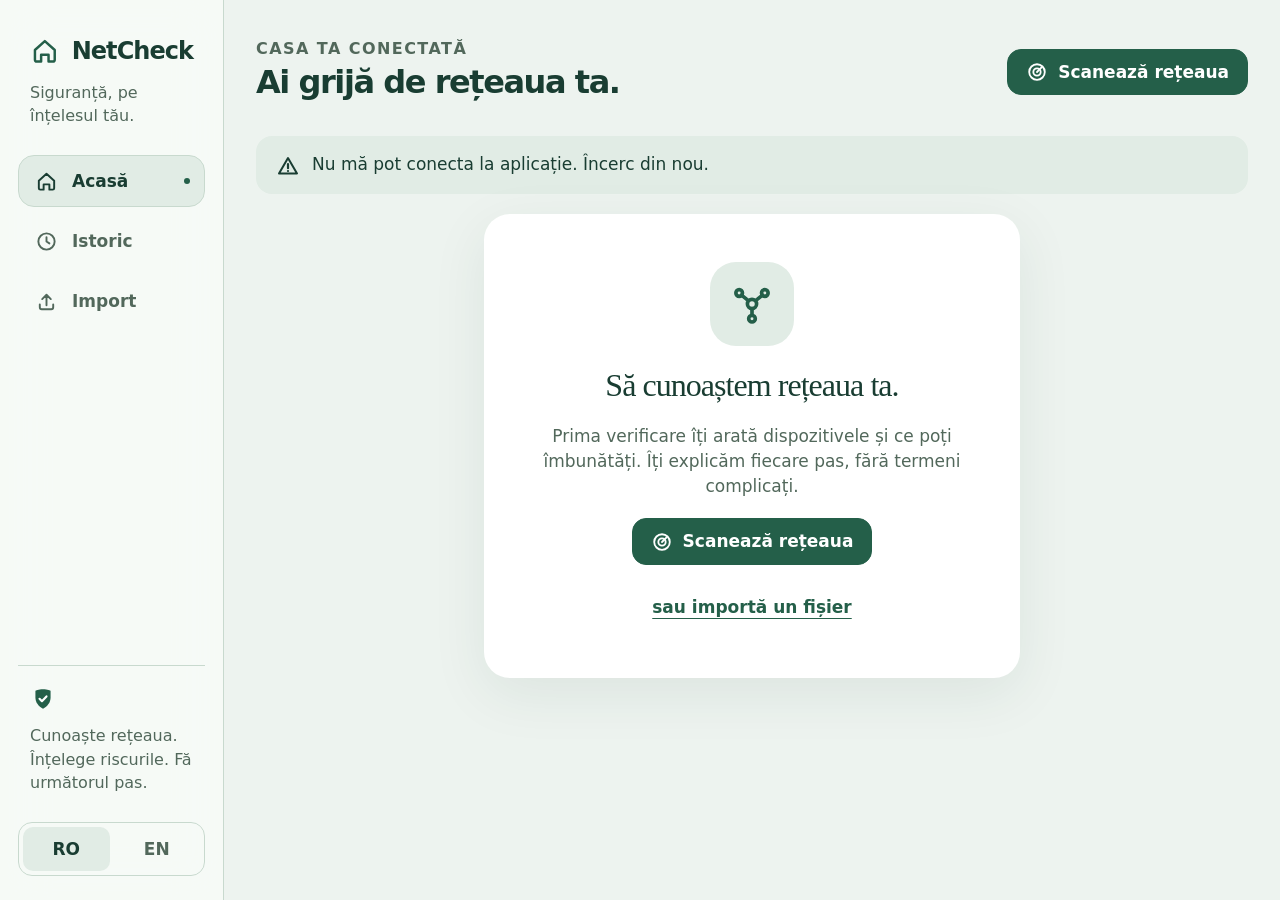
==== commit 5f9f3f5f: "UI Refactor" ====
--- a/netcheck/web/index.html
+++ b/netcheck/web/index.html
@@ -10,6 +10,7 @@
 <body>
 <svg width="0" height="0" style="position:absolute" aria-hidden="true" focusable="false">
   <defs>
+    <symbol id="i-house-network" viewBox="0 0 240 200"><path d="m20 90 100-76 100 76M40 72v112h160V72M98 184v-60h44v60" fill="none" stroke="currentColor" stroke-width="4" stroke-linejoin="round"/><path d="M62 98h22v25H62zM156 98h22v25h-22z" fill="none" stroke="currentColor" stroke-width="3"/><circle cx="120" cy="75" r="8" fill="currentColor"/><path d="m77 105 43-30 43 30M120 83v34" fill="none" stroke="currentColor" stroke-width="2" stroke-dasharray="4 5"/></symbol>
     <symbol id="i-logo" viewBox="0 0 24 24"><path d="M12 3c4.2 0 7 1.4 7 1.4v6.2c0 4.6-2.9 8.2-7 10.4-4.1-2.200-7-5.800-7-10.400V4.400S7.800 3 12 3z" fill="currentColor"/><path d="M8.800 11.800l2.200 2.200 4.200-4.400" fill="none" stroke="var(--logo-mark, #fff)" stroke-width="2" stroke-linecap="round" stroke-linejoin="round"/></symbol>
     <symbol id="i-home" viewBox="0 0 24 24"><path d="M4 11.200L12 4l8 7.200V19a1.500 1.500 0 01-1.500 1.500H15v-5.500H9v5.500H5.500A1.500 1.500 0 014 19v-7.800z" fill="none" stroke="currentColor" stroke-width="2" stroke-linejoin="round"/></symbol>
     <symbol id="i-clock" viewBox="0 0 24 24"><circle cx="12" cy="12" r="8.500" fill="none" stroke="currentColor" stroke-width="2"/><path d="M12 7.500V12l3 2" fill="none" stroke="currentColor" stroke-width="2" stroke-linecap="round" stroke-linejoin="round"/></symbol>
@@ -48,12 +49,14 @@
 
 <div class="app">
   <aside class="sidebar" aria-label="NetCheck">
-    <div class="brand"><svg class="logo" aria-hidden="true"><use href="#i-logo"/></svg><span data-i18n="appName"></span></div>
+    <div class="brand"><svg class="logo" aria-hidden="true"><use href="#i-home"/></svg><span data-i18n="appName"></span></div>
+    <p class="brand-caption" data-i18n="brandCaption"></p>
     <nav class="nav" data-i18n-aria="navLabel">
       <button type="button" class="nav-item" data-page="home"><svg aria-hidden="true"><use href="#i-home"/></svg><span data-i18n="navHome"></span></button>
       <button type="button" class="nav-item" data-page="history"><svg aria-hidden="true"><use href="#i-clock"/></svg><span data-i18n="navHistory"></span></button>
       <button type="button" class="nav-item" data-page="import"><svg aria-hidden="true"><use href="#i-upload"/></svg><span data-i18n="navImport"></span></button>
     </nav>
+    <div class="sidebar-note"><svg aria-hidden="true"><use href="#i-logo"/></svg><p data-i18n="sidebarNote"></p></div>
     <div class="lang" role="radiogroup" data-i18n-aria="language">
       <button type="button" role="radio" class="lang-opt" id="lang-ro" data-lang="ro" lang="ro" aria-label="Română">RO</button>
       <button type="button" role="radio" class="lang-opt" id="lang-en" data-lang="en" lang="en" aria-label="English">EN</button>
--- a/netcheck/web/style.css
+++ b/netcheck/web/style.css
@@ -1,349 +1,2105 @@
-/* NetCheck — bleumarin + alb murdar. Tokens first; see docs/design-plan.md. */
+/* NetCheck — a connected home, a legible map, and a practical guide.
+All content surfaces are opaque. Only the navigation may use translucency. */
 :root {
   color-scheme: light dark;
-  --bg: #F4F1EA; --surf: #FBFAF6; --tint: #E7E2D6; --track: #D9D3C3; --dash: #8A826E;
-  --label: #14213D; --label-2: #4A5671;
-  --navy: #1B3A78; --on-navy: #F4F1EA;
-  --high: #B3201A; --medium: #9A4400; --low: #6F5400; --info: #33527F; --good: #1A6B2F;
-  --high-bg: #F6E1DD; --medium-bg: #F4E4D2; --low-bg: #EFE8C9; --info-bg: #DFE6F1; --good-bg: #DCEBDD;
-  --shadow: 0 18px 48px rgba(20, 33, 61, .18);
-  --glass: rgba(251, 250, 246, .72); --glass-solid: #FBFAF6;
-  --logo-mark: #F4F1EA;
-  --r-row: 14px; --r-card: 24px; --r-panel: 28px;
-  --font: -apple-system, BlinkMacSystemFont, "SF Pro Text", "SF Pro Display", system-ui, "Segoe UI", sans-serif;
-  --t: 160ms;
-}
-@media (prefers-color-scheme: dark) {
+  --bg: #EDF3EF;
+  --surf: #FFFFFF;
+  --tint: #E1ECE5;
+  --track: #C8D9CE;
+  --dash: #597565;
+  --label: #193D32;
+  --label-2: #52685B;
+  --navy: #245F49;
+  --on-navy: #FFFFFF;
+  --high: #A43225;
+  --medium: #88500F;
+  --low: #6D5911;
+  --info: #3A5887;
+  --good: #246446;
+  --high-bg: #FBEAE5;
+  --medium-bg: #F8EEDC;
+  --low-bg: #F3EFD7;
+  --info-bg: #EBEFF9;
+  --good-bg: #E0F0E5;
+  --shadow: 0 16px 56px #193D3214;
+  --glass: rgba(247,251,248,.88);
+  --glass-solid: #F7FBF8;
+  --logo-mark: #FFFFFF;
+  --r-row: 16px;
+  --r-card: 26px;
+  --r-panel: 28px;
+  --font: -apple-system,BlinkMacSystemFont,"Segoe UI",system-ui,sans-serif;
+  --t: 180ms;
+  --map: #F7FAF8;
+  --map-line: #DDE8E0;
+  --editorial: Georgia,"Times New Roman",serif;
+}
+@media(prefers-color-scheme:dark) {
   :root {
-    --bg: #0A1428; --surf: #12203D; --tint: #1C2F55; --track: #2A3F6B; --dash: #6F86B5;
-    --label: #F3EFE4; --label-2: #B0BAD0;
-    --navy: #E8E2D2; --on-navy: #0A1428;
-    --high: #FF9A90; --medium: #FFB866; --low: #EBCB5A; --info: #9DBDEB; --good: #6FDC88;
-    --high-bg: #3A1F27; --medium-bg: #38281F; --low-bg: #353019; --info-bg: #1D3158; --good-bg: #17352A;
-    --shadow: 0 18px 48px rgba(0, 0, 0, .5);
-    --glass: rgba(18, 32, 61, .66); --glass-solid: #12203D;
-    --logo-mark: #0A1428;
-  }
-}
-@media (prefers-contrast: more) {
-  :root { --label-2: var(--label); --track: #8C8676; }
+    --bg: #10241D;
+    --surf: #1A3027;
+    --tint: #2A4537;
+    --track: #486553;
+    --dash: #A0BCA9;
+    --label: #EDF6EE;
+    --label-2: #B6CABA;
+    --navy: #A1DDB9;
+    --on-navy: #132A1E;
+    --high: #FFB4A5;
+    --medium: #F6C47D;
+    --low: #E4D780;
+    --info: #B1C8F4;
+    --good: #A1DDB9;
+    --high-bg: #482D28;
+    --medium-bg: #433622;
+    --low-bg: #3E3A22;
+    --info-bg: #2A364C;
+    --good-bg: #264735;
+    --shadow: 0 16px 56px #00000020;
+    --glass: rgba(20,43,33,.92);
+    --glass-solid: #142B21;
+    --logo-mark: #132A1E;
+    --map: #182E25;
+    --map-line: #2E493A;
+  }
+}
+* {
+  box-sizing: border-box;
+}
+html {
+  font-size: 100%;
+}
+body {
+  margin: 0;
+  background: var(--bg);
+  color: var(--label);
+  font: 400 1.0625rem/1.45 var(--font);
+  -webkit-font-smoothing: antialiased;
+}
+button,input {
+  font: inherit;
+  color: inherit;
+}
+button {
+  cursor: pointer;
+}
+button:disabled {
+  cursor: not-allowed;
+}
+h1,h2,h3,h4,p,ul,ol,dl,dd {
+  margin: 0;
+  padding: 0;
+}
+ul {
+  list-style: none;
+}
+svg {
+  display: block;
+}
+a {
+  color: var(--navy);
+}
+[hidden] {
+  display: none!important;
+}
+.sr-only {
+  position: absolute;
+  width: 1px;
+  height: 1px;
+  margin: -1px;
+  padding: 0;
+  overflow: hidden;
+  clip: rect(0 0 0 0);
+  white-space: nowrap;
+  border: 0;
+}
+:focus-visible {
+  outline: 3px solid var(--navy);
+  outline-offset: 4px;
+}
+h1:focus,h2:focus {
+  outline: none;
+}
+.skip {
+  position: fixed;
+  left: 16px;
+  top: -100px;
+  z-index: 100;
+  background: var(--navy);
+  color: var(--on-navy);
+  padding: 14px 22px;
+  border-radius: 12px;
+}
+.skip:focus {
+  top: 12px;
+}
+.side,.vlist,.hist-main,.insp-body,.menu-list,.device-list {
+  scrollbar-width: thin;
+  scrollbar-color: var(--dash) transparent;
+}
+.eyebrow {
+  font-size: 1rem;
+  letter-spacing: .09em;
+  text-transform: uppercase;
+  font-weight: 650;
+  color: var(--label-2);
+}
+.muted {
+  color: var(--label-2);
+}
+.app {
+  height: 100dvh;
+  display: grid;
+  grid-template-columns: 224px minmax(0,1fr);
+}
+.sidebar {
+  position: sticky;
+  top: 0;
+  align-self: start;
+  width: 224px;
+  height: 100dvh;
+  padding: 34px 18px 24px;
+  display: flex;
+  flex-direction: column;
+  gap: 28px;
+  border-right: 1px solid var(--track);
+  background: var(--glass-solid);
+}
+@supports(backdrop-filter:blur(1px)) {
+  .sidebar {
+    background: var(--glass);
+    backdrop-filter: blur(24px) saturate(1.2);
+    -webkit-backdrop-filter: blur(24px) saturate(1.2);
+  }
+}
+.brand {
+  display: flex;
+  align-items: center;
+  gap: 12px;
+  font-size: 1.5rem;
+  font-weight: 750;
+  letter-spacing: -.04em;
+  padding: 0 12px;
+}
+.logo {
+  width: 32px;
+  height: 32px;
+  color: var(--navy);
+}
+.brand-caption {
+  font-size: 1rem;
+  color: var(--label-2);
+  padding: 0 12px;
+  margin-top: -16px;
+}
+.nav {
+  display: grid;
+  gap: 8px;
+}
+.nav-item {
+  position: relative;
+  display: flex;
+  align-items: center;
+  gap: 14px;
+  min-height: 52px;
+  padding: 12px 16px;
+  border: 1px solid transparent;
+  border-radius: 16px;
+  background: transparent;
+  color: var(--label-2);
+  font-weight: 550;
+  text-align: left;
+  transition: background var(--t);
+}
+.nav-item svg {
+  width: 23px;
+  height: 23px;
+  flex: none;
+}
+.nav-item span {
+  min-width: 0;
+  overflow-wrap: anywhere;
+}
+.nav-item:hover {
+  background: var(--tint);
+}
+.nav-item[aria-current=page] {
+  background: var(--tint);
+  color: var(--label);
+  font-weight: 700;
+  border-color: var(--track);
+}
+.nav-item[aria-current=page]:after {
+  content: "";
+  position: absolute;
+  right: 14px;
+  width: 6px;
+  height: 6px;
+  background: var(--navy);
+  border-radius: 50%;
+}
+.sidebar-note {
+  margin-top: auto;
+  padding: 20px 12px 0;
+  display: grid;
+  gap: 12px;
+  border-top: 1px solid var(--track);
+  color: var(--label-2);
+  font-size: 1rem;
+}
+.sidebar-note svg {
+  width: 26px;
+  height: 26px;
+  color: var(--navy);
+}
+.lang {
+  display: grid;
+  grid-template-columns: 1fr 1fr;
+  gap: 4px;
+  padding: 4px;
+  border: 1px solid var(--track);
+  border-radius: 14px;
+}
+.lang-opt {
+  min-height: 44px;
+  border: 0;
+  border-radius: 10px;
+  background: transparent;
+  color: var(--label-2);
+  font-weight: 650;
+}
+.lang-opt[aria-checked=true] {
+  background: var(--tint);
+  color: var(--label);
+}
+.main {
+  min-width: 0;
+  height: 100dvh;
+  overflow-y: auto;
+  padding: 28px 32px;
+}
+.page {
+  display: flex;
+  flex-direction: column;
+  gap: 20px;
+  height: 100%;
+  min-height: 0;
+}
+.page-head {
+  display: flex;
+  justify-content: space-between;
+  align-items: center;
+  gap: 24px;
+  flex: none;
+  min-height: 88px;
+}
+.page-head h1 {
+  font-size: clamp(1.75rem,2.5vw,2.5rem);
+  line-height: 1.15;
+  font-weight: 650;
+  letter-spacing: -.045em;
+  margin: 4px 0 6px;
+}
+.page-sub {
+  font-size: 1rem;
+  color: var(--label-2);
+}
+.page-sub:empty {
+  display: none;
+}
+.actions {
+  display: flex;
+  align-items: center;
+  gap: 8px;
+  flex-wrap: wrap;
+  justify-content: flex-end;
+}
+.btn {
+  display: inline-flex;
+  justify-content: center;
+  align-items: center;
+  gap: 10px;
+  min-height: 46px;
+  padding: 10px 18px;
+  border: 1px solid var(--track);
+  border-radius: 14px;
+  background: var(--surf);
+  color: var(--label);
+  font-weight: 600;
+  text-decoration: none;
+  transition: background var(--t),box-shadow var(--t);
+}
+.btn svg {
+  width: 22px;
+  height: 22px;
+  flex: none;
+}
+.btn:hover {
+  background: var(--tint);
+}
+.btn.primary {
+  background: var(--navy);
+  color: var(--on-navy);
+  border-color: var(--navy);
+}
+.btn.primary:hover {
+  box-shadow: 0 0 0 3px var(--track);
+}
+.btn.plain {
+  background: transparent;
+  border-color: transparent;
+  padding: 10px;
+}
+.btn.danger {
+  background: var(--high-bg);
+  color: var(--high);
+  border-color: transparent;
+}
+.btn:disabled {
+  opacity: .55;
+  box-shadow: none;
+}
+.link {
+  background: none;
+  border: 0;
+  padding: 10px 4px;
+  min-height: 44px;
+  color: var(--navy);
+  font-weight: 650;
+  text-decoration: underline;
+  text-underline-offset: 5px;
+}
+.card {
+  background: var(--surf);
+  border-radius: var(--r-card);
+  padding: 24px;
+  min-width: 0;
+  box-shadow: 0 2px 6px #193D3203;
+}
+.card>h2,.card-title {
+  font-size: 1.375rem;
+  line-height: 1.25;
+  font-weight: 650;
+  letter-spacing: -.025em;
+}
+.empty {
+  display: grid;
+  place-items: center;
+  gap: 20px;
+  text-align: center;
+  margin: auto;
+  max-width: 640px;
+  padding: 48px;
+  box-shadow: var(--shadow);
+}
+.empty svg.big {
+  width: 84px;
+  height: 84px;
+  color: var(--navy);
+  background: var(--tint);
+  padding: 20px;
+  border-radius: 26px;
+}
+.empty h2 {
+  font-family: var(--editorial);
+  font-size: 2rem;
+  font-weight: 400;
+  line-height: 1.2;
+  letter-spacing: -.03em;
+}
+.empty p {
+  max-width: 440px;
+  color: var(--label-2);
+}
+.notice {
+  display: flex;
+  align-items: flex-start;
+  gap: 12px;
+  padding: 16px 20px;
+  border-radius: 16px;
+  background: var(--tint);
+  flex: none;
+  overflow-wrap: anywhere;
+}
+.notice svg {
+  width: 24px;
+  height: 24px;
+  flex: none;
+  margin-top: 2px;
+}
+.notice.bad {
+  background: var(--high-bg);
+  color: var(--high);
+}
+.notice.bad .muted {
+  color: inherit;
+}
+.notice strong {
+  display: block;
+  margin-bottom: 6px;
+}
+.steps {
+  display: grid;
+  gap: 12px;
+  padding-left: 24px;
+}
+.steps li {
+  padding-left: 4px;
+}
+.spinner {
+  width: 22px;
+  height: 22px;
+  flex: none;
+  border-radius: 50%;
+  border: 3px solid var(--track);
+  border-top-color: var(--navy);
+  animation: spin 1s linear infinite;
+}
+@keyframes spin {
+  to {
+    transform: rotate(360deg);
+  }
+}
+/* The right track remains stable while its details overlay opens. */
+.nv {
+  position: relative;
+  display: grid;
+  flex: 1;
+  min-height: 43.75rem;
+  gap: 20px;
+  grid-template-columns: minmax(0,1fr) 352px;
+  grid-template-rows: minmax(6.875rem, auto) minmax(0,1fr) 13.5rem;
+  grid-template-areas: "overview overview" "graf lateral" "vuln lateral";
+}
+.overview {
+  grid-area: overview;
+  position: relative;
+  display: flex;
+  align-items: center;
+  gap: 24px;
+  padding: 18px 28px;
+  background: var(--tint);
+  border-radius: 24px;
+  min-width: 0;
+}
+.house-network {
+  width: 104px;
+  height: 84px;
+  flex: none;
+  color: var(--navy);
+}
+.overview-copy {
+  flex: 1;
+  min-width: 0;
+}
+.overview h2 {
+  font-family: var(--editorial);
+  font-weight: 400;
+  font-size: 1.75rem;
+  line-height: 1.15;
+  letter-spacing: -.025em;
+  margin: 4px 0;
+}
+.overview .muted {
+  font-size: 1rem;
+}
+.overview .btn {
+  flex: none;
+  background: var(--surf);
+}
+.nv-graf {
+  grid-area: graf;
+  display: flex;
+  flex-direction: column;
+  position: relative;
+  overflow: hidden;
+  padding: 22px 24px 12px;
+  background: var(--map);
+  border: 1px solid var(--track);
+}
+.nv-graf-head {
+  display: flex;
+  gap: 12px;
+  align-items: baseline;
+  flex-wrap: wrap;
+  flex: none;
+}
+.nv-graf-head h2 {
+  font-size: 1.375rem;
+  letter-spacing: -.025em;
+  font-weight: 650;
+}
+.nv-graf-head p {
+  font-size: 1rem;
+  flex: 1;
+}
+.graph-toolbar {
+  display: flex;
+  align-items: center;
+  justify-content: space-between;
+  gap: 12px;
+  margin-top: 12px;
+  flex: none;
+  font-size: 1rem;
+}
+.view-picker {
+  display: flex;
+  gap: 2px;
+  background: var(--tint);
+  padding: 3px;
+  border-radius: 12px;
+}
+.view-opt {
+  min-height: 44px;
+  padding: 6px 10px;
+  border: 0;
+  background: transparent;
+  font-size: 1rem;
+  gap: 6px;
+  border-radius: 9px;
+  font-weight: 500;
+}
+.view-opt svg {
+  width: 20px;
+  height: 20px;
+}
+.view-opt[aria-pressed=true] {
+  background: var(--surf);
+  box-shadow: 0 1px 4px #00000012;
+}
+.view-opt:hover {
+  background: var(--surf);
+}
+.graph {
+  position: relative;
+  flex: 1;
+  min-height: 0;
+  background: radial-gradient(ellipse at center,transparent 0 36%,var(--map-line) 36.2% 36.7%,transparent 37% 64%,var(--map-line) 64.2% 64.7%,transparent 65%);
+}
+.graph svg.map {
+  position: absolute;
+  inset: 0;
+  width: 100%;
+  height: 100%;
+}
+.graph .none {
+  position: absolute;
+  inset: 0;
+  display: grid;
+  place-items: center;
+  text-align: center;
+  padding: 24px;
+}
+.edge {
+  fill: none;
+  stroke: var(--track);
+  stroke-width: 1.5;
+  stroke-linecap: round;
+  stroke-dasharray: 4 6;
+}
+.node {
+  cursor: pointer;
+  outline: none;
+}
+.node .disc {
+  fill: var(--surf);
+  stroke-width: 2;
+}
+.node .glyph {
+  color: var(--label);
+}
+.node:hover .disc,.node[aria-pressed=true] .disc {
+  fill: var(--tint);
+  stroke-width: 3;
+}
+.node:focus-visible .focus {
+  stroke: var(--navy);
+  stroke-width: 3;
+}
+.node .focus {
+  fill: none;
+  stroke: transparent;
+  stroke-width: 2;
+}
+.node .badge {
+  fill: var(--surf);
+}
+.node text {
+  fill: var(--label);
+  font-size: 16px;
+  font-weight: 650;
+  text-anchor: middle;
+  paint-order: stroke;
+  stroke: var(--map);
+  stroke-width: 5px;
+  stroke-linejoin: round;
+}
+.node text.sub {
+  font-weight: 500;
+  fill: var(--label-2);
+}
+.hub .disc {
+  fill: var(--navy);
+}
+.hub .glyph {
+  color: var(--on-navy);
+}
+.node.generic .disc {
+  stroke: none;
+}
+.sev-none {
+  --sev: var(--good);
+  --sev-bg: var(--good-bg);
+}
+.sev-high {
+  --sev: var(--high);
+  --sev-bg: var(--high-bg);
+}
+.sev-medium {
+  --sev: var(--medium);
+  --sev-bg: var(--medium-bg);
+}
+.sev-low {
+  --sev: var(--low);
+  --sev-bg: var(--low-bg);
+}
+.sev-info {
+  --sev: var(--info);
+  --sev-bg: var(--info-bg);
+}
+.node.sev-high .disc,.node.sev-medium .disc,.node.sev-low .disc,.node.sev-info .disc {
+  stroke: var(--sev);
+}
+.node .badge-icon {
+  color: var(--sev);
+}
+.device-list {
+  overflow-y: auto;
+  min-height: 0;
+  margin-top: 12px;
+  display: grid;
+  gap: 8px;
+  align-content: start;
+}
+.device-item {
+  width: 100%;
+  padding: 12px;
+  background: var(--surf);
+  justify-content: flex-start;
+  font-weight: 400;
+}
+.device-item>span:first-of-type {
+  display: grid;
+  text-align: left;
+  flex: 1;
+  min-width: 0;
+}
+.device-item strong {
+  font-weight: 600;
+}
+.device-item .muted {
+  font-size: 1rem;
+}
+.device-severity {
+  display: flex;
+  align-items: center;
+  gap: 6px;
+  color: var(--sev);
+  font-size: 1rem;
+}
+.device-severity svg {
+  width: 20px;
+  height: 20px;
+}
+.nv-lateral {
+  grid-area: lateral;
+  position: relative;
+  min-width: 0;
+  min-height: 0;
+}
+.side {
+  position: absolute;
+  inset: 0;
+  display: flex;
+  flex-direction: column;
+  gap: 20px;
+  overflow-y: auto;
+  scrollbar-gutter: stable;
+}
+.side .card {
+  flex: none;
+}
+.score-card {
+  display: grid;
+  grid-template-columns: 120px minmax(0,1fr);
+  grid-template-areas: "title title" "ring info";
+  align-items: center;
+  gap: 20px 16px;
+  padding: 24px;
+  background: var(--surf);
+  border: 1px solid var(--track);
+}
+.score-card>h2 {
+  grid-area: title;
+  font-size: 1.0625rem;
+  font-weight: 600;
+  letter-spacing: 0;
+}
+.score-info {
+  grid-area: info;
+  display: grid;
+  gap: 12px;
+  justify-items: start;
+}
+.ring {
+  grid-area: ring;
+  position: relative;
+  width: 120px;
+  height: 120px;
+}
+.ring svg {
+  width: 100%;
+  height: 100%;
+  transform: rotate(-90deg);
+}
+.ring .track {
+  fill: none;
+  stroke: var(--tint);
+  stroke-width: 7;
+}
+.ring .arc {
+  fill: none;
+  stroke: var(--arc,var(--navy));
+  stroke-width: 7;
+  stroke-linecap: round;
+  transition: stroke-dasharray 300ms ease;
+}
+.ring .center {
+  position: absolute;
+  inset: 0;
+  display: grid;
+  place-content: center;
+  text-align: center;
+}
+.ring .num {
+  font-size: 2.75rem;
+  font-weight: 650;
+  line-height: 1.05;
+  letter-spacing: -.06em;
+  font-variant-numeric: tabular-nums;
+}
+.ring .of {
+  color: var(--label-2);
+  font-size: 1rem;
+}
+.verdict {
+  display: inline-flex;
+  align-items: center;
+  gap: 7px;
+  color: var(--v-fg);
+  font-weight: 650;
+  font-size: 1rem;
+}
+.verdict svg {
+  width: 22px;
+  height: 22px;
+  flex: none;
+}
+.verdict.good {
+  --v-fg: var(--good);
+}
+.verdict.medium {
+  --v-fg: var(--medium);
+}
+.verdict.bad {
+  --v-fg: var(--high);
+}
+.score-note {
+  font-size: 1rem;
+  color: var(--label-2);
+  line-height: 1.45;
+}
+.sev-card {
+  padding: 24px;
+}
+.sev-card h2 {
+  font-size: 1.0625rem;
+  font-weight: 600;
+  margin-bottom: 22px;
+}
+.sev-rows {
+  display: grid;
+  gap: 18px;
+}
+.sev-row {
+  display: grid;
+  grid-template-columns: 36px minmax(0,1fr) auto;
+  grid-template-areas: "ic lab num" "ic bar bar";
+  align-items: center;
+  column-gap: 12px;
+  row-gap: 5px;
+}
+.sev-row .ic {
+  grid-area: ic;
+  display: grid;
+  place-items: center;
+  width: 36px;
+  height: 36px;
+  border-radius: 12px;
+  background: var(--sev-bg);
+  color: var(--sev);
+}
+.sev-row .ic svg {
+  width: 22px;
+  height: 22px;
+}
+.sev-row .lab {
+  grid-area: lab;
+  font-size: 1rem;
+}
+.sev-row .num {
+  grid-area: num;
+  font-weight: 650;
+  font-variant-numeric: tabular-nums;
+}
+.sev-row .bar {
+  grid-area: bar;
+  height: 5px;
+  border-radius: 99px;
+  background: var(--tint);
+  overflow: hidden;
+}
+.sev-row .bar i {
+  display: block;
+  height: 100%;
+  border-radius: inherit;
+  background: var(--sev);
+}
+.nv-vuln {
+  grid-area: vuln;
+  display: flex;
+  flex-direction: column;
+  overflow: hidden;
+  padding: 20px 16px 14px 24px;
+}
+.nv-vuln-head {
+  display: flex;
+  align-items: baseline;
+  justify-content: space-between;
+  gap: 12px;
+  padding: 0 8px 14px 0;
+  flex: none;
+}
+.nv-vuln-head h2 {
+  font-family: var(--editorial);
+  font-size: 1.5rem;
+  font-weight: 400;
+  letter-spacing: -.02em;
+}
+.nv-vuln-head p {
+  font-size: 1rem;
+}
+.vlist {
+  flex: 1;
+  min-height: 0;
+  overflow-y: auto;
+  scrollbar-gutter: stable;
+  padding-right: 8px;
+  display: grid;
+  align-content: start;
+  gap: 8px;
+}
+.vgroup {
+  padding: 12px 0 4px;
+  font-weight: 600;
+  color: var(--sev);
+  display: flex;
+  align-items: center;
+  gap: 8px;
+  font-size: 1rem;
+}
+.vgroup:first-child {
+  display: none;
+}
+.vgroup svg {
+  width: 20px;
+  height: 20px;
+}
+.vrow {
+  display: grid;
+  grid-template-columns: 40px minmax(0,1fr) auto 20px;
+  align-items: center;
+  gap: 12px;
+  width: 100%;
+  min-height: 62px;
+  padding: 12px;
+  border: 1px solid var(--track);
+  border-radius: 14px;
+  background: var(--surf);
+  text-align: left;
+  transition: background var(--t);
+}
+.vrow:hover,.vrow[aria-pressed=true] {
+  background: var(--tint);
+}
+.vrow .sq {
+  display: grid;
+  place-items: center;
+  width: 40px;
+  height: 40px;
+  background: var(--sev-bg);
+  color: var(--sev);
+  border-radius: 12px;
+}
+.vrow .sq svg {
+  width: 24px;
+  height: 24px;
+}
+.vrow .t {
+  font-weight: 600;
+  min-width: 0;
+  overflow-wrap: anywhere;
+}
+.vrow .w {
+  color: var(--label-2);
+  font-size: 1rem;
+  font-variant-numeric: tabular-nums;
+  overflow-wrap: anywhere;
+}
+.vrow .go {
+  width: 20px;
+  height: 20px;
+  color: var(--label-2);
+}
+.vrow.priority {
+  grid-template-columns: 40px minmax(0,1fr) 20px;
+  min-height: 118px;
+  border: 0;
+  border-left: 4px solid var(--sev);
+  background: var(--sev-bg);
+  padding: 16px;
+}
+.vrow.priority .body {
+  display: grid;
+  gap: 5px;
+  min-width: 0;
+}
+.vrow.priority .kick {
+  display: flex;
+  align-items: center;
+  gap: 7px;
+  color: var(--sev);
+  font-size: 1rem;
+  font-weight: 650;
+}
+.vrow.priority .kick svg {
+  width: 20px;
+  height: 20px;
+}
+.vrow.priority .sq {
+  background: var(--surf);
+}
+.vrow.priority .step {
+  font-size: 1rem;
+  color: var(--label);
+  overflow-wrap: anywhere;
+}
+.vrow.priority .step b {
+  font-weight: 650;
+}
+.clean {
+  display: grid;
+  place-items: center;
+  gap: 8px;
+  text-align: center;
+  padding: 12px;
+  margin: auto;
+  color: var(--label-2);
+  font-size: 1rem;
+}
+.clean svg {
+  width: 32px;
+  height: 32px;
+  color: var(--good);
+}
+.clean strong {
+  font-size: 1.125rem;
+  color: var(--label);
+}
+.inspector {
+  position: absolute;
+  inset: 0;
+  z-index: 5;
+  display: flex;
+  flex-direction: column;
+  overflow: hidden;
+  border: 1px solid var(--track);
+  border-radius: var(--r-panel);
+  background: var(--surf);
+  box-shadow: var(--shadow);
+  contain: layout paint;
+  opacity: 0;
+  visibility: hidden;
+  transition: opacity 120ms,visibility 0s linear 120ms;
+}
+.inspector[data-open=true] {
+  opacity: 1;
+  transform: none;
+  visibility: visible;
+  transition-delay: 0s;
+}
+.insp-head {
+  display: flex;
+  align-items: center;
+  gap: 12px;
+  padding: 16px;
+  border-bottom: 1px solid var(--track);
+  flex: none;
+}
+.insp-head h2 {
+  font-size: 1.125rem;
+  font-weight: 650;
+  flex: 1;
+  min-width: 0;
+}
+.insp-head .btn {
+  font-size: 1rem;
+}
+.insp-body {
+  flex: 1;
+  min-height: 0;
+  overflow-y: auto;
+  scrollbar-gutter: stable;
+  padding: 24px;
+  display: grid;
+  align-content: start;
+  gap: 22px;
+}
+.dev-ip {
+  font-size: 1.625rem;
+  letter-spacing: -.035em;
+  font-weight: 650;
+  font-variant-numeric: tabular-nums;
+}
+.facts {
+  display: grid;
+  grid-template-columns: auto minmax(0,1fr);
+  gap: 10px 16px;
+  font-size: 1rem;
+}
+.facts dt {
+  color: var(--label-2);
+}
+.facts dd {
+  overflow-wrap: anywhere;
+}
+.insp-body h3 {
+  font-size: 1.0625rem;
+  font-weight: 650;
+}
+.ports {
+  display: flex;
+  flex-wrap: wrap;
+  gap: 8px;
+}
+.port {
+  padding: 7px 12px;
+  border-radius: 10px;
+  background: var(--tint);
+  font-size: 1rem;
+  overflow-wrap: anywhere;
+  max-width: 100%;
+}
+.dfind {
+  display: grid;
+  gap: 16px;
+  padding: 20px 16px;
+  border-radius: 14px;
+  background: var(--sev-bg);
+  border-left: 3px solid var(--sev);
+  font-size: 1rem;
+}
+.dfind h4 {
+  display: flex;
+  gap: 8px;
+  align-items: flex-start;
+  color: var(--sev);
+  font-size: 1.0625rem;
+}
+.dfind h4 svg {
+  width: 22px;
+  height: 22px;
+  flex: none;
+}
+.dfind .sub {
+  font-weight: 650;
+}
+.insp-actions {
+  display: flex;
+}
+.insp-actions .btn {
+  width: 100%;
+}
+.chat-log {
+  display: grid;
+  gap: 16px;
+}
+.msg {
+  padding: 16px;
+  border-radius: 16px 16px 16px 4px;
+  background: var(--tint);
+  display: grid;
+  gap: 10px;
+}
+.msg.user {
+  background: var(--navy);
+  color: var(--on-navy);
+  justify-self: end;
+  max-width: 94%;
+  border-radius: 16px 16px 4px 16px;
+}
+.msg p {
+  white-space: pre-wrap;
+  overflow-wrap: anywhere;
+}
+.msg .who {
+  font-size: 1rem;
+  font-weight: 700;
+}
+.msg .badge {
+  justify-self: start;
+  background: var(--surf);
+  color: var(--label);
+  padding: 4px 10px;
+  border-radius: 8px;
+  font-size: 1rem;
+}
+.msg .src {
+  font-size: 1rem;
+  color: var(--label-2);
+}
+.scan-proposal {
+  display: grid;
+  gap: 12px;
+  padding: 16px;
+  border-radius: 12px;
+  background: var(--surf);
+  color: var(--label);
+}
+.chips {
+  display: flex;
+  flex-wrap: wrap;
+  gap: 8px;
+}
+.chip {
+  min-height: 46px;
+  padding: 10px 14px;
+  border: 1px solid var(--track);
+  border-radius: 12px;
+  background: var(--surf);
+  text-align: left;
+  font-size: 1rem;
+}
+.chip:hover {
+  background: var(--tint);
+}
+.chip:disabled {
+  opacity: .55;
+}
+.context {
+  padding: 10px 12px;
+  border-radius: 10px;
+  background: var(--info-bg);
+  color: var(--info);
+  font-size: 1rem;
+  overflow-wrap: anywhere;
+}
+.privacy {
+  font-size: 1rem;
+  color: var(--label-2);
+  line-height: 1.5;
+}
+.chat-form {
+  display: grid;
+  grid-template-columns: minmax(0,1fr) auto;
+  gap: 8px;
+  padding: 16px;
+  border-top: 1px solid var(--track);
+  flex: none;
+}
+.chat-form input {
+  width: 100%;
+  min-width: 0;
+  min-height: 48px;
+  padding: 10px 12px;
+  border: 1px solid var(--track);
+  border-radius: 12px;
+  background: var(--bg);
+  font-size: 1rem;
+}
+.chat-form .btn {
+  padding: 10px;
+  font-size: 1rem;
+}
+.chat-form .btn svg {
+  display: none;
+}
+.hist {
+  display: grid;
+  flex: 1;
+  min-height: 0;
+  gap: 24px;
+  grid-template-columns: minmax(0,1fr) 352px;
+}
+.hist-main {
+  min-height: 0;
+  overflow-y: auto;
+  scrollbar-gutter: stable;
+  display: grid;
+  align-content: start;
+  gap: 24px;
+  padding-right: 8px;
+}
+.hist-side {
+  position: relative;
+  min-height: 0;
+}
+.chart-wrap {
+  margin-top: 20px;
+  background: var(--map);
+  border-radius: 16px;
+  padding: 16px;
+}
+.chart-wrap svg {
+  width: 100%;
+  height: auto;
+  display: block;
+}
+.chart-grid {
+  stroke: var(--track);
+  stroke-width: 1;
+  stroke-dasharray: 3 6;
+}
+.chart-line {
+  fill: none;
+  stroke: var(--navy);
+  stroke-width: 3;
+  stroke-linecap: round;
+  stroke-linejoin: round;
+}
+.chart-pt {
+  fill: var(--surf);
+  stroke: var(--navy);
+  stroke-width: 3;
+}
+.chart-lab {
+  fill: var(--label-2);
+  font-size: 16px;
+  text-anchor: end;
+}
+.chart-val {
+  fill: var(--label);
+  font-size: 16px;
+  font-weight: 650;
+  text-anchor: middle;
+}
+.scan-list {
+  display: grid;
+  gap: 10px;
+  margin-top: 20px;
+}
+.scan-row {
+  display: grid;
+  grid-template-columns: minmax(0,1fr) auto;
+  align-items: center;
+  gap: 12px;
+  width: 100%;
+  min-height: 62px;
+  padding: 14px 18px;
+  border: 1px solid var(--track);
+  border-radius: 14px;
+  background: var(--surf);
+  text-align: left;
+}
+.scan-row:hover,.scan-row[aria-pressed=true] {
+  background: var(--tint);
+}
+.scan-row[aria-pressed=true] {
+  border-color: var(--navy);
+}
+.scan-row .when {
+  font-weight: 550;
+}
+.scan-row .sc {
+  font-weight: 650;
+  font-variant-numeric: tabular-nums;
+}
+.pickers {
+  display: flex;
+  flex-wrap: wrap;
+  gap: 16px;
+  margin-top: 20px;
+}
+.field {
+  position: relative;
+  display: grid;
+  gap: 8px;
+  min-width: 0;
+  flex: 1;
+}
+.field>span {
+  font-size: 1rem;
+  color: var(--label-2);
+  font-weight: 600;
+}
+.menu-btn {
+  display: flex;
+  align-items: center;
+  justify-content: space-between;
+  gap: 10px;
+  width: 100%;
+  min-height: 48px;
+  padding: 12px 16px;
+  border: 1px solid var(--track);
+  border-radius: 12px;
+  background: var(--surf);
+  text-align: left;
+}
+.menu-btn svg {
+  width: 20px;
+  height: 20px;
+  flex: none;
+}
+.menu-btn span {
+  overflow: hidden;
+  text-overflow: ellipsis;
+  white-space: nowrap;
+}
+.menu-list {
+  position: absolute;
+  z-index: 20;
+  top: 100%;
+  left: 0;
+  right: 0;
+  margin-top: 8px;
+  max-height: 260px;
+  overflow-y: auto;
+  padding: 8px;
+  border-radius: 14px;
+  border: 1px solid var(--track);
+  background: var(--surf);
+  box-shadow: var(--shadow);
+}
+.menu-opt {
+  display: flex;
+  align-items: center;
+  min-height: 48px;
+  padding: 10px 12px;
+  border-radius: 8px;
+  cursor: pointer;
+  overflow-wrap: anywhere;
+}
+.menu-opt[aria-selected=true] {
+  font-weight: 650;
+  background: var(--tint);
+}
+.menu-opt.active {
+  outline: 2px solid var(--navy);
+  outline-offset: -2px;
+}
+.cmp {
+  display: grid;
+  gap: 16px;
+  margin-top: 24px;
+}
+.cmp h3 {
+  font-size: 1.0625rem;
+  font-weight: 650;
+}
+.cmp ul {
+  display: grid;
+  gap: 8px;
+}
+.cmp li {
+  padding: 12px 16px;
+  border-radius: 10px;
+  background: var(--bg);
+  font-size: 1rem;
+  overflow-wrap: anywhere;
+}
+.cmp .big {
+  font-family: var(--editorial);
+  font-size: 1.75rem;
+  line-height: 1.2;
+  font-weight: 400;
+  letter-spacing: -.03em;
+}
+.drop {
+  display: grid;
+  place-items: center;
+  gap: 20px;
+  align-content: center;
+  text-align: center;
+  flex: 1;
+  min-height: 0;
+  margin: auto;
+  width: min(740px,100%);
+  max-height: 560px;
+  padding: 48px;
+  border: 1px solid var(--track);
+  border-radius: 32px;
+  background: var(--surf);
+  box-shadow: var(--shadow);
+}
+.drop.dragging {
+  background: var(--tint);
+  outline: 3px dashed var(--navy);
+  outline-offset: -12px;
+}
+.drop svg.big {
+  width: 96px;
+  height: 96px;
+  padding: 24px;
+  border-radius: 30px;
+  background: var(--tint);
+  color: var(--navy);
+}
+.drop h2 {
+  font-family: var(--editorial);
+  font-size: 2rem;
+  font-weight: 400;
+  letter-spacing: -.03em;
+}
+.drop p {
+  max-width: 500px;
+}
+.drop .muted:last-child {
+  font-size: 1rem;
+  padding-top: 20px;
+  border-top: 1px solid var(--track);
+}
+.results {
+  display: grid;
+  gap: 12px;
+  width: min(760px,100%);
+  margin: 0 auto;
+  flex: none;
+}
+.file-list {
+  display: grid;
+  gap: 16px;
+  max-width: 900px;
+  overflow-y: auto;
+}
+.file-card {
+  display: flex;
+  align-items: center;
+  gap: 20px;
+  width: 100%;
+  min-height: 94px;
+  padding: 24px;
+  border: 1px solid var(--track);
+  border-radius: 22px;
+  background: var(--surf);
+  color: var(--label);
+  font: inherit;
+  text-align: left;
+}
+.file-card:hover {
+  background: var(--tint);
+}
+.file-card svg {
+  width: 26px;
+  height: 26px;
+  flex: none;
+  color: var(--navy);
+}
+.file-card svg:first-child {
+  width: 56px;
+  height: 56px;
+  background: var(--tint);
+  border-radius: 16px;
+  padding: 14px;
+}
+.file-name {
+  flex: 1;
+  min-width: 0;
+  overflow: hidden;
+  text-overflow: ellipsis;
+  white-space: nowrap;
+  font-weight: 650;
+}
+.file-score {
+  font-weight: 650;
+  white-space: nowrap;
+  color: var(--navy);
+  font-variant-numeric: tabular-nums;
+}
+.notice .grow {
+  flex: 1;
+}
+.notice .icon-only {
+  width: 44px;
+  height: 44px;
+  flex: none;
+  border: 1px solid currentColor;
+  border-radius: 10px;
+  background: transparent;
+  padding: 10px;
+  color: inherit;
+}
+.notice .icon-only svg {
+  margin: 0;
+  width: 22px;
+  height: 22px;
+}
+dialog.sheet {
+  width: min(540px,calc(100vw - 32px));
+  max-height: calc(100dvh - 48px);
+  padding: 32px;
+  border: 1px solid var(--track);
+  border-radius: 28px;
+  background: var(--surf);
+  color: var(--label);
+  box-shadow: var(--shadow);
+  overflow-y: auto;
+}
+dialog.sheet::backdrop {
+  background: #071B1399;
+}
+dialog.sheet h2 {
+  font-family: var(--editorial);
+  font-size: 2rem;
+  font-weight: 400;
+  line-height: 1.15;
+  letter-spacing: -.03em;
+  margin-bottom: 24px;
+}
+dialog.sheet .body {
+  display: grid;
+  gap: 20px;
+}
+dialog.sheet .row-actions {
+  display: flex;
+  justify-content: flex-end;
+  gap: 10px;
+  margin-top: 28px;
+  flex-wrap: wrap;
+}
+.netfacts {
+  display: grid;
+  grid-template-columns: auto minmax(0,1fr);
+  gap: 14px 20px;
+  padding: 20px;
+  border-radius: 16px;
+  background: var(--tint);
+  font-size: 1rem;
+}
+.netfacts dt {
+  color: var(--label-2);
+}
+.netfacts dd {
+  font-weight: 600;
+  overflow-wrap: anywhere;
+}
+@media(max-width:1199px) and (min-width:900px) {
+  .app {
+    grid-template-columns: 190px minmax(0,1fr);
+  }
+  .sidebar {
+    width: 190px;
+    padding: 28px 12px;
+  }
+  .main {
+    padding: 24px;
+  }
+  .nv,.hist {
+    grid-template-columns: minmax(0,1fr) 320px;
+  }
+  .overview {
+    gap: 16px;
+    padding: 18px;
+  }
+  .house-network {
+    width: 76px;
+  }
+  .overview h2 {
+    font-size: 1.5rem;
+  }
+  .overview .btn {
+    padding: 10px;
+  }
+  .nv-graf-head p {
+    display: none;
+  }
+  .score-card {
+    padding: 18px;
+    grid-template-columns: 108px minmax(0,1fr);
+  }
+  .ring {
+    width: 108px;
+    height: 108px;
+  }
+}
+@media(max-width:899px) {
+  .app {
+    display: block;
+    height: auto;
+    min-height: 100dvh;
+  }
+  .sidebar {
+    position: relative;
+    z-index: 10;
+    flex-direction: row;
+    align-items: center;
+    flex-wrap: wrap;
+    gap: 16px 12px;
+    width: auto;
+    height: auto;
+    padding: 18px 18px 12px;
+    border-right: 0;
+    border-bottom: 1px solid var(--track);
+    background: var(--glass-solid);
+  }
+  .brand {
+    font-size: 1.375rem;
+    padding: 0;
+    margin-right: auto;
+  }
+  .logo {
+    width: 28px;
+    height: 28px;
+  }
+  .brand-caption,.sidebar-note {
+    display: none;
+  }
+  .lang {
+    margin: 0;
+    width: max(112px, 7rem);
+    padding: 2px;
+  }
+  .lang-opt {
+    min-height: 44px;
+  }
+  .nav {
+    order: 3;
+    flex-basis: 100%;
+    display: grid;
+    grid-template-columns: repeat(3,minmax(0,1fr));
+    gap: 8px;
+  }
+  .nav-item {
+    justify-content: center;
+    min-height: 48px;
+    padding: 10px 8px;
+    font-size: 1rem;
+    gap: 8px;
+  }
+  .nav-item svg {
+    width: 20px;
+    height: 20px;
+  }
+  .nav-item[aria-current=page]:after {
+    display: none;
+  }
+  .main {
+    height: auto;
+    padding: 24px 18px 32px;
+  }
+  .page {
+    height: auto;
+    gap: 20px;
+  }
+  .page-head {
+    align-items: flex-start;
+    flex-direction: column;
+    gap: 20px;
+  }
+  .page-head h1 {
+    font-size: 2rem;
+  }
+  .page-head .actions {
+    width: 100%;
+    justify-content: flex-start;
+  }
+  .page-head .actions .btn.primary {
+    width: 100%;
+  }
+  .page-sub {
+    font-size: 1rem;
+  }
+  .nv {
+    flex: none;
+    min-height: 0;
+    grid-template-columns: minmax(0,1fr);
+    grid-template-rows: auto auto 460px 340px;
+    grid-template-areas: "overview" "lateral" "graf" "vuln";
+    gap: 18px;
+  }
+  .overview {
+    padding: 22px;
+    gap: 16px;
+    flex-wrap: wrap;
+    align-items: flex-start;
+  }
+  .house-network {
+    width: 66px;
+    height: 64px;
+  }
+  .overview-copy {
+    flex-basis: calc(100% - 86px);
+  }
+  .overview h2 {
+    font-size: 1.5rem;
+    margin: 8px 0;
+  }
+  .overview .eyebrow {
+    font-size: 1rem;
+    letter-spacing: .04em;
+  }
+  .overview .btn {
+    width: 100%;
+  }
+  .nv-lateral {
+    position: static;
+  }
+  .side {
+    position: static;
+    overflow: visible;
+    scrollbar-gutter: auto;
+    gap: 18px;
+  }
+  .score-card {
+    padding: 24px;
+    grid-template-columns: 112px minmax(0,1fr);
+    gap: 16px;
+  }
+  .ring {
+    width: 112px;
+    height: 112px;
+  }
+  .sev-card {
+    padding: 24px;
+  }
+  .sev-rows {
+    grid-template-columns: repeat(auto-fit, minmax(min(100%, 8rem), 1fr));
+    gap: 20px;
+  }
+  .sev-row {
+    column-gap: 8px;
+    grid-template-columns: 30px minmax(0,1fr) auto;
+  }
+  .sev-row .ic {
+    width: 30px;
+    height: 30px;
+    border-radius: 10px;
+  }
+  .sev-row .ic svg {
+    width: 20px;
+    height: 20px;
+  }
+  .nv-graf {
+    padding: 22px 14px 10px;
+  }
+  .nv-graf-head {
+    padding: 0 6px;
+  }
+  .nv-graf-head p {
+    flex-basis: 100%;
+    font-size: 1rem;
+  }
+  .graph-toolbar {
+    padding: 0 6px;
+    gap: 6px;
+    flex-wrap: wrap;
+  }
+  .nv-vuln {
+    padding: 22px 14px 14px 20px;
+  }
+  .nv-vuln-head {
+    align-items: flex-start;
+  }
+  .nv-vuln-head h2 {
+    font-size: 1.5rem;
+    max-width: 230px;
+  }
+  .nv-vuln-head p {
+    white-space: nowrap;
+  }
+  .vrow {
+    grid-template-columns: 32px minmax(0,1fr) 18px;
+    gap: 10px;
+  }
+  .vrow>.w {
+    grid-column: 2;
+    font-size: 1rem;
+  }
+  .vrow>.go {
+    grid-column: 3;
+    grid-row: 1;
+  }
+  .vrow .sq {
+    width: 32px;
+    height: 36px;
+  }
+  .vrow.priority {
+    padding: 16px 12px;
+    grid-template-columns: minmax(0,1fr) 18px;
+  }
+  .vrow.priority>.sq {
+    display: none;
+  }
+  .vrow.priority .body {
+    grid-column: 1;
+  }
+  .vrow.priority>.go {
+    grid-column: 2;
+  }
+  .vrow .t {
+    font-size: 1.0625rem;
+  }
+  .inspector {
+    position: fixed;
+    left: 10px;
+    right: 10px;
+    bottom: 10px;
+    top: auto;
+    height: calc(100dvh - 40px);
+    max-height: 800px;
+    z-index: 30;
+    border-radius: 26px;
+    box-shadow: 0 0 0 100vmax #071B1377, var(--shadow);
+  }
+  .insp-body {
+    padding: 22px;
+  }
+  .insp-head {
+    padding: 14px;
+  }
+  .insp-head h2 {
+    font-size: 1.125rem;
+  }
+  .device-item {
+    gap: 10px;
+    padding: 12px 8px;
+  }
+  .device-item>svg {
+    width: 20px;
+    height: 20px;
+  }
+  .device-severity {
+    max-width: 110px;
+    line-height: 1.2;
+  }
+  .hist {
+    grid-template-columns: minmax(0,1fr);
+  }
+  .hist-main {
+    overflow: visible;
+    padding: 0;
+  }
+  .hist-side {
+    position: static;
+  }
+  .hist-side .side {
+    display: grid;
+    gap: 18px;
+  }
+  .chart-wrap {
+    padding: 8px;
+  }
+  .pickers {
+    flex-direction: column;
+  }
+  .card {
+    padding: 24px;
+  }
+  .empty {
+    padding: 36px 24px;
+    margin: 12px auto;
+  }
+  .empty h2 {
+    font-size: 1.875rem;
+  }
+  .drop {
+    padding: 36px 22px;
+    min-height: 490px;
+  }
+  .drop h2 {
+    font-size: 1.875rem;
+  }
+  .file-card {
+    gap: 12px;
+    padding: 18px;
+    flex-wrap: wrap;
+  }
+  .file-card svg:first-child {
+    width: 44px;
+    height: 44px;
+    padding: 10px;
+    border-radius: 12px;
+  }
+  .file-card .file-score {
+    margin-left: 56px;
+  }
+  .file-card svg:last-child {
+    margin-left: auto;
+  }
+  .file-name {
+    flex-basis: calc(100% - 70px);
+  }
+  dialog.sheet {
+    padding: 26px 22px;
+  }
+  dialog.sheet h2 {
+    font-size: 1.875rem;
+  }
+  dialog.sheet .row-actions .btn {
+    flex: 1;
+  }
+  .netfacts {
+    grid-template-columns: 1fr;
+    gap: 4px;
+    padding: 18px;
+  }
+  .netfacts dd+dt {
+    margin-top: 12px;
+  }
+  .device-item>span:first-of-type {
+    overflow-wrap: anywhere;
+  }
+}
+@media(prefers-reduced-transparency:reduce) {
+  .sidebar {
+    background: var(--glass-solid);
+    backdrop-filter: none;
+    -webkit-backdrop-filter: none;
+  }
+}
+@media(prefers-contrast:more) {
+  :root {
+    --label-2: var(--label);
+  }
+  .card,.nav-item,.btn,.file-card,.notice,.overview {
+    border: 1px solid var(--label);
+  }
+  .edge {
+    stroke: var(--label-2);
+  }
+  .sidebar {
+    background: var(--glass-solid);
+    backdrop-filter: none;
+  }
+}
+@media(prefers-reduced-motion:reduce) {
+  *,*::before,*::after {
+    animation: none!important;
+    transition: none!important;
+    scroll-behavior: auto!important;
+  }
+  .spinner {
+    border-top-color: var(--navy);
+  }
+}
+@media(min-width:900px) and (max-height:760px) {
+  .app,.main {
+    height: auto;
+    min-height: 100dvh;
+  }
+  .sidebar {
+    height: 100dvh;
+  }
+  .page {
+    min-height: 900px;
+  }
+  .nv {
+    min-height: 760px;
+  }
+}
+@media (min-width: 900px) {
+  #page-import .nv,
+  #page-home:has(> div > .notice.bad:not([hidden])) .nv {
+    min-height: 50rem;
+  }
 }
 
-* { box-sizing: border-box; }
-html { font-size: 100%; }
-.side, .vlist, .hist-main, .insp-body, .menu-list { scrollbar-width: thin; scrollbar-color: var(--dash) transparent; }
-body { margin: 0; background: var(--bg); color: var(--label); font: 400 1.0625rem/1.45 var(--font); -webkit-font-smoothing: antialiased; }
-button, input { font: inherit; color: inherit; }
-button { cursor: pointer; }
-h1, h2, h3, h4, p, ul, ol, dl, dd { margin: 0; padding: 0; }
-ul { list-style: none; }
-[hidden] { display: none !important; }
-.sr-only { position: absolute; width: 1px; height: 1px; margin: -1px; padding: 0; overflow: hidden; clip: rect(0 0 0 0); white-space: nowrap; border: 0; }
-svg { display: block; }
-:focus { outline: none; }
-:focus-visible { outline: 2px solid var(--navy); outline-offset: 2px; }
-.skip { position: absolute; left: 16px; top: -64px; z-index: 50; padding: 12px 20px; border-radius: 999px; background: var(--navy); color: var(--on-navy); text-decoration: none; }
-.skip:focus { top: 12px; }
+/* Continuous results: one page scroll, with device information below the score. */
+.app, .main { height: auto; min-height: 100dvh; }
+.main { overflow: visible; }
+.page { height: auto; }
+.nv, #page-import .nv, #page-home:has(> div > .notice.bad:not([hidden])) .nv {
+  min-height: 0;
+  display: grid;
+  grid-template-columns: minmax(0, 1fr) minmax(360px, 38%);
+  grid-template-rows: auto auto;
+  grid-template-areas: "graf lateral" "vuln lateral";
+  align-items: start;
+  gap: 24px;
+}
+.nv-graf { height: 500px; }
+.nv-lateral { position: static; display: grid; gap: 24px; }
+.nv-lateral .side { position: static; overflow: visible; display: block; }
+.nv .inspector, .nv .inspector[data-open=true] {
+  position: static;
+  inset: auto;
+  height: auto;
+  max-height: none;
+  opacity: 1;
+  visibility: visible;
+  transform: none;
+  contain: none;
+  box-shadow: none;
+  overflow: visible;
+  transition: none;
+}
+.nv .insp-body { flex: none; overflow: visible; min-height: 0; padding: 28px; }
+.nv .insp-head { padding: 20px; }
+.nv .nv-vuln { min-height: 440px; overflow: visible; padding: 28px; }
+.nv .vlist { overflow: visible; flex: none; padding: 0; gap: 12px; }
+.nv .vrow { min-height: 76px; padding: 16px; }
+.nv .vrow.priority { min-height: 140px; }
+.unselected-device { min-height: 420px; padding: 40px 28px; display: grid; align-content: center; justify-items: center; gap: 20px; text-align: center; }
+.unselected-device > svg { width: 56px; height: 56px; color: var(--dash); }
+.unselected-device h2 { font-size: 1.375rem; line-height: 1.3; }
+.unselected-device p { max-width: 320px; }
+.graph-toolbar { justify-content: flex-start; flex-wrap: wrap; }
+.graph-toolbar > p { margin-right: auto; }
+.view-picker { padding: 2px; }
+.view-opt { padding: 4px 8px; gap: 5px; font-weight: 500; border-radius: 8px; }
+.view-opt svg { width: 18px; height: 18px; }
+.map-tools { display: flex; align-items: center; border: 1px solid var(--track); border-radius: 10px; background: var(--surf); }
+.map-control { border: 0; background: transparent; padding: 4px 8px; min-width: 36px; min-height: 36px; font-size: 1rem; font-variant-numeric: tabular-nums; }
+.map-control:hover { background: var(--tint); }
+.graph { overflow: hidden; cursor: grab; }
+.graph.dragging { cursor: grabbing; }
+.graph .map { touch-action: none; }
+@media (pointer: fine) { .view-opt { min-height: 36px; } }
+@media (pointer: coarse) { .map-control { min-width: 44px; min-height: 44px; } }
+@media (max-width: 899px) {
+  .nv, #page-import .nv, #page-home:has(> div > .notice.bad:not([hidden])) .nv {
+    grid-template-columns: minmax(0, 1fr);
+    grid-template-rows: auto auto auto;
+    grid-template-areas: "graf" "lateral" "vuln";
+    gap: 20px;
+  }
+  .nv-graf { height: 500px; }
+  .nv .nv-vuln { padding: 24px 18px; min-height: 340px; }
+  .nv .insp-body { padding: 24px 20px; }
+  .unselected-device { min-height: 260px; padding: 30px 24px; }
+  .graph-toolbar > p { flex-basis: 100%; }
+  .nv .vrow.priority { grid-template-columns: minmax(0, 1fr) 18px; }
+}
+@media (min-width: 900px) {
+  .nv, #page-import .nv, #page-home:has(> div > .notice.bad:not([hidden])) .nv {
+    grid-template-rows: 500px auto;
+  }
+}
+.node.hub[aria-pressed=true] .glyph, .node.hub:hover .glyph { color: var(--label); }
 
-/* ---------- shell ---------- */
-.app { display: grid; grid-template-columns: 264px minmax(0, 1fr); height: 100vh; }
-.sidebar {
-  position: sticky; top: 0; align-self: start; width: 240px; height: calc(100vh - 24px); margin: 12px 0 12px 12px;
-  display: flex; flex-direction: column; gap: 24px; padding: 24px 16px 16px;
-  border-radius: var(--r-panel); background: var(--glass-solid);
-}
-@supports (backdrop-filter: blur(1px)) {
-  .sidebar { background: var(--glass); -webkit-backdrop-filter: blur(24px) saturate(1.4); backdrop-filter: blur(24px) saturate(1.4); }
-}
-@media (prefers-reduced-transparency: reduce) {
-  .sidebar { background: var(--glass-solid); -webkit-backdrop-filter: none; backdrop-filter: none; }
-}
-.brand { display: flex; align-items: center; gap: 12px; padding: 0 8px; font-size: 1.375rem; font-weight: 700; letter-spacing: -.01em; }
-.logo { width: 32px; height: 32px; color: var(--navy); }
-.nav { display: grid; gap: 4px; }
-.nav-item {
-  display: flex; align-items: center; gap: 12px; min-height: 48px; padding: 0 16px; border: 0; border-radius: 999px;
-  background: transparent; color: var(--label-2); font-weight: 500; text-align: left;
-  transition: background var(--t), color var(--t);
-}
-.nav-item svg { width: 24px; height: 24px; flex: none; }
-.nav-item:hover { background: var(--tint); color: var(--label); }
-.nav-item:active { transform: scale(.98); }
-.nav-item[aria-current="page"] { background: var(--navy); color: var(--on-navy); font-weight: 600; }
-.lang { display: grid; grid-template-columns: 1fr 1fr; gap: 4px; margin-top: auto; padding: 4px; border-radius: 999px; background: var(--tint); }
-.lang-opt { min-height: 44px; border: 0; border-radius: 999px; background: transparent; color: var(--label-2); font-weight: 600; }
-.lang-opt[aria-checked="true"] { background: var(--surf); color: var(--label); box-shadow: 0 1px 6px rgba(20, 33, 61, .18); }
-
-.main { min-width: 0; height: 100vh; padding: 12px 24px 24px 16px; outline: none; }
-.page { display: flex; flex-direction: column; gap: 16px; height: 100%; min-height: 0; }
-.page-head { display: flex; align-items: center; justify-content: space-between; gap: 16px; min-height: 56px; flex: none; }
-.page-head h1 { font-size: 2.125rem; line-height: 1.15; font-weight: 700; letter-spacing: -.02em; }
-.page-sub { color: var(--label-2); }
-.actions { display: flex; align-items: center; gap: 8px; flex-wrap: wrap; justify-content: flex-end; }
-
-/* ---------- buttons ---------- */
-.btn {
-  display: inline-flex; align-items: center; justify-content: center; gap: 8px; min-height: 44px; padding: 0 20px;
-  border: 0; border-radius: 999px; background: var(--tint); color: var(--label); font-weight: 600; text-decoration: none;
-  transition: background var(--t), transform var(--t), opacity var(--t);
-}
-.btn svg { width: 22px; height: 22px; flex: none; }
-.btn:hover { background: var(--track); }
-.btn:active { transform: scale(.97); }
-.btn.primary { background: var(--navy); color: var(--on-navy); }
-.btn.primary:hover { opacity: .9; }
-.btn.plain { background: transparent; padding: 0 12px; }
-.btn.plain:hover { background: var(--tint); }
-.btn.danger { background: transparent; color: var(--high); }
-.btn.danger:hover { background: var(--high-bg); }
-.btn:disabled { opacity: .55; cursor: not-allowed; transform: none; }
-.link { background: none; border: 0; padding: 8px 4px; min-height: 44px; color: var(--navy); font-weight: 600; text-decoration: underline; text-underline-offset: 4px; }
-
-/* ---------- cards, shared ---------- */
-.card { border-radius: var(--r-card); background: var(--surf); padding: 20px 24px; min-width: 0; }
-.card > h2, .card-title { font-size: 1.375rem; line-height: 1.25; font-weight: 600; }
-.muted { color: var(--label-2); }
-.empty { display: grid; place-items: center; gap: 12px; text-align: center; margin: auto; max-width: 520px; padding: 48px 24px; }
-.empty svg.big { width: 64px; height: 64px; color: var(--navy); }
-.empty h2 { font-size: 1.375rem; font-weight: 600; }
-.notice { display: flex; gap: 12px; align-items: flex-start; padding: 12px 16px; border-radius: var(--r-row); background: var(--tint); }
-.notice svg { width: 22px; height: 22px; flex: none; margin-top: 2px; }
-.notice.bad { background: var(--high-bg); color: var(--high); }
-.notice.bad .muted { color: inherit; }
-.steps { padding-left: 24px; display: grid; gap: 4px; }
-.steps li { padding-left: 4px; }
-.spinner { width: 22px; height: 22px; flex: none; border-radius: 50%; border: 3px solid var(--track); border-top-color: var(--navy); animation: spin .9s linear infinite; }
-@keyframes spin { to { transform: rotate(360deg); } }
-
-/* ---------- NetworkView: fixed tracks (never reflow) ---------- */
-.nv {
-  position: relative; display: grid; gap: 16px; flex: 1; min-height: 0;
-  grid-template-columns: minmax(0, 1fr) 360px;
-  grid-template-rows: minmax(0, 1fr) clamp(200px, 30vh, 280px);
-  grid-template-areas: "graf lateral" "vuln vuln";
-}
-.nv-graf { grid-area: graf; position: relative; display: flex; flex-direction: column; padding: 16px 16px 8px; overflow: hidden; }
-.nv-graf-head { display: flex; align-items: baseline; justify-content: space-between; gap: 12px; padding: 0 8px; flex: none; }
-.nv-graf-head h2 { font-size: 1.375rem; font-weight: 600; }
-.graph { position: relative; flex: 1; min-height: 0; }
-.graph svg.map { position: absolute; inset: 0; width: 100%; height: 100%; }
-.graph .none { position: absolute; inset: 0; display: grid; place-items: center; text-align: center; padding: 24px; }
-.edge { fill: none; stroke: var(--track); stroke-width: 2; stroke-linecap: round; }
-.node { cursor: pointer; outline: none; }
-.node .disc { fill: var(--surf); stroke-width: 4; }
-.node .glyph { color: var(--label); }
-.node:hover .disc { fill: var(--tint); }
-.node[aria-pressed="true"] .disc { fill: var(--tint); stroke-width: 6; }
-.node:focus-visible .focus { stroke: var(--navy); }
-.node .focus { fill: none; stroke: transparent; stroke-width: 2; }
-.node .badge { fill: var(--surf); }
-.node text { fill: var(--label); font-size: 16px; font-weight: 600; text-anchor: middle; paint-order: stroke; stroke: var(--surf); stroke-width: 4px; stroke-linejoin: round; }
-.node text.sub { font-weight: 500; fill: var(--label-2); }
-.hub .disc { fill: var(--navy); }
-.node.generic .disc { stroke: none; }
-.sev-none { --sev: var(--good); --sev-bg: var(--good-bg); }
-.hub .glyph { color: var(--on-navy); }
-.sev-high { --sev: var(--high); --sev-bg: var(--high-bg); }
-.sev-medium { --sev: var(--medium); --sev-bg: var(--medium-bg); }
-.sev-low { --sev: var(--low); --sev-bg: var(--low-bg); }
-.sev-info { --sev: var(--info); --sev-bg: var(--info-bg); }
-.node.sev-high .disc, .node.sev-medium .disc, .node.sev-low .disc, .node.sev-info .disc { stroke: var(--sev); }
-.node .badge-icon { color: var(--sev); }
-
-.nv-lateral { grid-area: lateral; position: relative; min-width: 0; min-height: 0; }
-.side { position: absolute; inset: 0; display: flex; flex-direction: column; gap: 16px; overflow-y: auto; scrollbar-gutter: stable; }
-.side .card { flex: none; }
-.score-card { display: grid; grid-template-columns: 128px minmax(0, 1fr); grid-template-areas: "title title" "ring info"; align-items: center; gap: 8px 16px; padding: 16px 20px; }
-.score-card > h2 { grid-area: title; font-size: 1.0625rem; }
-.score-info { grid-area: info; display: grid; gap: 8px; justify-items: start; }
-.ring { grid-area: ring; position: relative; width: 128px; height: 128px; }
-.ring svg { width: 100%; height: 100%; transform: rotate(-90deg); }
-.ring .track { fill: none; stroke: var(--track); stroke-width: 12; }
-.ring .arc { fill: none; stroke: var(--arc, var(--navy)); stroke-width: 12; stroke-linecap: round; transition: stroke-dasharray 300ms ease; }
-.ring .center { position: absolute; inset: 0; display: grid; place-content: center; text-align: center; }
-.ring .num { font-size: 2.5rem; line-height: 1; font-weight: 700; letter-spacing: -.03em; }
-.ring .of { color: var(--label-2); font-weight: 500; font-size: 1rem; }
-.verdict { display: inline-flex; align-items: center; gap: 8px; padding: 6px 16px 6px 12px; border-radius: 999px; background: var(--v-bg); color: var(--v-fg); font-weight: 600; }
-.verdict svg { width: 22px; height: 22px; }
-.verdict.good { --v-bg: var(--good-bg); --v-fg: var(--good); --arc: var(--good); }
-.verdict.medium { --v-bg: var(--medium-bg); --v-fg: var(--medium); --arc: var(--medium); }
-.verdict.bad { --v-bg: var(--high-bg); --v-fg: var(--high); --arc: var(--high); }
-.score-note { color: var(--label-2); font-size: 1rem; line-height: 1.35; }
-.sev-card { padding: 16px 20px; }
-.sev-card h2 { font-size: 1.0625rem; margin-bottom: 10px; font-weight: 600; }
-.sev-rows { display: grid; gap: 8px; }
-.sev-row { display: grid; grid-template-columns: 36px minmax(0, 1fr) auto; grid-template-areas: "ic lab num" "ic bar bar"; column-gap: 12px; row-gap: 4px; align-items: center; }
-.sev-row .ic { grid-area: ic; display: grid; place-items: center; width: 36px; height: 36px; border-radius: 50%; background: var(--sev-bg); color: var(--sev); }
-.sev-row .ic svg { width: 22px; height: 22px; }
-.sev-row .lab { grid-area: lab; font-weight: 500; }
-.sev-row .num { grid-area: num; font-weight: 700; font-size: 1.25rem; }
-.sev-row .bar { grid-area: bar; height: 8px; border-radius: 999px; background: var(--tint); overflow: hidden; }
-.sev-row .bar i { display: block; height: 100%; border-radius: 999px; background: var(--sev); transition: width 300ms ease; }
-
-/* vulnerabilities band */
-.nv-vuln { grid-area: vuln; display: flex; flex-direction: column; padding: 16px 8px 8px 16px; overflow: hidden; }
-.nv-vuln-head { display: flex; align-items: baseline; justify-content: space-between; padding: 0 16px 8px 8px; flex: none; }
-.nv-vuln-head h2 { font-size: 1.375rem; font-weight: 600; }
-.vlist { flex: 1; min-height: 0; overflow-y: auto; scrollbar-gutter: stable; padding-right: 8px; display: grid; align-content: start; gap: 6px; }
-.vgroup { padding: 10px 8px 2px; font-weight: 600; color: var(--sev); display: flex; align-items: center; gap: 8px; }
-.vgroup svg { width: 20px; height: 20px; }
-.vrow {
-  display: grid; grid-template-columns: 44px minmax(0, 1fr) auto 24px; align-items: center; gap: 12px; width: 100%;
-  min-height: 56px; padding: 6px 12px 6px 8px; border: 0; border-radius: var(--r-row); background: var(--bg); text-align: left;
-  transition: background var(--t);
-}
-.vrow:hover { background: var(--tint); }
-.vrow[aria-pressed="true"] { background: var(--tint); box-shadow: inset 4px 0 0 var(--sev); }
-.vrow .sq { display: grid; place-items: center; width: 44px; height: 44px; border-radius: 14px; background: var(--sev-bg); color: var(--sev); }
-.vrow .sq svg { width: 24px; height: 24px; }
-.vrow .t { font-weight: 600; min-width: 0; overflow-wrap: anywhere; }
-.vrow .w { color: var(--label-2); font-variant-numeric: tabular-nums; white-space: nowrap; }
-.vrow .go { width: 22px; height: 22px; color: var(--label-2); }
-.vrow.priority { grid-template-columns: 56px minmax(0, 1fr) 24px; min-height: 88px; padding: 12px 16px 12px 12px; background: var(--sev-bg); box-shadow: inset 5px 0 0 var(--sev); }
-.vrow.priority:hover { background: var(--sev-bg); filter: brightness(.97); }
-.vrow.priority .sq { width: 56px; height: 56px; border-radius: 18px; background: var(--surf); }
-.vrow.priority .sq svg { width: 30px; height: 30px; }
-.vrow.priority .body { display: grid; gap: 2px; min-width: 0; }
-.vrow.priority .kick svg { width: 22px; height: 22px; }
-.vrow.priority .kick { display: inline-flex; align-items: center; gap: 8px; font-weight: 700; color: var(--sev); }
-.vrow.priority .t { font-size: 1.1875rem; }
-.vrow.priority .step { color: var(--label); overflow-wrap: anywhere; }
-.vrow.priority .step b { font-weight: 700; }
-.vrow.priority .w { margin-left: 0; }
-.clean { display: grid; place-items: center; gap: 8px; text-align: center; padding: 24px; margin: auto; color: var(--label-2); }
-.clean svg { width: 48px; height: 48px; color: var(--good); }
-.clean strong { color: var(--label); font-size: 1.1875rem; }
-
-/* inspector: overlays the "lateral" cell, same grid-area size, only opacity/transform animate */
-.inspector {
-  position: absolute; inset: 0; z-index: 5; display: flex; flex-direction: column; border-radius: var(--r-panel);
-  background: var(--surf); box-shadow: var(--shadow); contain: layout paint;
-  opacity: 0; transform: translateY(8px); visibility: hidden;
-  transition: opacity var(--t) ease, transform var(--t) ease, visibility 0s linear var(--t);
-}
-.inspector[data-open="true"] { opacity: 1; transform: none; visibility: visible; transition-delay: 0s; }
-.insp-head { display: flex; align-items: center; gap: 8px; padding: 12px 12px 4px; flex: none; }
-.insp-head h2 { font-size: 1.1875rem; font-weight: 600; flex: 1; min-width: 0; outline: none; }
-.insp-body { flex: 1; min-height: 0; overflow-y: auto; scrollbar-gutter: stable; padding: 8px 20px 20px; display: grid; align-content: start; gap: 16px; }
-.dev-ip { font-size: 1.75rem; font-weight: 700; letter-spacing: -.01em; font-variant-numeric: tabular-nums; }
-.facts { display: grid; grid-template-columns: auto 1fr; gap: 6px 16px; }
-.facts dt { color: var(--label-2); }
-.facts dd { font-weight: 500; overflow-wrap: anywhere; }
-.insp-body h3 { font-size: 1.0625rem; font-weight: 600; }
-.ports { display: flex; flex-wrap: wrap; gap: 8px; }
-.port { padding: 4px 12px; border-radius: 999px; background: var(--tint); font-size: 1rem; font-variant-numeric: tabular-nums; overflow-wrap: anywhere; }
-.dfind { display: grid; gap: 8px; padding: 16px; border-radius: var(--r-row); background: var(--sev-bg); box-shadow: inset 4px 0 0 var(--sev); }
-.dfind h4 { display: flex; align-items: center; gap: 8px; font-size: 1.0625rem; font-weight: 700; color: var(--sev); }
-.dfind h4 svg { width: 22px; height: 22px; flex: none; }
-.dfind .sub { font-weight: 600; margin-top: 4px; }
-.insp-actions { display: flex; gap: 8px; }
-
-.chat-log { display: grid; gap: 12px; }
-.msg { padding: 12px 16px; border-radius: var(--r-row); background: var(--tint); display: grid; gap: 4px; }
-.msg.user { background: var(--navy); color: var(--on-navy); justify-self: end; max-width: 92%; }
-.msg p { white-space: pre-wrap; overflow-wrap: anywhere; }
-.msg .who { font-weight: 700; font-size: 1rem; }
-.msg .badge { justify-self: start; padding: 2px 12px; border-radius: 999px; background: var(--surf); color: var(--label); font-size: 1rem; font-weight: 600; }
-.msg .src { color: var(--label-2); font-size: 1rem; }
-.chips { display: flex; flex-wrap: wrap; gap: 8px; }
-.chip { min-height: 44px; padding: 0 16px; border: 0; border-radius: 999px; background: var(--tint); font-weight: 500; }
-.chip:hover { background: var(--track); }
-.chip:disabled { opacity: .55; }
-.context { align-self: start; padding: 4px 12px; border-radius: 999px; background: var(--tint); font-weight: 600; width: fit-content; }
-.privacy { color: var(--label-2); font-size: 1rem; }
-.chat-form { display: grid; grid-template-columns: minmax(0, 1fr) auto; gap: 8px; padding: 12px 16px 16px; flex: none; }
-.chat-form input { min-height: 48px; padding: 0 20px; border: 2px solid transparent; border-radius: 999px; background: var(--tint); }
-.chat-form input:focus-visible { outline: 2px solid var(--navy); outline-offset: 2px; }
-
-/* ---------- history ---------- */
-.hist { display: grid; flex: 1; min-height: 0; gap: 16px; grid-template-columns: minmax(0, 1fr) 360px; }
-.hist-main { min-height: 0; overflow-y: auto; scrollbar-gutter: stable; display: grid; align-content: start; gap: 16px; padding-right: 8px; }
-.hist-side { position: relative; min-height: 0; }
-.chart-wrap { margin-top: 12px; }
-.chart-wrap svg { width: 100%; height: auto; display: block; }
-.chart-grid { stroke: var(--tint); stroke-width: 2; stroke-linecap: round; }
-.chart-line { fill: none; stroke: var(--navy); stroke-width: 4; stroke-linecap: round; stroke-linejoin: round; }
-.chart-pt { fill: var(--surf); stroke: var(--navy); stroke-width: 4; }
-.chart-lab { fill: var(--label-2); font-size: 16px; text-anchor: end; }
-.chart-val { fill: var(--label); font-size: 16px; font-weight: 700; text-anchor: middle; }
-.scan-list { display: grid; gap: 6px; margin-top: 12px; }
-.scan-row { display: grid; grid-template-columns: minmax(0, 1fr) auto; align-items: center; gap: 12px; width: 100%; min-height: 56px; padding: 8px 20px; border: 0; border-radius: var(--r-row); background: var(--bg); text-align: left; }
-.scan-row:hover { background: var(--tint); }
-.scan-row[aria-pressed="true"] { background: var(--tint); box-shadow: inset 4px 0 0 var(--navy); }
-.scan-row .when { font-weight: 600; }
-.scan-row .sc { font-weight: 700; font-variant-numeric: tabular-nums; }
-.pickers { display: flex; flex-wrap: wrap; gap: 16px; margin-top: 12px; }
-.field { display: grid; gap: 6px; position: relative; min-width: 220px; flex: 1; }
-.field > span { font-weight: 600; color: var(--label-2); }
-.menu-btn { display: flex; align-items: center; justify-content: space-between; gap: 12px; width: 100%; min-height: 48px; padding: 0 20px; border: 0; border-radius: 999px; background: var(--tint); text-align: left; font-weight: 500; }
-.menu-btn svg { width: 20px; height: 20px; flex: none; }
-.menu-btn span { overflow: hidden; text-overflow: ellipsis; white-space: nowrap; }
-.menu-list { position: absolute; z-index: 20; top: 100%; left: 0; right: 0; margin-top: 8px; max-height: 260px; overflow-y: auto; padding: 8px; border-radius: 20px; background: var(--surf); box-shadow: var(--shadow); }
-.menu-opt { display: flex; align-items: center; min-height: 44px; padding: 0 16px; border-radius: 12px; cursor: pointer; overflow-wrap: anywhere; }
-.menu-opt[aria-selected="true"] { font-weight: 700; background: var(--tint); }
-.menu-opt.active { outline: 2px solid var(--navy); outline-offset: -2px; }
-.cmp { display: grid; gap: 12px; margin-top: 16px; }
-.cmp h3 { font-size: 1.0625rem; font-weight: 600; margin-top: 4px; }
-.cmp ul { display: grid; gap: 4px; }
-.cmp li { padding: 6px 16px; border-radius: 12px; background: var(--bg); font-variant-numeric: tabular-nums; overflow-wrap: anywhere; }
-.cmp .big { font-size: 1.375rem; font-weight: 700; }
-
-/* ---------- import ---------- */
-.drop {
-  display: grid; place-items: center; gap: 12px; align-content: center; text-align: center; flex: 1; min-height: 0; margin: 0 auto; width: min(640px, 100%); max-height: 520px; align-self: center;
-  padding: 48px 32px; border: 3px dashed var(--dash); border-radius: 36px; background: var(--surf);
-  transition: background var(--t), border-color var(--t);
-}
-.drop.dragging { background: var(--tint); border-color: var(--navy); }
-.drop svg.big { width: 64px; height: 64px; color: var(--navy); }
-.drop h2 { font-size: 1.5rem; font-weight: 600; }
-.results { display: grid; gap: 8px; width: min(640px, 100%); margin: 0 auto; }
-.results .notice { margin: 0; }
-
-/* ---------- dialogs ---------- */
-dialog.sheet { width: min(480px, calc(100vw - 32px)); padding: 28px; border: 0; border-radius: var(--r-panel); background: var(--surf); color: var(--label); box-shadow: var(--shadow); }
-dialog.sheet::backdrop { background: rgba(10, 20, 40, .45); }
-@supports (backdrop-filter: blur(1px)) { dialog.sheet::backdrop { -webkit-backdrop-filter: blur(6px); backdrop-filter: blur(6px); } }
-@media (prefers-reduced-transparency: reduce) { dialog.sheet::backdrop { -webkit-backdrop-filter: none; backdrop-filter: none; background: rgba(10, 20, 40, .7); } }
-dialog.sheet h2 { font-size: 1.5rem; font-weight: 700; margin-bottom: 8px; }
-dialog.sheet .body { display: grid; gap: 12px; }
-dialog.sheet .row-actions { display: flex; justify-content: flex-end; gap: 8px; margin-top: 20px; flex-wrap: wrap; }
-.netfacts { display: grid; grid-template-columns: auto 1fr; gap: 6px 16px; padding: 16px; border-radius: var(--r-row); background: var(--tint); }
-.netfacts dt { color: var(--label-2); }
-.netfacts dd { font-weight: 600; font-variant-numeric: tabular-nums; overflow-wrap: anywhere; }
-
-/* ---------- narrow: overlay panel at the bottom, still no reflow ---------- */
-@media (max-width: 899px) {
-  .app { grid-template-columns: minmax(0, 1fr); grid-template-rows: auto minmax(0, 1fr); height: auto; min-height: 100vh; }
-  .sidebar { position: sticky; z-index: 10; flex-direction: row; align-items: center; flex-wrap: wrap; gap: 8px 12px; width: auto; height: auto; margin: 8px; padding: 8px 12px; }
-  .brand { font-size: 1.125rem; padding: 0; }
-  .brand { margin-right: auto; }
-  .nav { order: 3; flex-basis: 100%; display: grid; grid-template-columns: repeat(3, minmax(0, 1fr)); gap: 4px; }
-  .nav-item { justify-content: center; padding: 0 8px; min-height: 44px; }
-  .lang { margin-top: 0; width: 120px; }
-  .main { height: auto; padding: 8px 16px 24px; }
-  .page { height: auto; }
-  .page-head h1 { font-size: 1.75rem; }
-  .nv { flex: none; grid-template-columns: minmax(0, 1fr); grid-template-rows: auto 480px 360px; grid-template-areas: "lateral" "graf" "vuln"; }
-  .nv-lateral { min-height: 0; }
-  .side { position: static; overflow: visible; }
-  .inspector { position: fixed; left: 8px; right: 8px; bottom: 8px; top: auto; height: min(72vh, 600px); z-index: 30; }
-  .hist { grid-template-columns: minmax(0, 1fr); }
-  .hist-main { overflow: visible; padding-right: 0; }
-  .hist-side { position: static; }
-  .drop { padding: 32px 20px; }
-}
-@media (prefers-reduced-motion: reduce) {
-  *, *::before, *::after { transition-duration: 0.001ms !important; animation-duration: 0.001ms !important; animation-iteration-count: 1 !important; }
-  .spinner { animation: none; border-top-color: var(--track); border-right-color: var(--navy); }
-}
-
-/* import: list of files */
-.file-list { list-style: none; margin: 0; padding: 0; display: grid; gap: 12px; max-width: 760px; }
-.file-card { display: flex; align-items: center; gap: 16px; width: 100%; padding: 18px 20px; border: 0; border-radius: var(--r-card, 24px); background: var(--surf); color: var(--label); font: inherit; text-align: left; cursor: pointer; transition: transform .18s, opacity .18s; }
-.file-card:hover { background: var(--tint); }
-.file-card svg { width: 22px; height: 22px; flex: none; }
-.file-name { flex: 1; min-width: 0; overflow: hidden; text-overflow: ellipsis; white-space: nowrap; font-weight: 600; }
-.file-score { font-weight: 700; color: var(--navy, var(--label)); }
-.notice .grow { flex: 1; }
-.notice .icon-only { padding: 4px; min-width: 32px; min-height: 32px; background: transparent; border: 0; color: inherit; cursor: pointer; }
+.nv-graf-head { justify-content: space-between; align-items: center; }
+.nv-graf-head .view-picker { margin-left: auto; flex: none; }
+.nv-graf-head .view-opt { min-height: 32px; padding: 3px 7px; gap: 4px; font-size: 1rem; }
+.nv-graf-head .view-opt svg { width: 16px; height: 16px; }
+@media (pointer: coarse) {
+  .nv-graf-head .view-opt { min-height: 44px; }
+}
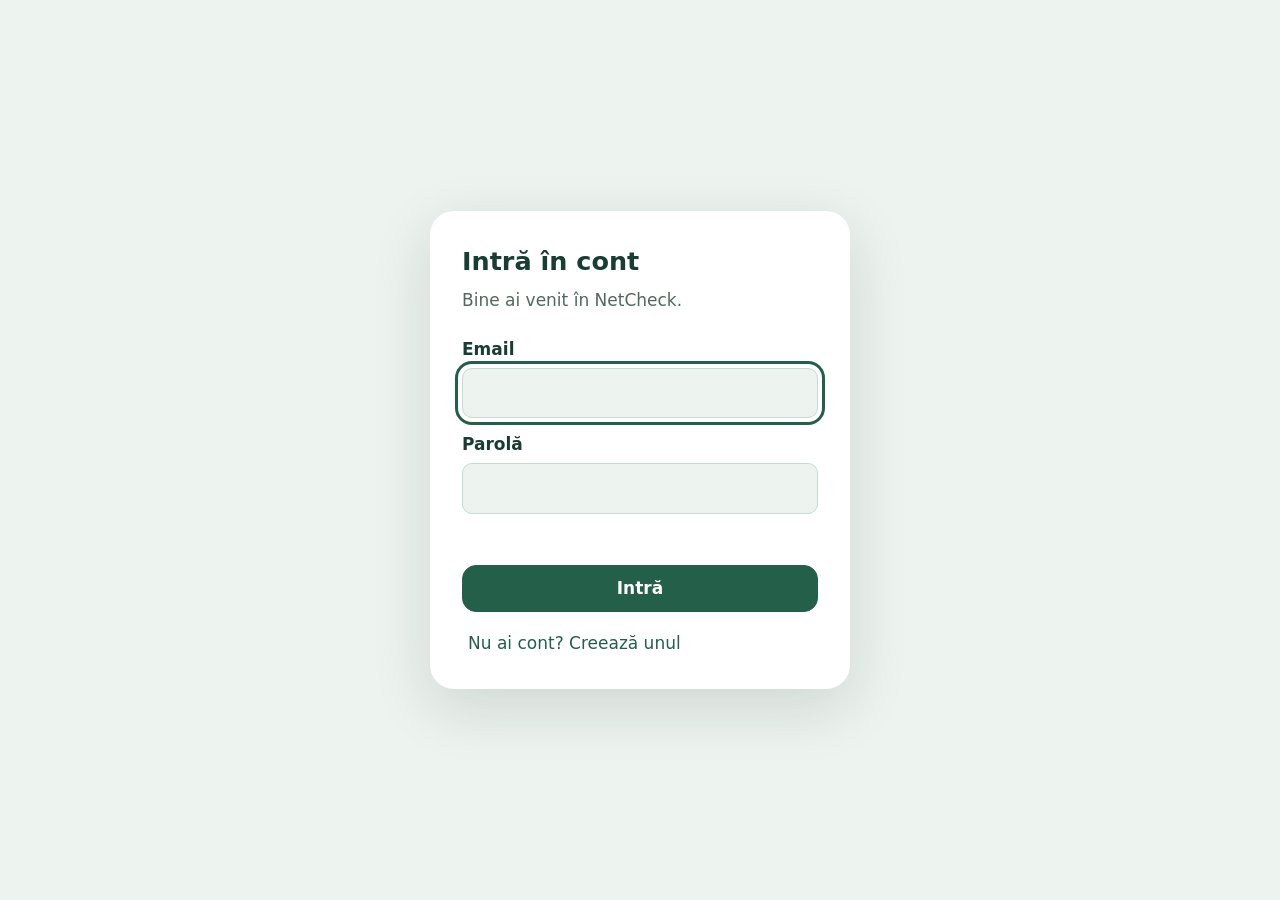
==== commit 3953ace5: "Improve guided NetCheck interface Co-authored-by: Copilot <223556219+Copilot@users.noreply.github.co" ====
--- a/netcheck/web/index.html
+++ b/netcheck/web/index.html
@@ -47,7 +47,8 @@
 <a class="skip" href="#main" data-i18n="skip"></a>
 <div id="announcer" class="sr-only" role="status" aria-live="polite"></div>
 
-<div class="app">
+<div id="auth-screen" class="auth-screen" hidden></div>
+<div class="app" hidden>
   <aside class="sidebar" aria-label="NetCheck">
     <div class="brand"><svg class="logo" aria-hidden="true"><use href="#i-home"/></svg><span data-i18n="appName"></span></div>
     <p class="brand-caption" data-i18n="brandCaption"></p>
@@ -61,6 +62,7 @@
       <button type="button" role="radio" class="lang-opt" id="lang-ro" data-lang="ro" lang="ro" aria-label="Română">RO</button>
       <button type="button" role="radio" class="lang-opt" id="lang-en" data-lang="en" lang="en" aria-label="English">EN</button>
     </div>
+    <button type="button" class="btn plain auth-logout" id="auth-logout" hidden></button>
   </aside>
 
   <main id="main" class="main" tabindex="-1">
--- a/netcheck/web/style.css
+++ b/netcheck/web/style.css
@@ -152,6 +152,29 @@
   display: grid;
   grid-template-columns: 224px minmax(0,1fr);
 }
+.auth-screen {
+  min-height: 100vh;
+  display: grid;
+  place-items: center;
+  padding: 24px;
+  background: var(--bg);
+}
+.auth-card {
+  width: min(420px, 100%);
+  padding: 32px;
+  border-radius: 24px;
+  background: var(--surf);
+  color: var(--label);
+  box-shadow: 0 18px 60px rgb(20 50 35 / 14%);
+}
+.auth-card h1 { margin: 0 0 8px; }
+.auth-card p { color: var(--label-2); }
+.auth-form { display: grid; gap: 14px; margin-top: 24px; }
+.auth-form label { display: grid; gap: 6px; font-weight: 600; }
+.auth-form input { width: 100%; padding: 12px 14px; border: 1px solid var(--track); border-radius: 10px; background: var(--bg); color: var(--label); font: inherit; }
+.auth-error { color: var(--high); min-height: 1.4em; }
+.auth-switch { margin-top: 18px; border: 0; background: none; color: var(--navy); cursor: pointer; font: inherit; }
+.auth-logout { margin: 18px auto 0; }
 .sidebar {
   position: sticky;
   top: 0;
@@ -299,6 +322,64 @@
   font-weight: 650;
   letter-spacing: -.045em;
   margin: 4px 0 6px;
+}
+.title-row {
+  display: flex;
+  align-items: center;
+  gap: 10px;
+}
+.help-hint {
+  position: relative;
+  display: inline-grid;
+  place-items: center;
+  width: 25px;
+  height: 25px;
+  flex: none;
+  border: 1px solid var(--track);
+  border-radius: 50%;
+  color: var(--navy);
+  font-size: .9rem;
+  font-weight: 750;
+  cursor: help;
+}
+.help-hint::after {
+  content: attr(data-tooltip);
+  position: absolute;
+  z-index: 20;
+  top: calc(100% + 10px);
+  left: 50%;
+  width: min(320px, 70vw);
+  padding: 12px 14px;
+  border: 1px solid var(--track);
+  border-radius: 12px;
+  background: var(--surf);
+  color: var(--label);
+  box-shadow: var(--shadow);
+  font-size: .95rem;
+  font-weight: 450;
+  line-height: 1.35;
+  opacity: 0;
+  pointer-events: none;
+  transform: translate(-50%, -4px);
+  transition: opacity 160ms ease 700ms, transform 160ms ease 700ms;
+}
+.help-hint:hover::after,
+.help-hint:focus-visible::after {
+  opacity: 1;
+  transform: translate(-50%, 0);
+}
+.score-card .help-hint::after {
+  top: 64px;
+  left: 50%;
+  right: auto;
+  transform: translate(-50%, -4px);
+}
+.score-card .help-hint {
+  position: static;
+}
+.score-card .help-hint:hover::after,
+.score-card .help-hint:focus-visible::after {
+  transform: translate(-50%, 0);
 }
 .page-sub {
   font-size: 1rem;
@@ -467,7 +548,7 @@
   flex: 1;
   min-height: 43.75rem;
   gap: 20px;
-  grid-template-columns: minmax(0,1fr) 352px;
+  grid-template-columns: minmax(0,1fr) 392px;
   grid-template-rows: minmax(6.875rem, auto) minmax(0,1fr) 13.5rem;
   grid-template-areas: "overview overview" "graf lateral" "vuln lateral";
 }
@@ -730,6 +811,7 @@
   flex: none;
 }
 .score-card {
+  position: relative;
   display: grid;
   grid-template-columns: 120px minmax(0,1fr);
   grid-template-areas: "title title" "ring info";
@@ -1143,6 +1225,22 @@
 .chat-log {
   display: grid;
   gap: 16px;
+}
+.inspector.chat-open .insp-body {
+  display: flex;
+  flex-direction: column;
+  min-height: 0;
+  overflow: hidden;
+}
+.inspector.chat-open .chat-log {
+  height: 360px;
+  flex: none;
+  overflow-y: auto;
+  scrollbar-gutter: stable;
+  padding-right: 6px;
+}
+.inspector.chat-open .chips {
+  flex: none;
 }
 .msg {
   padding: 16px;
@@ -1614,7 +1712,7 @@
     padding: 24px;
   }
   .nv,.hist {
-    grid-template-columns: minmax(0,1fr) 320px;
+    grid-template-columns: minmax(0,1fr) 360px;
   }
   .overview {
     gap: 16px;
@@ -2096,10 +2194,49 @@
 }
 .node.hub[aria-pressed=true] .glyph, .node.hub:hover .glyph { color: var(--label); }
 
+/* import: list of files */
+.file-list { list-style: none; margin: 0; padding: 0; display: grid; gap: 12px; max-width: 760px; }
+.file-card { display: flex; align-items: center; gap: 16px; width: 100%; padding: 18px 20px; border: 0; border-radius: var(--r-card, 24px); background: var(--surf); color: var(--label); font: inherit; text-align: left; cursor: pointer; transition: transform .18s, opacity .18s; }
+.file-card:hover { background: var(--tint); }
+.file-card svg { width: 22px; height: 22px; flex: none; }
+.file-name { flex: 1; min-width: 0; overflow: hidden; text-overflow: ellipsis; white-space: nowrap; font-weight: 600; }
+.file-score { font-weight: 700; color: var(--navy, var(--label)); }
+.notice .grow { flex: 1; }
+.notice .icon-only { padding: 4px; min-width: 32px; min-height: 32px; background: transparent; border: 0; color: inherit; cursor: pointer; }
+
+/* import detail: whole-page scroll, devices graph + vulnerabilities / device card */
+.main { overflow-y: auto; }
+.page-head.swap { flex-direction: row-reverse; }
+.page-head.swap .page-sub { text-align: right; }
+.page-head.swap h1 { overflow-wrap: anywhere; }
+.page.import-detail { height: auto; min-height: 100%; }
+#page-import .nv.nv-import {
+  flex: none; grid-template-columns: minmax(0, 1fr) 360px; grid-template-rows: 520px auto;
+  grid-template-areas: "graf score" "vuln detail";
+}
+.nv-import .nv-lateral { grid-area: score; }
+.nv-import .nv-graf { min-height: clamp(400px, 52vh, 520px); }
+.nv-import .nv-graf-head { align-items: center; }
+.nv-import .side { position: static; overflow: visible; }
+.nv-import .nv-vuln { display: block; overflow: visible; }
+.nv-import .vlist { overflow: visible; padding-right: 8px; }
+.nv-import .inspector {
+  grid-area: detail; position: static; inset: auto; height: auto; opacity: 1; transform: none; visibility: visible;
+  border-radius: var(--r-card); box-shadow: none; contain: none; transition: none;
+}
+.nv-import .insp-body { overflow: visible; }
+.insp-empty { display: grid; place-items: center; align-content: center; gap: 12px; min-height: 200px; padding: 32px 20px; text-align: center; }
+.insp-empty svg.big { width: 48px; height: 48px; color: var(--navy); }
+@media (max-width: 899px) {
+  #page-import .nv.nv-import { grid-template-columns: minmax(0, 1fr); grid-template-rows: auto 480px auto auto; grid-template-areas: "score" "graf" "vuln" "detail"; }
+  .nv-import .inspector { position: static; height: auto; }
+}
+
 .nv-graf-head { justify-content: space-between; align-items: center; }
 .nv-graf-head .view-picker { margin-left: auto; flex: none; }
 .nv-graf-head .view-opt { min-height: 32px; padding: 3px 7px; gap: 4px; font-size: 1rem; }
 .nv-graf-head .view-opt svg { width: 16px; height: 16px; }
 @media (pointer: coarse) {
   .nv-graf-head .view-opt { min-height: 44px; }
-}
+
+}
